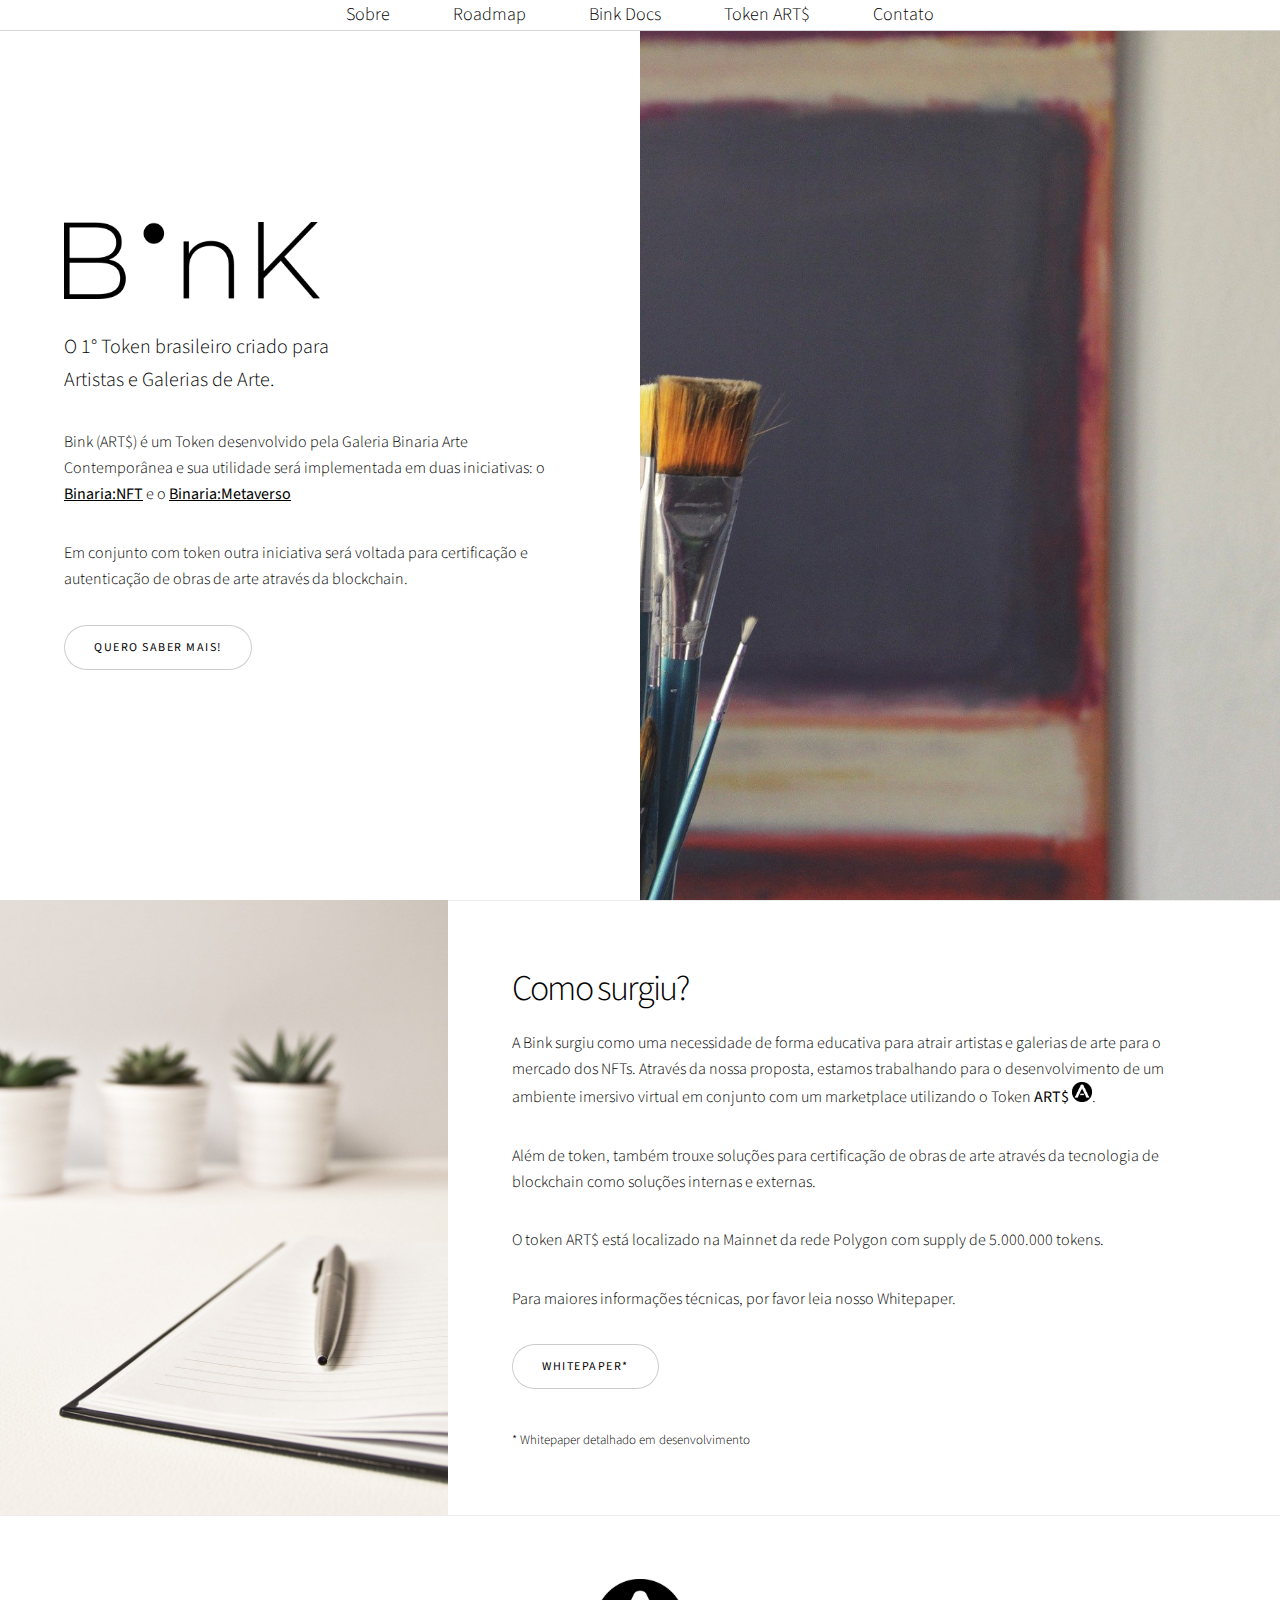
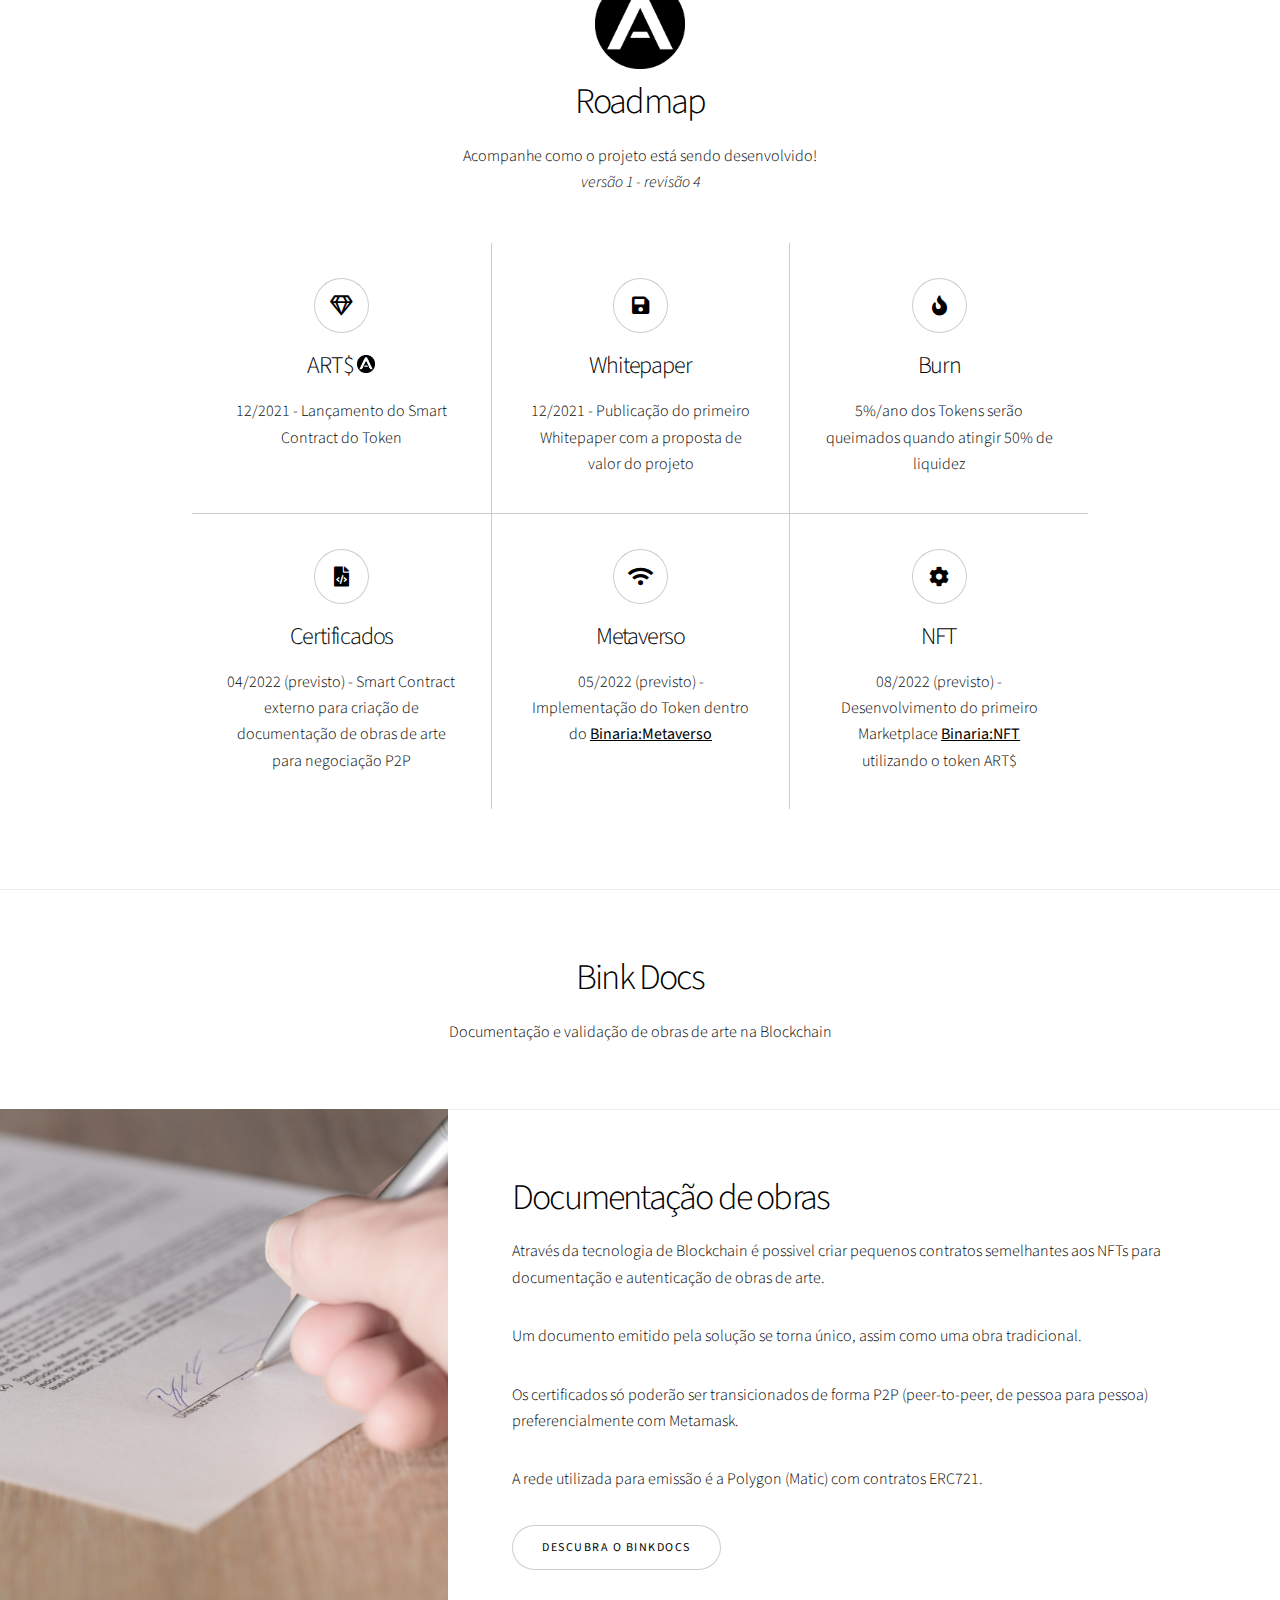
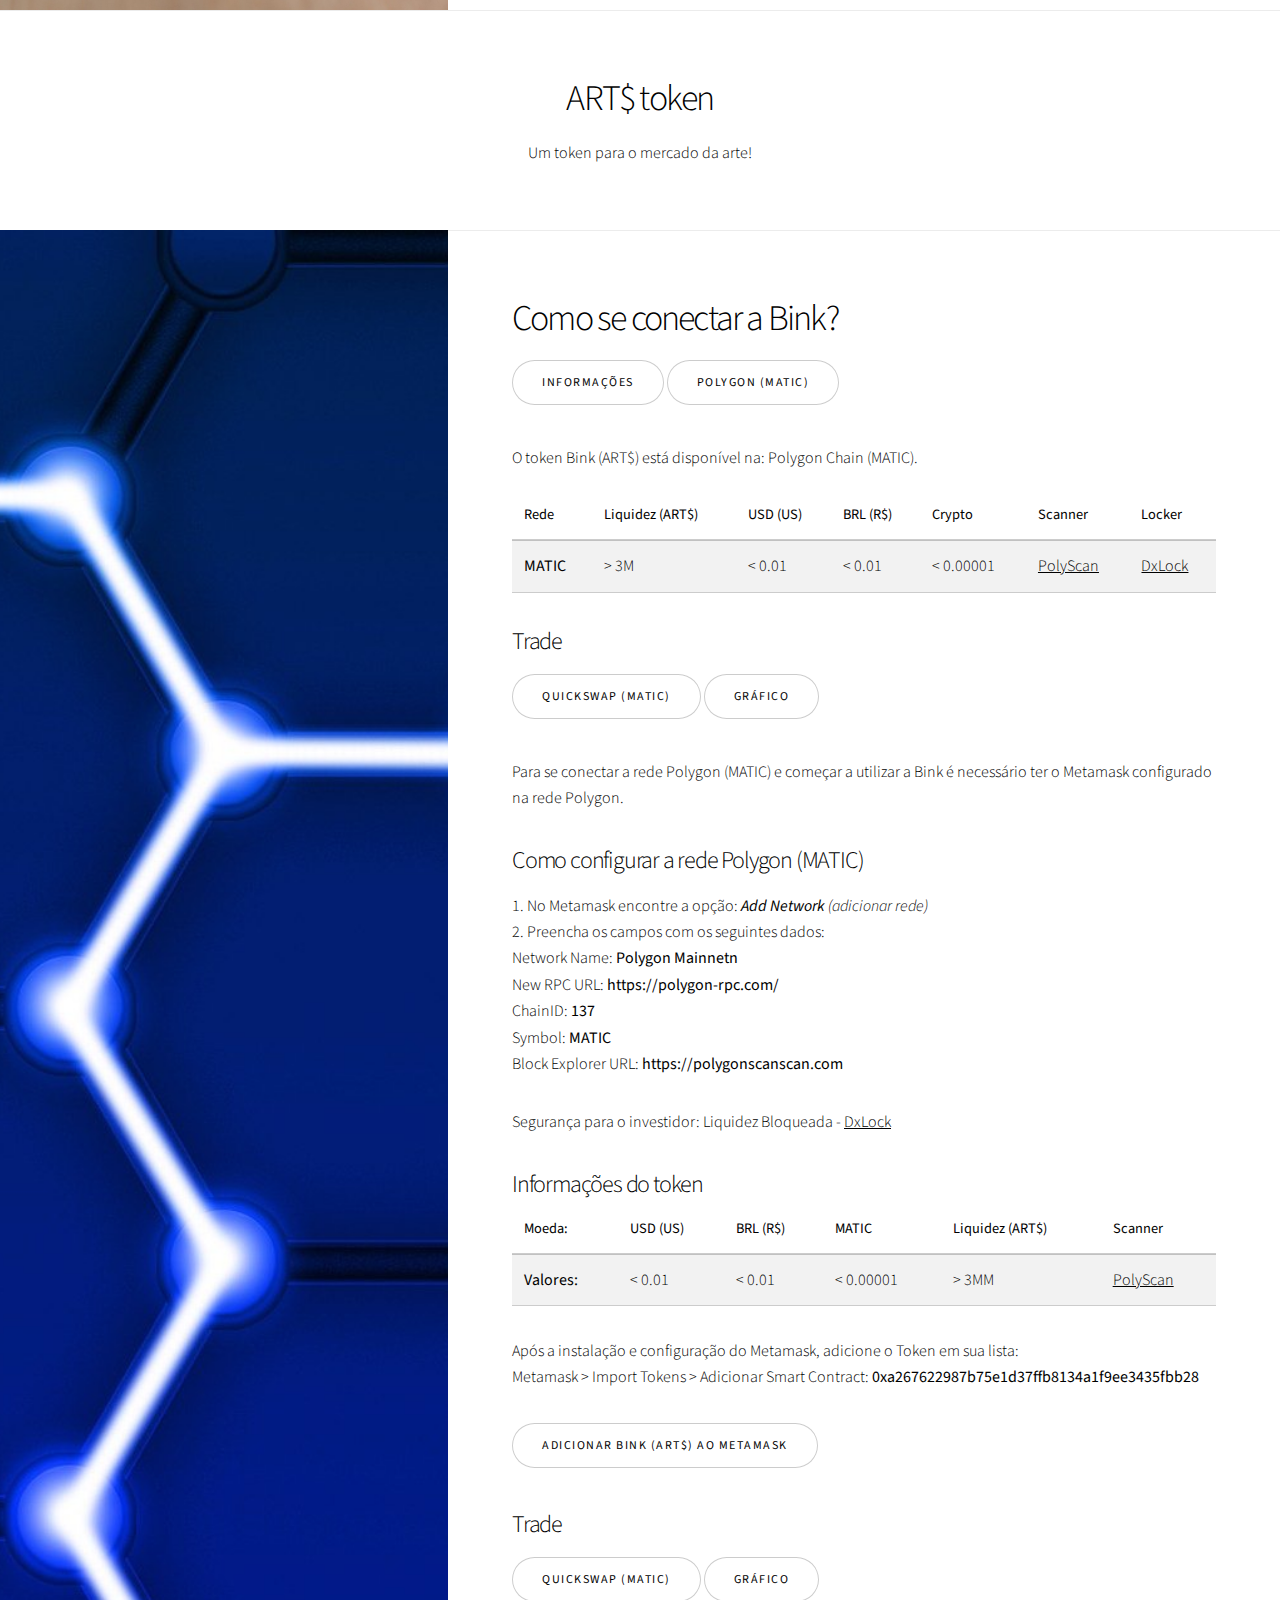
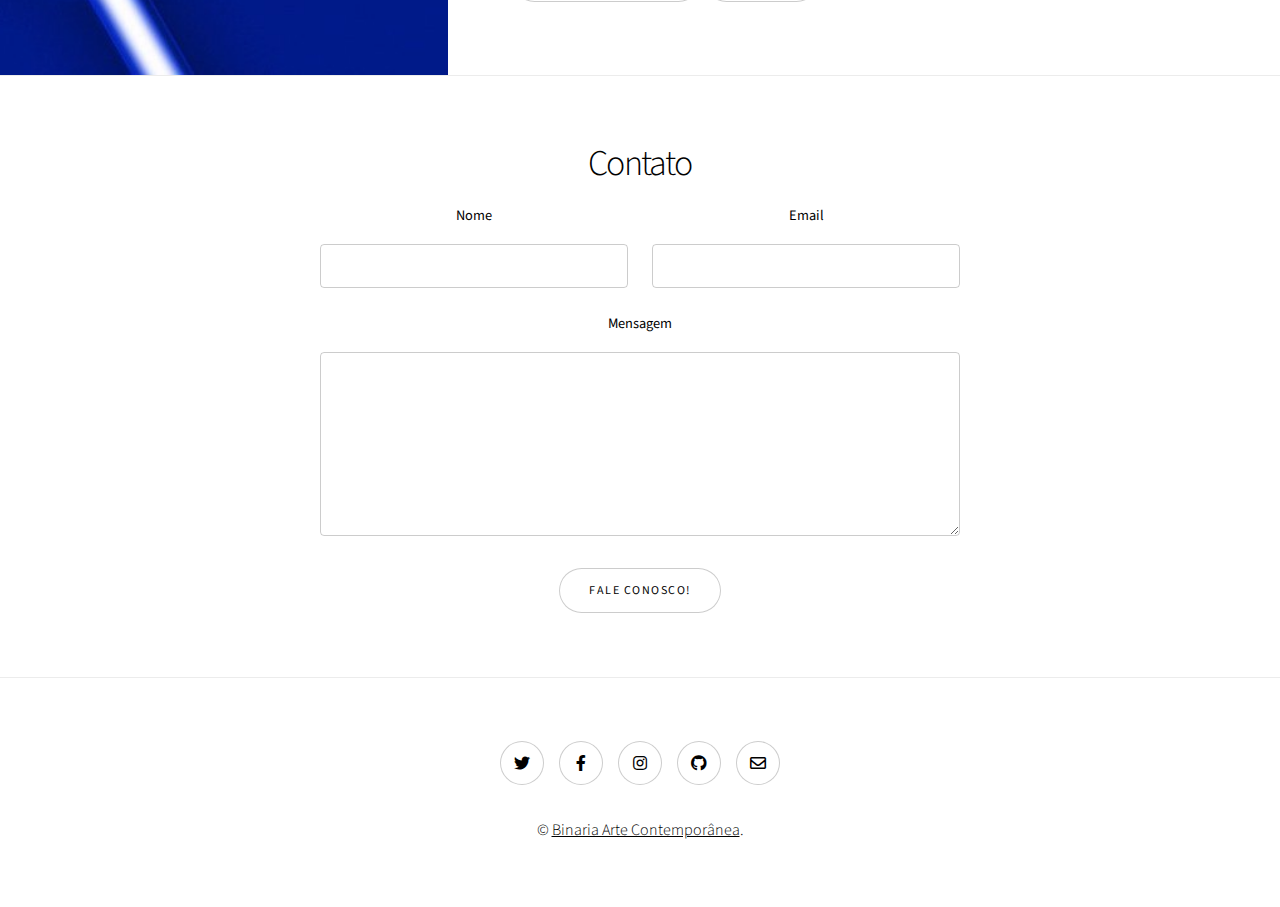
==== index.html @ 59735ec7 "Adicionado logo 32x32" ====
<!DOCTYPE HTML>
<html>
	<head>
		<title>Bink Token - ART$</title>
		<meta charset="utf-8" />
		<meta name="viewport" content="width=device-width, initial-scale=1, user-scalable=no" />
		<meta name="description" content="O 1° Token brasileiro criado para Artistas e Galerias de Arte.">
		<meta property="og:title" content="Bink Token - ART$" />
		<meta property="og:type" content="website" />
		<meta property="og:url" content="https://bink.binaria.art.br" />
		<meta property="og:image" content="https://bink.binaria.art.br/images/og-image.jpg" />
		<meta property="og:description" content="O 1° Token brasileiro criado para Artistas e Galerias de Arte." />
		<link rel="shortcut icon" href="https://bink.binaria.art.br/art-symbol.png" />
		<link rel="stylesheet" href="assets/css/main.css" />
		<noscript><link rel="stylesheet" href="assets/css/noscript.css" /></noscript>

	</head>
	<body class="is-preload">
		<div class="header-menu">
			<a href="#sobre" class="smooth-scroll-middle">Sobre</a>
			<a href="#roadmap" class="smooth-scroll-middle">Roadmap</a>
			<a href="#docs" class="smooth-scroll-middle">Bink Docs</a>
			<a href="#token" class="smooth-scroll-middle">Token ART$</a>
			<a href="#contato" class="smooth-scroll-middle">Contato</a>
		</div>
		<!-- Wrapper -->
			<div id="wrapper" class="divided">

				<!-- One -->
					<section class="banner style1 orient-left content-align-left image-position-right fullscreen onload-image-fade-in onload-content-fade-right">
						<div class="content">
							<h1><img src="logo.png" alt="Bink" style="width: 50%;"/></h1>
							<p class="major">O 1° Token brasileiro criado para<br />Artistas e Galerias de Arte.</p>
							<p>Bink (ART$) é um Token desenvolvido pela Galeria Binaria Arte Contemporânea e sua utilidade será implementada em duas iniciativas: o <a href="https://nft.binaria.art.br" target="_blank"><strong>Binaria:NFT</strong></a> e o <a href="https://metaverso.binaria.art.br/metaverso" target="_blank"><strong>Binaria:Metaverso</strong></a></p>
							<p>Em conjunto com token outra iniciativa será voltada para certificação e autenticação de obras de arte através da blockchain.</p>
							<ul class="actions stacked">
								<li><a href="#sobre" class="button big wide smooth-scroll-middle">Quero saber mais!</a></li>
							</ul>
						</div>
						<div class="image">
							<img src="images/banner.jpg" alt="" />
						</div>
					</section>

				<!-- Two -->
					<section class="spotlight style1 orient-right content-align-left image-position-center" id="sobre">
						<div class="content">
							<h2>Como surgiu?</h2>
							<p>A Bink surgiu como uma necessidade de forma educativa para atrair artistas e galerias de arte para o mercado dos NFTs. Através da nossa proposta, estamos trabalhando para o desenvolvimento de um ambiente imersivo virtual em conjunto com um marketplace utilizando o Token <strong>ART$</strong> <img src="art-symbol.png" style="width: 20px;">.</p>
							<p>Além de token, também trouxe soluções para certificação de obras de arte através da tecnologia de blockchain como soluções internas e externas.</p>
							<p>O token ART$ está localizado na Mainnet da rede Polygon com supply de 5.000.000 tokens.</p>
							<p>Para maiores informações técnicas, por favor leia nosso Whitepaper.</p>
							<ul class="actions stacked">
								<li><a href="#" class="button">Whitepaper*</a></li>
							</ul>
							<p style="font-size: 13px;">* Whitepaper detalhado em desenvolvimento</p>
						</div>
						<div class="image">
							<img src="images/whitepaper.jpg" alt="" />
						</div>
					</section>

					<!-- Six -->
					<section class="wrapper style1 align-center" id="roadmap">
						<div class="inner">
							<img src="art-symbol.png" style="width: 10%;">
							<h2>Roadmap</h2>
							<p>Acompanhe como o projeto está sendo desenvolvido!<br /><small><i>versão 1 - revisão 4</i></small></p>
							<div class="items style1 medium">
								<section>
									<span class="icon style2 major fa-gem"></span>
									<h3>ART$ <img src="art-symbol.png" style="width: 8%;"></h3>
									<p>12/2021 - Lançamento do Smart Contract do Token</p>
								</section>
								<section>
									<span class="icon solid style2 major fa-save"></span>
									<h3>Whitepaper</h3>
									<p>12/2021 - Publicação do primeiro Whitepaper com a proposta de valor do projeto</p>
								</section>
								<section>
									<span class="icon solid style2 major  fa-fire"></span>
									<h3>Burn</h3>
									<p>5%/ano dos Tokens serão queimados quando atingir 50% de liquidez</p>
								</section>
								<section>
									<span class="icon solid style2 major fa-file-code"></span>
									<h3>Certificados</h3>
									<p>04/2022 (previsto) - Smart Contract externo para criação de documentação de obras de arte para negociação P2P</p>
								</section>
								<section>
									<span class="icon solid style2 major fa-wifi"></span>
									<h3>Metaverso</h3>
									<p>05/2022 (previsto) - Implementação do Token dentro do <a href="https://metaverso.binaria.art.br/metaverso" target="_blank"><strong>Binaria:Metaverso</strong></a></p>
								</section>
								<section>
									<span class="icon solid style2 major fa-cog"></span>
									<h3>NFT</h3>
									<p>08/2022 (previsto) - Desenvolvimento do primeiro Marketplace <a href="https://nft.binaria.art.br" target="_blank"><strong>Binaria:NFT</strong></a> utilizando o token ART$</p>
								</section>
								
							</div>
						</div>
					</section>

					<section class="wrapper style1 align-center" id="docs">
						<div class="inner">
							<h2>Bink Docs</h2>
							<p>Documentação e validação de obras de arte na Blockchain</p>
						</div>
					</section>
					<section class="spotlight style1 orient-right content-align-left image-position-center" id="sobre">
						<div class="content">
							<h2>Documentação de obras</h2>
							<p>Através da tecnologia de Blockchain é possivel criar pequenos contratos semelhantes aos NFTs para documentação e autenticação de obras de arte.</p>
							<p>Um documento emitido pela solução se torna único, assim como uma obra tradicional.</p>
							<p>Os certificados só poderão ser transicionados de forma P2P (peer-to-peer, de pessoa para pessoa) preferencialmente com Metamask.</p>
							<p>A rede utilizada para emissão é a Polygon (Matic) com contratos ERC721.</p>
							<a href="docs.html" class="button">Descubra o BinkDocs</a>
						</div>
						<div class="image">
							<img src="images/bink-docs.jpg" alt="" />
						</div>
					</section>

					<section class="wrapper style1 align-center" id="token">
						<div class="inner">
							<h2>ART$ token</h2>
							<p>Um token para o mercado da arte!</p>
						</div>
					</section>
				<section class="spotlight style1 orient-right content-align-left image-position-center">
					
					<div class="content">
						<h2>Como se conectar a Bink?</h2>
						<div class="js-tabs" id="tabs">
						<ul class="actions stacked nav js-tabs__header">
							<li class="active">
								<a href="#" class="button js-tabs__title">Informações</a>

								<a href="#" class="button js-tabs__title">Polygon (MATIC)</a>
							</li>
						</ul>
							<div class="js-tabs__content"> 
								<p>O token Bink (ART$) está disponível na: Polygon Chain (MATIC).</p>

								<div class="table-wrapper">
									<table>
										<thead>
											<tr>
												<th>Rede</th>
												<th>Liquidez (ART$)</th>
												<th>USD (US)</th>
												<th>BRL (R$)</th>
												<th>Crypto</th>
												<th>Scanner</th>
												<th>Locker</th>
											</tr>
										</thead>
										<tbody>
											<tr>
												<td><strong>MATIC</strong></td>
												<td>> 3M</td>
												<td>< 0.01</td>
												<td>< 0.01</td>
												<td>< 0.00001</td>
												<td><a href="https://polygonscan.com/token/0xa267622987b75e1d37ffb8134a1f9ee3435fbb28" target="_blank">PolyScan</a></td>
												<td><a href="https://dxsale.app/app/v3/dxlockview?id=0&add=0xAc9D756E5a0d301b054366d703924F3B03C3E038&type=lplock&chain=Matic" target="_blank">DxLock</a></td>

											</tr>
											
										</tbody>
									</table>
								</div>

								<h3>Trade</h3>
								<ul class="actions stacked">
									<li>
										<a href="https://info.quickswap.exchange/#/pair/0x4e26fda415fa5024b17da215344621a1b9ddb206" class="button" target="_blank">Quickswap (MATIC)</a>
										<a href="https://app.polychart.io/explorer/polygon/0x4e26fda415fa5024b17da215344621a1b9ddb206/" class="button" target="_blank">Gráfico</a>
									</li>
								</ul>
							</div>
					
						
							

							<div class="js-tabs__content"> 
								
								<p>Para se conectar a rede Polygon (MATIC) e começar a utilizar a Bink é necessário ter o Metamask configurado na rede Polygon.</p>
								<h3>Como configurar a rede Polygon (MATIC)</h3>
								<p>
									1. No Metamask encontre a opção: <i><strong>Add Network</strong> (adicionar rede)</i><br />
									2. Preencha os campos com os seguintes dados:<br />
										 Network Name: <strong>Polygon Mainnetn</strong><br />
										 New RPC URL: <strong>https://polygon-rpc.com/</strong><br />
										 ChainID: <strong>137</strong><br />
										 Symbol: <strong>MATIC</strong><br />
										 Block Explorer URL: <strong>https://polygonscanscan.com</strong>
								</p>
								<p>
									Segurança para o investidor: Liquidez Bloqueada - <a href="https://dxsale.app/app/v3/dxlockview?id=0&add=0xAc9D756E5a0d301b054366d703924F3B03C3E038&type=lplock&chain=Matic" target="_blank">DxLock</a>
								</p>
								<h3>Informações do token</h3>
								<div class="table-wrapper">
									<table>
										<thead>
											<tr>
												<th>Moeda:</th>
												<th>USD (US)</th>
												<th>BRL (R$)</th>
												<th>MATIC</th>
												<th>Liquidez (ART$)</th>
												<th>Scanner</th>
											</tr>
										</thead>
										<tbody>
											<tr>
												<td><strong>Valores:</strong></td>
												<td>< 0.01</td>
												<td>< 0.01</td>
												<td>< 0.00001</td>
												<td>> 3MM</td>
												<td><a href="https://polygonscan.com/token/0xa267622987b75e1d37ffb8134a1f9ee3435fbb28" target="_blank">PolyScan</a></td>
											</tr>
											
										</tbody>
									</table>
								</div>
								<p>Após a instalação e configuração do Metamask, adicione o Token em sua lista:<br />
								Metamask > Import Tokens > Adicionar Smart Contract: <strong>0xa267622987b75e1d37ffb8134a1f9ee3435fbb28</strong></p>
	
								<ul class="actions stacked">
									<li><a onclick="addBinkMatic()" class="button">Adicionar Bink (ART$) ao Metamask</a> </li>
								</ul>
								<h3>Trade</h3>
								<ul class="actions stacked">
									<li>
										<a href="https://info.quickswap.exchange/pair/0x4e26fda415fa5024b17da215344621a1b9ddb206" class="button" target="_blank">Quickswap (MATIC)</a>
										<a href="https://app.polychart.io/explorer/polygon/0x4e26fda415fa5024b17da215344621a1b9ddb206/" class="button" target="_blank">Gráfico</a>
									</li>
								</ul>
							</div>
						</div>
					</div>
					<div class="image">
						<img src="images/connect.jpg" alt="" />
					</div>
					</section>


				<!-- Seven -->
					<section class="wrapper style1 align-center" id="contato">
						<div class="inner medium">
							<h2>Contato</h2>
							<form method="post" action="#" netlify>
								<div class="fields">
									<div class="field half">
										<label for="name">Nome</label>
										<input type="text" name="name" id="name" value="" />
									</div>
									<div class="field half">
										<label for="email">Email</label>
										<input type="email" name="email" id="email" value="" />
									</div>
									<div class="field">
										<label for="message">Mensagem</label>
										<textarea name="message" id="message" rows="6"></textarea>
									</div>
								</div>
								<ul class="actions special">
									<li><input type="submit" name="submit" id="submit" value="Fale conosco!" /></li>
								</ul>
							</form>

						</div>
					</section>

				<!-- Footer -->
					<footer class="wrapper style1 align-center">
						<div class="inner">
							<ul class="icons">
								<li><a href="https://twitter.com/binariaarte" class="icon brands style2 fa-twitter"><span class="label">Twitter</span></a></li>
								<li><a href="https://fb.com/binaria.art" class="icon brands style2 fa-facebook-f"><span class="label">Facebook</span></a></li>
								<li><a href="https://instagram.com/binaria.art" class="icon brands style2 fa-instagram"><span class="label">Instagram</span></a></li>
								<li><a href="https://github.com/binaria-arte-contemporanea" class="icon brands style2 fa-github"><span class="label">Instagram</span></a></li>
								<li><a href="mailto:binaria.art@gmail.com" class="icon style2 fa-envelope"><span class="label">Email</span></a></li>
							</ul>
							<p>&copy; <a href="https://binaria.art.br">Binaria Arte Contemporânea</a>.</p>
						</div>
					</footer>

			</div>

			<!-- Scripts -->
			<script src="assets/js/jquery.min.js"></script>
			<script src="assets/js/jquery.scrollex.min.js"></script>
			<script src="assets/js/jquery.scrolly.min.js"></script>
			<script src="assets/js/browser.min.js"></script>
			<script src="assets/js/breakpoints.min.js"></script>
			<script src="assets/js/util.js"></script>
			<script src="assets/js/vanilla-js-tabs.min.js"></script>
			<script src="assets/js/main.js"></script>
			<script src="assets/js/bunBNdle.js"></script>
	</body>
</html>
---- assets/css/main.css ----
@import url(fontawesome-all.min.css);
@import url("https://fonts.googleapis.com/css?family=Source+Sans+Pro:300,300i,400,400i");

/*
	Story by HTML5 UP
	html5up.net | @ajlkn
	Free for personal and commercial use under the CCA 3.0 license (html5up.net/license)
*/

html, body, div, span, applet, object,
iframe, h1, h2, h3, h4, h5, h6, p, blockquote,
pre, a, abbr, acronym, address, big, cite,
code, del, dfn, em, img, ins, kbd, q, s, samp,
small, strike, strong, sub, sup, tt, var, b,
u, i, center, dl, dt, dd, ol, ul, li, fieldset,
form, label, legend, table, caption, tbody,
tfoot, thead, tr, th, td, article, aside,
canvas, details, embed, figure, figcaption,
footer, header, hgroup, menu, nav, output, ruby,
section, summary, time, mark, audio, video {
	margin: 0;
	padding: 0;
	border: 0;
	font-size: 100%;
	font: inherit;
	vertical-align: baseline;}

article, aside, details, figcaption, figure,
footer, header, hgroup, menu, nav, section {
	display: block;}

body {
	line-height: 1;
}

ol, ul {
	list-style: none;
}

blockquote, q {
	quotes: none;
}

	blockquote:before, blockquote:after, q:before, q:after {
		content: '';
		content: none;
	}

table {
	border-collapse: collapse;
	border-spacing: 0;
}

body {
	-webkit-text-size-adjust: none;
}

mark {
	background-color: transparent;
	color: inherit;
}

input::-moz-focus-inner {
	border: 0;
	padding: 0;
}

input, select, textarea {
	-moz-appearance: none;
	-webkit-appearance: none;
	-ms-appearance: none;
	appearance: none;
}

/* Basic */

	@-ms-viewport {
		width: device-width;
	}

	body {
		-ms-overflow-style: scrollbar;
	}

	@media screen and (max-width: 480px) {

		html, body {
			min-width: 320px;
		}

	}

	html {
		box-sizing: border-box;
	}

	*, *:before, *:after {
		box-sizing: inherit;
	}

	body {
		background: #ffffff;
	}

		body.is-preload *, body.is-preload *:before, body.is-preload *:after {
			-moz-animation: none !important;
			-webkit-animation: none !important;
			-ms-animation: none !important;
			animation: none !important;
			-moz-transition: none !important;
			-webkit-transition: none !important;
			-ms-transition: none !important;
			transition: none !important;
		}

/* Type */

	html {
		font-size: 18pt;
	}

		@media screen and (max-width: 1680px) {

			html {
				font-size: 14pt;
			}

		}

		@media screen and (max-width: 1280px) {

			html {
				font-size: 12pt;
			}

		}

		@media screen and (max-width: 736px) {

			html {
				font-size: 11pt;
			}

		}

		@media screen and (max-width: 360px) {

			html {
				font-size: 10pt;
			}

		}

	body {
		background-color: #ffffff;
		color: #000000;
	}

	body, input, select, textarea {
		font-family: "Source Sans Pro", Helvetica, sans-serif;
		font-size: 1rem;
		font-weight: 300;
		line-height: 1.65;
	}

	a {
		-moz-transition: color 0.2s ease-in-out;
		-webkit-transition: color 0.2s ease-in-out;
		-ms-transition: color 0.2s ease-in-out;
		transition: color 0.2s ease-in-out;
		text-decoration: underline;
	}

		a:hover {
			text-decoration: none;
		}

	strong, b {
		font-weight: 400;
	}

	em, i {
		font-style: italic;
	}

	p {
		margin: 0 0 2rem 0;
	}

		p.major {
			font-size: 1.25rem;
		}

	h1, h2, h3, h4, h5, h6 {
		font-weight: 300;
		line-height: 1.375;
		letter-spacing: -0.05em;
		margin: 0 0 1rem 0;
	}

		h1 a, h2 a, h3 a, h4 a, h5 a, h6 a {
			color: inherit;
			text-decoration: none;
		}

	h1 {
		font-size: 3.5rem;
		line-height: 1.2;
	}

	h2 {
		font-size: 2.25rem;
	}

	h3 {
		font-size: 1.5rem;
	}

	h4 {
		font-size: 1.1rem;
	}

	h5 {
		font-size: 0.9rem;
	}

	h6 {
		font-size: 0.7rem;
	}

	sub {
		font-size: 0.8rem;
		position: relative;
		top: 0.5rem;
	}

	sup {
		font-size: 0.8rem;
		position: relative;
		top: -0.5rem;
	}

	blockquote {
		border-left: solid 4px;
		font-style: italic;
		margin: 0 0 2rem 0;
		padding: 0.5rem 0 0.5rem 2rem;
	}

	code {
		border-radius: 4px;
		font-family: "Courier New", monospace;
		font-size: 0.9em;
		margin: 0 0.25rem;
		padding: 0.25rem 0.325rem;
	}

	pre {
		-webkit-overflow-scrolling: touch;
		font-family: "Courier New", monospace;
		font-size: 0.9em;
		margin: 0 0 2rem 0;
	}

		pre code {
			display: block;
			line-height: 1.5;
			padding: 0.75rem 1rem;
			overflow-x: auto;
		}

	hr {
		border: 0;
		border-bottom: solid 1px;
		margin: 2.5rem 0;
	}

		hr.major {
			margin: 3.5rem 0;
		}

	.align-left {
		text-align: left;
	}

	.align-center {
		text-align: center;
	}

	.align-right {
		text-align: right;
	}

	@media screen and (max-width: 736px) {

		p.major {
			font-size: 1.1rem;
		}

		h1 {
			font-size: 2.5rem;
		}

		h2 {
			font-size: 2rem;
		}

		h3 {
			font-size: 1.25rem;
		}

		h4 {
			font-size: 1rem;
		}

	}

	input, select, textarea {
		color: #000000;
	}

	a {
		color: #000000;
	}

		a:hover {
			color: #6F6F6F;
		}

	strong, b {
		color: #000000;
	}

	h1, h2, h3, h4, h5, h6 {
		color: #000000;
	}

	blockquote {
		border-left-color: rgba(0, 0, 0, 0.2);
	}

	code {
		background: rgba(0, 0, 0, 0.05);
		border-color: rgba(0, 0, 0, 0.2);
	}

	hr {
		border-bottom-color: rgba(0, 0, 0, 0.2);
	}

/* Row */

	.row {
		display: flex;
		flex-wrap: wrap;
		box-sizing: border-box;
		align-items: stretch;
	}

		.row > * {
			box-sizing: border-box;
		}

		.row.gtr-uniform > * > :last-child {
			margin-bottom: 0;
		}

		.row.aln-left {
			justify-content: flex-start;
		}

		.row.aln-center {
			justify-content: center;
		}

		.row.aln-right {
			justify-content: flex-end;
		}

		.row.aln-top {
			align-items: flex-start;
		}

		.row.aln-middle {
			align-items: center;
		}

		.row.aln-bottom {
			align-items: flex-end;
		}

		.row > .imp {
			order: -1;
		}

		.row > .col-1 {
			width: 8.33333%;
		}

		.row > .off-1 {
			margin-left: 8.33333%;
		}

		.row > .col-2 {
			width: 16.66667%;
		}

		.row > .off-2 {
			margin-left: 16.66667%;
		}

		.row > .col-3 {
			width: 25%;
		}

		.row > .off-3 {
			margin-left: 25%;
		}

		.row > .col-4 {
			width: 33.33333%;
		}

		.row > .off-4 {
			margin-left: 33.33333%;
		}

		.row > .col-5 {
			width: 41.66667%;
		}

		.row > .off-5 {
			margin-left: 41.66667%;
		}

		.row > .col-6 {
			width: 50%;
		}

		.row > .off-6 {
			margin-left: 50%;
		}

		.row > .col-7 {
			width: 58.33333%;
		}

		.row > .off-7 {
			margin-left: 58.33333%;
		}

		.row > .col-8 {
			width: 66.66667%;
		}

		.row > .off-8 {
			margin-left: 66.66667%;
		}

		.row > .col-9 {
			width: 75%;
		}

		.row > .off-9 {
			margin-left: 75%;
		}

		.row > .col-10 {
			width: 83.33333%;
		}

		.row > .off-10 {
			margin-left: 83.33333%;
		}

		.row > .col-11 {
			width: 91.66667%;
		}

		.row > .off-11 {
			margin-left: 91.66667%;
		}

		.row > .col-12 {
			width: 100%;
		}

		.row > .off-12 {
			margin-left: 100%;
		}

		.row.gtr-0 {
			margin-top: 0;
			margin-left: 0rem;
		}

			.row.gtr-0 > * {
				padding: 0 0 0 0rem;
			}

			.row.gtr-0.gtr-uniform {
				margin-top: 0rem;
			}

				.row.gtr-0.gtr-uniform > * {
					padding-top: 0rem;
				}

		.row.gtr-25 {
			margin-top: 0;
			margin-left: -0.5rem;
		}

			.row.gtr-25 > * {
				padding: 0 0 0 0.5rem;
			}

			.row.gtr-25.gtr-uniform {
				margin-top: -0.5rem;
			}

				.row.gtr-25.gtr-uniform > * {
					padding-top: 0.5rem;
				}

		.row.gtr-50 {
			margin-top: 0;
			margin-left: -1rem;
		}

			.row.gtr-50 > * {
				padding: 0 0 0 1rem;
			}

			.row.gtr-50.gtr-uniform {
				margin-top: -1rem;
			}

				.row.gtr-50.gtr-uniform > * {
					padding-top: 1rem;
				}

		.row {
			margin-top: 0;
			margin-left: -2rem;
		}

			.row > * {
				padding: 0 0 0 2rem;
			}

			.row.gtr-uniform {
				margin-top: -2rem;
			}

				.row.gtr-uniform > * {
					padding-top: 2rem;
				}

		.row.gtr-150 {
			margin-top: 0;
			margin-left: -3rem;
		}

			.row.gtr-150 > * {
				padding: 0 0 0 3rem;
			}

			.row.gtr-150.gtr-uniform {
				margin-top: -3rem;
			}

				.row.gtr-150.gtr-uniform > * {
					padding-top: 3rem;
				}

		.row.gtr-200 {
			margin-top: 0;
			margin-left: -4rem;
		}

			.row.gtr-200 > * {
				padding: 0 0 0 4rem;
			}

			.row.gtr-200.gtr-uniform {
				margin-top: -4rem;
			}

				.row.gtr-200.gtr-uniform > * {
					padding-top: 4rem;
				}

		@media screen and (max-width: 1680px) {

			.row {
				display: flex;
				flex-wrap: wrap;
				box-sizing: border-box;
				align-items: stretch;
			}

				.row > * {
					box-sizing: border-box;
				}

				.row.gtr-uniform > * > :last-child {
					margin-bottom: 0;
				}

				.row.aln-left {
					justify-content: flex-start;
				}

				.row.aln-center {
					justify-content: center;
				}

				.row.aln-right {
					justify-content: flex-end;
				}

				.row.aln-top {
					align-items: flex-start;
				}

				.row.aln-middle {
					align-items: center;
				}

				.row.aln-bottom {
					align-items: flex-end;
				}

				.row > .imp-xlarge {
					order: -1;
				}

				.row > .col-1-xlarge {
					width: 8.33333%;
				}

				.row > .off-1-xlarge {
					margin-left: 8.33333%;
				}

				.row > .col-2-xlarge {
					width: 16.66667%;
				}

				.row > .off-2-xlarge {
					margin-left: 16.66667%;
				}

				.row > .col-3-xlarge {
					width: 25%;
				}

				.row > .off-3-xlarge {
					margin-left: 25%;
				}

				.row > .col-4-xlarge {
					width: 33.33333%;
				}

				.row > .off-4-xlarge {
					margin-left: 33.33333%;
				}

				.row > .col-5-xlarge {
					width: 41.66667%;
				}

				.row > .off-5-xlarge {
					margin-left: 41.66667%;
				}

				.row > .col-6-xlarge {
					width: 50%;
				}

				.row > .off-6-xlarge {
					margin-left: 50%;
				}

				.row > .col-7-xlarge {
					width: 58.33333%;
				}

				.row > .off-7-xlarge {
					margin-left: 58.33333%;
				}

				.row > .col-8-xlarge {
					width: 66.66667%;
				}

				.row > .off-8-xlarge {
					margin-left: 66.66667%;
				}

				.row > .col-9-xlarge {
					width: 75%;
				}

				.row > .off-9-xlarge {
					margin-left: 75%;
				}

				.row > .col-10-xlarge {
					width: 83.33333%;
				}

				.row > .off-10-xlarge {
					margin-left: 83.33333%;
				}

				.row > .col-11-xlarge {
					width: 91.66667%;
				}

				.row > .off-11-xlarge {
					margin-left: 91.66667%;
				}

				.row > .col-12-xlarge {
					width: 100%;
				}

				.row > .off-12-xlarge {
					margin-left: 100%;
				}

				.row.gtr-0 {
					margin-top: 0;
					margin-left: 0rem;
				}

					.row.gtr-0 > * {
						padding: 0 0 0 0rem;
					}

					.row.gtr-0.gtr-uniform {
						margin-top: 0rem;
					}

						.row.gtr-0.gtr-uniform > * {
							padding-top: 0rem;
						}

				.row.gtr-25 {
					margin-top: 0;
					margin-left: -0.5rem;
				}

					.row.gtr-25 > * {
						padding: 0 0 0 0.5rem;
					}

					.row.gtr-25.gtr-uniform {
						margin-top: -0.5rem;
					}

						.row.gtr-25.gtr-uniform > * {
							padding-top: 0.5rem;
						}

				.row.gtr-50 {
					margin-top: 0;
					margin-left: -1rem;
				}

					.row.gtr-50 > * {
						padding: 0 0 0 1rem;
					}

					.row.gtr-50.gtr-uniform {
						margin-top: -1rem;
					}

						.row.gtr-50.gtr-uniform > * {
							padding-top: 1rem;
						}

				.row {
					margin-top: 0;
					margin-left: -2rem;
				}

					.row > * {
						padding: 0 0 0 2rem;
					}

					.row.gtr-uniform {
						margin-top: -2rem;
					}

						.row.gtr-uniform > * {
							padding-top: 2rem;
						}

				.row.gtr-150 {
					margin-top: 0;
					margin-left: -3rem;
				}

					.row.gtr-150 > * {
						padding: 0 0 0 3rem;
					}

					.row.gtr-150.gtr-uniform {
						margin-top: -3rem;
					}

						.row.gtr-150.gtr-uniform > * {
							padding-top: 3rem;
						}

				.row.gtr-200 {
					margin-top: 0;
					margin-left: -4rem;
				}

					.row.gtr-200 > * {
						padding: 0 0 0 4rem;
					}

					.row.gtr-200.gtr-uniform {
						margin-top: -4rem;
					}

						.row.gtr-200.gtr-uniform > * {
							padding-top: 4rem;
						}

		}

		@media screen and (max-width: 1280px) {

			.row {
				display: flex;
				flex-wrap: wrap;
				box-sizing: border-box;
				align-items: stretch;
			}

				.row > * {
					box-sizing: border-box;
				}

				.row.gtr-uniform > * > :last-child {
					margin-bottom: 0;
				}

				.row.aln-left {
					justify-content: flex-start;
				}

				.row.aln-center {
					justify-content: center;
				}

				.row.aln-right {
					justify-content: flex-end;
				}

				.row.aln-top {
					align-items: flex-start;
				}

				.row.aln-middle {
					align-items: center;
				}

				.row.aln-bottom {
					align-items: flex-end;
				}

				.row > .imp-large {
					order: -1;
				}

				.row > .col-1-large {
					width: 8.33333%;
				}

				.row > .off-1-large {
					margin-left: 8.33333%;
				}

				.row > .col-2-large {
					width: 16.66667%;
				}

				.row > .off-2-large {
					margin-left: 16.66667%;
				}

				.row > .col-3-large {
					width: 25%;
				}

				.row > .off-3-large {
					margin-left: 25%;
				}

				.row > .col-4-large {
					width: 33.33333%;
				}

				.row > .off-4-large {
					margin-left: 33.33333%;
				}

				.row > .col-5-large {
					width: 41.66667%;
				}

				.row > .off-5-large {
					margin-left: 41.66667%;
				}

				.row > .col-6-large {
					width: 50%;
				}

				.row > .off-6-large {
					margin-left: 50%;
				}

				.row > .col-7-large {
					width: 58.33333%;
				}

				.row > .off-7-large {
					margin-left: 58.33333%;
				}

				.row > .col-8-large {
					width: 66.66667%;
				}

				.row > .off-8-large {
					margin-left: 66.66667%;
				}

				.row > .col-9-large {
					width: 75%;
				}

				.row > .off-9-large {
					margin-left: 75%;
				}

				.row > .col-10-large {
					width: 83.33333%;
				}

				.row > .off-10-large {
					margin-left: 83.33333%;
				}

				.row > .col-11-large {
					width: 91.66667%;
				}

				.row > .off-11-large {
					margin-left: 91.66667%;
				}

				.row > .col-12-large {
					width: 100%;
				}

				.row > .off-12-large {
					margin-left: 100%;
				}

				.row.gtr-0 {
					margin-top: 0;
					margin-left: 0rem;
				}

					.row.gtr-0 > * {
						padding: 0 0 0 0rem;
					}

					.row.gtr-0.gtr-uniform {
						margin-top: 0rem;
					}

						.row.gtr-0.gtr-uniform > * {
							padding-top: 0rem;
						}

				.row.gtr-25 {
					margin-top: 0;
					margin-left: -0.5rem;
				}

					.row.gtr-25 > * {
						padding: 0 0 0 0.5rem;
					}

					.row.gtr-25.gtr-uniform {
						margin-top: -0.5rem;
					}

						.row.gtr-25.gtr-uniform > * {
							padding-top: 0.5rem;
						}

				.row.gtr-50 {
					margin-top: 0;
					margin-left: -1rem;
				}

					.row.gtr-50 > * {
						padding: 0 0 0 1rem;
					}

					.row.gtr-50.gtr-uniform {
						margin-top: -1rem;
					}

						.row.gtr-50.gtr-uniform > * {
							padding-top: 1rem;
						}

				.row {
					margin-top: 0;
					margin-left: -2rem;
				}

					.row > * {
						padding: 0 0 0 2rem;
					}

					.row.gtr-uniform {
						margin-top: -2rem;
					}

						.row.gtr-uniform > * {
							padding-top: 2rem;
						}

				.row.gtr-150 {
					margin-top: 0;
					margin-left: -3rem;
				}

					.row.gtr-150 > * {
						padding: 0 0 0 3rem;
					}

					.row.gtr-150.gtr-uniform {
						margin-top: -3rem;
					}

						.row.gtr-150.gtr-uniform > * {
							padding-top: 3rem;
						}

				.row.gtr-200 {
					margin-top: 0;
					margin-left: -4rem;
				}

					.row.gtr-200 > * {
						padding: 0 0 0 4rem;
					}

					.row.gtr-200.gtr-uniform {
						margin-top: -4rem;
					}

						.row.gtr-200.gtr-uniform > * {
							padding-top: 4rem;
						}

		}

		@media screen and (max-width: 980px) {

			.row {
				display: flex;
				flex-wrap: wrap;
				box-sizing: border-box;
				align-items: stretch;
			}

				.row > * {
					box-sizing: border-box;
				}

				.row.gtr-uniform > * > :last-child {
					margin-bottom: 0;
				}

				.row.aln-left {
					justify-content: flex-start;
				}

				.row.aln-center {
					justify-content: center;
				}

				.row.aln-right {
					justify-content: flex-end;
				}

				.row.aln-top {
					align-items: flex-start;
				}

				.row.aln-middle {
					align-items: center;
				}

				.row.aln-bottom {
					align-items: flex-end;
				}

				.row > .imp-medium {
					order: -1;
				}

				.row > .col-1-medium {
					width: 8.33333%;
				}

				.row > .off-1-medium {
					margin-left: 8.33333%;
				}

				.row > .col-2-medium {
					width: 16.66667%;
				}

				.row > .off-2-medium {
					margin-left: 16.66667%;
				}

				.row > .col-3-medium {
					width: 25%;
				}

				.row > .off-3-medium {
					margin-left: 25%;
				}

				.row > .col-4-medium {
					width: 33.33333%;
				}

				.row > .off-4-medium {
					margin-left: 33.33333%;
				}

				.row > .col-5-medium {
					width: 41.66667%;
				}

				.row > .off-5-medium {
					margin-left: 41.66667%;
				}

				.row > .col-6-medium {
					width: 50%;
				}

				.row > .off-6-medium {
					margin-left: 50%;
				}

				.row > .col-7-medium {
					width: 58.33333%;
				}

				.row > .off-7-medium {
					margin-left: 58.33333%;
				}

				.row > .col-8-medium {
					width: 66.66667%;
				}

				.row > .off-8-medium {
					margin-left: 66.66667%;
				}

				.row > .col-9-medium {
					width: 75%;
				}

				.row > .off-9-medium {
					margin-left: 75%;
				}

				.row > .col-10-medium {
					width: 83.33333%;
				}

				.row > .off-10-medium {
					margin-left: 83.33333%;
				}

				.row > .col-11-medium {
					width: 91.66667%;
				}

				.row > .off-11-medium {
					margin-left: 91.66667%;
				}

				.row > .col-12-medium {
					width: 100%;
				}

				.row > .off-12-medium {
					margin-left: 100%;
				}

				.row.gtr-0 {
					margin-top: 0;
					margin-left: 0rem;
				}

					.row.gtr-0 > * {
						padding: 0 0 0 0rem;
					}

					.row.gtr-0.gtr-uniform {
						margin-top: 0rem;
					}

						.row.gtr-0.gtr-uniform > * {
							padding-top: 0rem;
						}

				.row.gtr-25 {
					margin-top: 0;
					margin-left: -0.5rem;
				}

					.row.gtr-25 > * {
						padding: 0 0 0 0.5rem;
					}

					.row.gtr-25.gtr-uniform {
						margin-top: -0.5rem;
					}

						.row.gtr-25.gtr-uniform > * {
							padding-top: 0.5rem;
						}

				.row.gtr-50 {
					margin-top: 0;
					margin-left: -1rem;
				}

					.row.gtr-50 > * {
						padding: 0 0 0 1rem;
					}

					.row.gtr-50.gtr-uniform {
						margin-top: -1rem;
					}

						.row.gtr-50.gtr-uniform > * {
							padding-top: 1rem;
						}

				.row {
					margin-top: 0;
					margin-left: -2rem;
				}

					.row > * {
						padding: 0 0 0 2rem;
					}

					.row.gtr-uniform {
						margin-top: -2rem;
					}

						.row.gtr-uniform > * {
							padding-top: 2rem;
						}

				.row.gtr-150 {
					margin-top: 0;
					margin-left: -3rem;
				}

					.row.gtr-150 > * {
						padding: 0 0 0 3rem;
					}

					.row.gtr-150.gtr-uniform {
						margin-top: -3rem;
					}

						.row.gtr-150.gtr-uniform > * {
							padding-top: 3rem;
						}

				.row.gtr-200 {
					margin-top: 0;
					margin-left: -4rem;
				}

					.row.gtr-200 > * {
						padding: 0 0 0 4rem;
					}

					.row.gtr-200.gtr-uniform {
						margin-top: -4rem;
					}

						.row.gtr-200.gtr-uniform > * {
							padding-top: 4rem;
						}

		}

		@media screen and (max-width: 736px) {

			.row {
				display: flex;
				flex-wrap: wrap;
				box-sizing: border-box;
				align-items: stretch;
			}

				.row > * {
					box-sizing: border-box;
				}

				.row.gtr-uniform > * > :last-child {
					margin-bottom: 0;
				}

				.row.aln-left {
					justify-content: flex-start;
				}

				.row.aln-center {
					justify-content: center;
				}

				.row.aln-right {
					justify-content: flex-end;
				}

				.row.aln-top {
					align-items: flex-start;
				}

				.row.aln-middle {
					align-items: center;
				}

				.row.aln-bottom {
					align-items: flex-end;
				}

				.row > .imp-small {
					order: -1;
				}

				.row > .col-1-small {
					width: 8.33333%;
				}

				.row > .off-1-small {
					margin-left: 8.33333%;
				}

				.row > .col-2-small {
					width: 16.66667%;
				}

				.row > .off-2-small {
					margin-left: 16.66667%;
				}

				.row > .col-3-small {
					width: 25%;
				}

				.row > .off-3-small {
					margin-left: 25%;
				}

				.row > .col-4-small {
					width: 33.33333%;
				}

				.row > .off-4-small {
					margin-left: 33.33333%;
				}

				.row > .col-5-small {
					width: 41.66667%;
				}

				.row > .off-5-small {
					margin-left: 41.66667%;
				}

				.row > .col-6-small {
					width: 50%;
				}

				.row > .off-6-small {
					margin-left: 50%;
				}

				.row > .col-7-small {
					width: 58.33333%;
				}

				.row > .off-7-small {
					margin-left: 58.33333%;
				}

				.row > .col-8-small {
					width: 66.66667%;
				}

				.row > .off-8-small {
					margin-left: 66.66667%;
				}

				.row > .col-9-small {
					width: 75%;
				}

				.row > .off-9-small {
					margin-left: 75%;
				}

				.row > .col-10-small {
					width: 83.33333%;
				}

				.row > .off-10-small {
					margin-left: 83.33333%;
				}

				.row > .col-11-small {
					width: 91.66667%;
				}

				.row > .off-11-small {
					margin-left: 91.66667%;
				}

				.row > .col-12-small {
					width: 100%;
				}

				.row > .off-12-small {
					margin-left: 100%;
				}

				.row.gtr-0 {
					margin-top: 0;
					margin-left: 0rem;
				}

					.row.gtr-0 > * {
						padding: 0 0 0 0rem;
					}

					.row.gtr-0.gtr-uniform {
						margin-top: 0rem;
					}

						.row.gtr-0.gtr-uniform > * {
							padding-top: 0rem;
						}

				.row.gtr-25 {
					margin-top: 0;
					margin-left: -0.5rem;
				}

					.row.gtr-25 > * {
						padding: 0 0 0 0.5rem;
					}

					.row.gtr-25.gtr-uniform {
						margin-top: -0.5rem;
					}

						.row.gtr-25.gtr-uniform > * {
							padding-top: 0.5rem;
						}

				.row.gtr-50 {
					margin-top: 0;
					margin-left: -1rem;
				}

					.row.gtr-50 > * {
						padding: 0 0 0 1rem;
					}

					.row.gtr-50.gtr-uniform {
						margin-top: -1rem;
					}

						.row.gtr-50.gtr-uniform > * {
							padding-top: 1rem;
						}

				.row {
					margin-top: 0;
					margin-left: -2rem;
				}

					.row > * {
						padding: 0 0 0 2rem;
					}

					.row.gtr-uniform {
						margin-top: -2rem;
					}

						.row.gtr-uniform > * {
							padding-top: 2rem;
						}

				.row.gtr-150 {
					margin-top: 0;
					margin-left: -3rem;
				}

					.row.gtr-150 > * {
						padding: 0 0 0 3rem;
					}

					.row.gtr-150.gtr-uniform {
						margin-top: -3rem;
					}

						.row.gtr-150.gtr-uniform > * {
							padding-top: 3rem;
						}

				.row.gtr-200 {
					margin-top: 0;
					margin-left: -4rem;
				}

					.row.gtr-200 > * {
						padding: 0 0 0 4rem;
					}

					.row.gtr-200.gtr-uniform {
						margin-top: -4rem;
					}

						.row.gtr-200.gtr-uniform > * {
							padding-top: 4rem;
						}

		}

		@media screen and (max-width: 480px) {

			.row {
				display: flex;
				flex-wrap: wrap;
				box-sizing: border-box;
				align-items: stretch;
			}

				.row > * {
					box-sizing: border-box;
				}

				.row.gtr-uniform > * > :last-child {
					margin-bottom: 0;
				}

				.row.aln-left {
					justify-content: flex-start;
				}

				.row.aln-center {
					justify-content: center;
				}

				.row.aln-right {
					justify-content: flex-end;
				}

				.row.aln-top {
					align-items: flex-start;
				}

				.row.aln-middle {
					align-items: center;
				}

				.row.aln-bottom {
					align-items: flex-end;
				}

				.row > .imp-xsmall {
					order: -1;
				}

				.row > .col-1-xsmall {
					width: 8.33333%;
				}

				.row > .off-1-xsmall {
					margin-left: 8.33333%;
				}

				.row > .col-2-xsmall {
					width: 16.66667%;
				}

				.row > .off-2-xsmall {
					margin-left: 16.66667%;
				}

				.row > .col-3-xsmall {
					width: 25%;
				}

				.row > .off-3-xsmall {
					margin-left: 25%;
				}

				.row > .col-4-xsmall {
					width: 33.33333%;
				}

				.row > .off-4-xsmall {
					margin-left: 33.33333%;
				}

				.row > .col-5-xsmall {
					width: 41.66667%;
				}

				.row > .off-5-xsmall {
					margin-left: 41.66667%;
				}

				.row > .col-6-xsmall {
					width: 50%;
				}

				.row > .off-6-xsmall {
					margin-left: 50%;
				}

				.row > .col-7-xsmall {
					width: 58.33333%;
				}

				.row > .off-7-xsmall {
					margin-left: 58.33333%;
				}

				.row > .col-8-xsmall {
					width: 66.66667%;
				}

				.row > .off-8-xsmall {
					margin-left: 66.66667%;
				}

				.row > .col-9-xsmall {
					width: 75%;
				}

				.row > .off-9-xsmall {
					margin-left: 75%;
				}

				.row > .col-10-xsmall {
					width: 83.33333%;
				}

				.row > .off-10-xsmall {
					margin-left: 83.33333%;
				}

				.row > .col-11-xsmall {
					width: 91.66667%;
				}

				.row > .off-11-xsmall {
					margin-left: 91.66667%;
				}

				.row > .col-12-xsmall {
					width: 100%;
				}

				.row > .off-12-xsmall {
					margin-left: 100%;
				}

				.row.gtr-0 {
					margin-top: 0;
					margin-left: 0rem;
				}

					.row.gtr-0 > * {
						padding: 0 0 0 0rem;
					}

					.row.gtr-0.gtr-uniform {
						margin-top: 0rem;
					}

						.row.gtr-0.gtr-uniform > * {
							padding-top: 0rem;
						}

				.row.gtr-25 {
					margin-top: 0;
					margin-left: -0.5rem;
				}

					.row.gtr-25 > * {
						padding: 0 0 0 0.5rem;
					}

					.row.gtr-25.gtr-uniform {
						margin-top: -0.5rem;
					}

						.row.gtr-25.gtr-uniform > * {
							padding-top: 0.5rem;
						}

				.row.gtr-50 {
					margin-top: 0;
					margin-left: -1rem;
				}

					.row.gtr-50 > * {
						padding: 0 0 0 1rem;
					}

					.row.gtr-50.gtr-uniform {
						margin-top: -1rem;
					}

						.row.gtr-50.gtr-uniform > * {
							padding-top: 1rem;
						}

				.row {
					margin-top: 0;
					margin-left: -2rem;
				}

					.row > * {
						padding: 0 0 0 2rem;
					}

					.row.gtr-uniform {
						margin-top: -2rem;
					}

						.row.gtr-uniform > * {
							padding-top: 2rem;
						}

				.row.gtr-150 {
					margin-top: 0;
					margin-left: -3rem;
				}

					.row.gtr-150 > * {
						padding: 0 0 0 3rem;
					}

					.row.gtr-150.gtr-uniform {
						margin-top: -3rem;
					}

						.row.gtr-150.gtr-uniform > * {
							padding-top: 3rem;
						}

				.row.gtr-200 {
					margin-top: 0;
					margin-left: -4rem;
				}

					.row.gtr-200 > * {
						padding: 0 0 0 4rem;
					}

					.row.gtr-200.gtr-uniform {
						margin-top: -4rem;
					}

						.row.gtr-200.gtr-uniform > * {
							padding-top: 4rem;
						}

		}

		@media screen and (max-width: 360px) {

			.row {
				display: flex;
				flex-wrap: wrap;
				box-sizing: border-box;
				align-items: stretch;
			}

				.row > * {
					box-sizing: border-box;
				}

				.row.gtr-uniform > * > :last-child {
					margin-bottom: 0;
				}

				.row.aln-left {
					justify-content: flex-start;
				}

				.row.aln-center {
					justify-content: center;
				}

				.row.aln-right {
					justify-content: flex-end;
				}

				.row.aln-top {
					align-items: flex-start;
				}

				.row.aln-middle {
					align-items: center;
				}

				.row.aln-bottom {
					align-items: flex-end;
				}

				.row > .imp-xxsmall {
					order: -1;
				}

				.row > .col-1-xxsmall {
					width: 8.33333%;
				}

				.row > .off-1-xxsmall {
					margin-left: 8.33333%;
				}

				.row > .col-2-xxsmall {
					width: 16.66667%;
				}

				.row > .off-2-xxsmall {
					margin-left: 16.66667%;
				}

				.row > .col-3-xxsmall {
					width: 25%;
				}

				.row > .off-3-xxsmall {
					margin-left: 25%;
				}

				.row > .col-4-xxsmall {
					width: 33.33333%;
				}

				.row > .off-4-xxsmall {
					margin-left: 33.33333%;
				}

				.row > .col-5-xxsmall {
					width: 41.66667%;
				}

				.row > .off-5-xxsmall {
					margin-left: 41.66667%;
				}

				.row > .col-6-xxsmall {
					width: 50%;
				}

				.row > .off-6-xxsmall {
					margin-left: 50%;
				}

				.row > .col-7-xxsmall {
					width: 58.33333%;
				}

				.row > .off-7-xxsmall {
					margin-left: 58.33333%;
				}

				.row > .col-8-xxsmall {
					width: 66.66667%;
				}

				.row > .off-8-xxsmall {
					margin-left: 66.66667%;
				}

				.row > .col-9-xxsmall {
					width: 75%;
				}

				.row > .off-9-xxsmall {
					margin-left: 75%;
				}

				.row > .col-10-xxsmall {
					width: 83.33333%;
				}

				.row > .off-10-xxsmall {
					margin-left: 83.33333%;
				}

				.row > .col-11-xxsmall {
					width: 91.66667%;
				}

				.row > .off-11-xxsmall {
					margin-left: 91.66667%;
				}

				.row > .col-12-xxsmall {
					width: 100%;
				}

				.row > .off-12-xxsmall {
					margin-left: 100%;
				}

				.row.gtr-0 {
					margin-top: 0;
					margin-left: 0rem;
				}

					.row.gtr-0 > * {
						padding: 0 0 0 0rem;
					}

					.row.gtr-0.gtr-uniform {
						margin-top: 0rem;
					}

						.row.gtr-0.gtr-uniform > * {
							padding-top: 0rem;
						}

				.row.gtr-25 {
					margin-top: 0;
					margin-left: -0.5rem;
				}

					.row.gtr-25 > * {
						padding: 0 0 0 0.5rem;
					}

					.row.gtr-25.gtr-uniform {
						margin-top: -0.5rem;
					}

						.row.gtr-25.gtr-uniform > * {
							padding-top: 0.5rem;
						}

				.row.gtr-50 {
					margin-top: 0;
					margin-left: -1rem;
				}

					.row.gtr-50 > * {
						padding: 0 0 0 1rem;
					}

					.row.gtr-50.gtr-uniform {
						margin-top: -1rem;
					}

						.row.gtr-50.gtr-uniform > * {
							padding-top: 1rem;
						}

				.row {
					margin-top: 0;
					margin-left: -2rem;
				}

					.row > * {
						padding: 0 0 0 2rem;
					}

					.row.gtr-uniform {
						margin-top: -2rem;
					}

						.row.gtr-uniform > * {
							padding-top: 2rem;
						}

				.row.gtr-150 {
					margin-top: 0;
					margin-left: -3rem;
				}

					.row.gtr-150 > * {
						padding: 0 0 0 3rem;
					}

					.row.gtr-150.gtr-uniform {
						margin-top: -3rem;
					}

						.row.gtr-150.gtr-uniform > * {
							padding-top: 3rem;
						}

				.row.gtr-200 {
					margin-top: 0;
					margin-left: -4rem;
				}

					.row.gtr-200 > * {
						padding: 0 0 0 4rem;
					}

					.row.gtr-200.gtr-uniform {
						margin-top: -4rem;
					}

						.row.gtr-200.gtr-uniform > * {
							padding-top: 4rem;
						}

		}

/* Box */

	.box {
		border-radius: 4px;
		border: solid 1px;
		margin-bottom: 2rem;
		padding: 1.5rem;
	}

		.box > :last-child,
		.box > :last-child > :last-child,
		.box > :last-child > :last-child > :last-child {
			margin-bottom: 0;
		}

		.box.alt {
			border: 0;
			border-radius: 0;
			padding: 0;
		}

	.box {
		border-color: rgba(0, 0, 0, 0.2);
	}

/* Button */

	input[type="submit"],
	input[type="reset"],
	input[type="button"],
	button,
	.button {
		-moz-appearance: none;
		-webkit-appearance: none;
		-ms-appearance: none;
		appearance: none;
		-moz-transition: background-color 0.2s ease-in-out, box-shadow 0.2s ease-in-out, color 0.2s ease-in-out;
		-webkit-transition: background-color 0.2s ease-in-out, box-shadow 0.2s ease-in-out, color 0.2s ease-in-out;
		-ms-transition: background-color 0.2s ease-in-out, box-shadow 0.2s ease-in-out, color 0.2s ease-in-out;
		transition: background-color 0.2s ease-in-out, box-shadow 0.2s ease-in-out, color 0.2s ease-in-out;
		border: 0;
		cursor: pointer;
		display: inline-block;
		font-weight: 400;
		letter-spacing: 0.125em;
		text-align: center;
		text-decoration: none;
		text-transform: uppercase;
		white-space: nowrap;
		font-size: 0.75rem;
		max-width: 20rem;
		height: 3.75em;
		line-height: 3.75em;
		border-radius: 3.75em;
		padding: 0 2.5em;
		text-overflow: ellipsis;
		overflow: hidden;
	}

		input[type="submit"].icon:before,
		input[type="reset"].icon:before,
		input[type="button"].icon:before,
		button.icon:before,
		.button.icon:before {
			margin-right: 0.5rem;
		}

		input[type="submit"].fit,
		input[type="reset"].fit,
		input[type="button"].fit,
		button.fit,
		.button.fit {
			width: 100%;
		}

		input[type="submit"].small,
		input[type="reset"].small,
		input[type="button"].small,
		button.small,
		.button.small {
			font-size: 0.6rem;
			height: 3.325em;
			line-height: 3.325em;
			border-radius: 3.325em;
			padding: 0 2em;
		}

		input[type="submit"].large,
		input[type="reset"].large,
		input[type="button"].large,
		button.large,
		.button.large {
			font-size: 0.8rem;
			height: 4em;
			line-height: 4em;
			border-radius: 4em;
			padding: 0 3em;
		}

		input[type="submit"].wide,
		input[type="reset"].wide,
		input[type="button"].wide,
		button.wide,
		.button.wide {
			min-width: 14em;
		}

		input[type="submit"].disabled, input[type="submit"]:disabled,
		input[type="reset"].disabled,
		input[type="reset"]:disabled,
		input[type="button"].disabled,
		input[type="button"]:disabled,
		button.disabled,
		button:disabled,
		.button.disabled,
		.button:disabled {
			pointer-events: none;
			opacity: 0.25;
		}

	input[type="submit"],
	input[type="reset"],
	input[type="button"],
	button,
	.button {
		background-color: transparent;
		box-shadow: inset 0 0 0 1px rgba(0, 0, 0, 0.2);
		color: #000000 !important;
	}

		input[type="submit"]:hover,
		input[type="reset"]:hover,
		input[type="button"]:hover,
		button:hover,
		.button:hover {
			box-shadow: inset 0 0 0 1px #6F6F6F;
			color: #6F6F6F !important;
		}

		input[type="submit"]:active,
		input[type="reset"]:active,
		input[type="button"]:active,
		button:active,
		.button:active {
			background-color: rgba(71, 211, 229, 0.2);
			box-shadow: inset 0 0 0 1px #6F6F6F;
			color: #6F6F6F !important;
		}

		input[type="submit"].primary,
		input[type="reset"].primary,
		input[type="button"].primary,
		button.primary,
		.button.primary {
			background-color: #000000;
			box-shadow: none;
			color: #ffffff !important;
		}

			input[type="submit"].primary:hover,
			input[type="reset"].primary:hover,
			input[type="button"].primary:hover,
			button.primary:hover,
			.button.primary:hover {
				background-color: #6F6F6F;
			}

			input[type="submit"].primary:active,
			input[type="reset"].primary:active,
			input[type="button"].primary:active,
			button.primary:active,
			.button.primary:active {
				background-color: #1ebdd1;
			}

/* Form */

	form {
		margin: 0 0 2rem 0;
	}

		form > :last-child {
			margin-bottom: 0;
		}

		form > .fields {
			display: -moz-flex;
			display: -webkit-flex;
			display: -ms-flex;
			display: flex;
			-moz-flex-wrap: wrap;
			-webkit-flex-wrap: wrap;
			-ms-flex-wrap: wrap;
			flex-wrap: wrap;
			width: calc(100% + 3rem);
			margin: -1.5rem 0 2rem -1.5rem;
		}

			form > .fields > .field {
				-moz-flex-grow: 0;
				-webkit-flex-grow: 0;
				-ms-flex-grow: 0;
				flex-grow: 0;
				-moz-flex-shrink: 0;
				-webkit-flex-shrink: 0;
				-ms-flex-shrink: 0;
				flex-shrink: 0;
				padding: 1.5rem 0 0 1.5rem;
				width: calc(100% - 1.5rem);
			}

				form > .fields > .field.half {
					width: calc(50% - 0.75rem);
				}

				form > .fields > .field.third {
					width: calc(100%/3 - 0.5rem);
				}

				form > .fields > .field.quarter {
					width: calc(25% - 0.375rem);
				}

		@media screen and (max-width: 480px) {

			form > .fields {
				width: calc(100% + 3rem);
				margin: -1.5rem 0 2rem -1.5rem;
			}

				form > .fields > .field {
					padding: 1.5rem 0 0 1.5rem;
					width: calc(100% - 1.5rem);
				}

					form > .fields > .field.half {
						width: calc(100% - 1.5rem);
					}

					form > .fields > .field.third {
						width: calc(100% - 1.5rem);
					}

					form > .fields > .field.quarter {
						width: calc(100% - 1.5rem);
					}

		}

	label {
		display: block;
		font-size: 0.9rem;
		font-weight: 400;
		margin: 0 0 1rem 0;
	}

	input[type="text"],
	input[type="password"],
	input[type="email"],
	input[type="tel"],
	input[type="search"],
	input[type="url"],
	select,
	textarea {
		-moz-appearance: none;
		-webkit-appearance: none;
		-ms-appearance: none;
		appearance: none;
		background-color: transparent;
		border-radius: 4px;
		border: none;
		border: solid 1px;
		color: inherit;
		display: block;
		outline: 0;
		padding: 0 0.825rem;
		text-decoration: none;
		width: 100%;
	}

		input[type="text"]:invalid,
		input[type="password"]:invalid,
		input[type="email"]:invalid,
		input[type="tel"]:invalid,
		input[type="search"]:invalid,
		input[type="url"]:invalid,
		select:invalid,
		textarea:invalid {
			box-shadow: none;
		}

	select {
		background-size: 1.25rem;
		background-repeat: no-repeat;
		background-position: calc(100% - 1rem) center;
		height: 2.75rem;
		padding-right: 2.75rem;
		text-overflow: ellipsis;
	}

		select:focus::-ms-value {
			background-color: transparent;
		}

		select::-ms-expand {
			display: none;
		}

	input[type="text"],
	input[type="password"],
	input[type="email"],
	input[type="tel"],
	input[type="search"],
	input[type="url"],
	select {
		height: 2.75rem;
	}

	textarea {
		padding: 0.75rem 1rem;
	}

	input[type="checkbox"],
	input[type="radio"] {
		-moz-appearance: none;
		-webkit-appearance: none;
		-ms-appearance: none;
		appearance: none;
		display: block;
		float: left;
		margin-right: -2rem;
		opacity: 0;
		width: 1rem;
		z-index: -1;
	}

		input[type="checkbox"] + label,
		input[type="radio"] + label {
			text-decoration: none;
			-moz-user-select: none;
			-webkit-user-select: none;
			-ms-user-select: none;
			user-select: none;
			cursor: pointer;
			display: inline-block;
			font-size: 1rem;
			font-weight: 300;
			padding-left: 2.4rem;
			padding-right: 0.75rem;
			position: relative;
			margin-bottom: 0;
		}

			input[type="checkbox"] + label:before,
			input[type="radio"] + label:before {
				-moz-osx-font-smoothing: grayscale;
				-webkit-font-smoothing: antialiased;
				display: inline-block;
				font-style: normal;
				font-variant: normal;
				text-rendering: auto;
				line-height: 1;
				text-transform: none !important;
				font-family: 'Font Awesome 5 Free';
				font-weight: 900;
			}

			input[type="checkbox"] + label:before,
			input[type="radio"] + label:before {
				border-radius: 4px;
				border: solid 1px;
				content: '';
				display: inline-block;
				font-size: 0.8rem;
				height: 1.65rem;
				left: 0;
				line-height: 1.65rem;
				position: absolute;
				text-align: center;
				top: 0;
				width: 1.65rem;
			}

		input[type="checkbox"]:checked + label:before,
		input[type="radio"]:checked + label:before {
			content: '\f00c';
		}

	input[type="checkbox"] + label:before {
		border-radius: 4px;
	}

	input[type="radio"] + label:before {
		border-radius: 100%;
	}

	::-webkit-input-placeholder {
		opacity: 1.0;
	}

	:-moz-placeholder {
		opacity: 1.0;
	}

	::-moz-placeholder {
		opacity: 1.0;
	}

	:-ms-input-placeholder {
		opacity: 1.0;
	}

	label {
		color: #000000;
	}

	input[type="text"],
	input[type="password"],
	input[type="email"],
	input[type="tel"],
	input[type="search"],
	input[type="url"],
	select,
	textarea {
		border-color: rgba(0, 0, 0, 0.2);
	}

		input[type="text"]:focus,
		input[type="password"]:focus,
		input[type="email"]:focus,
		input[type="tel"]:focus,
		input[type="search"]:focus,
		input[type="url"]:focus,
		select:focus,
		textarea:focus {
			border-color: #6F6F6F;
			box-shadow: 0 0 0 1px #6F6F6F;
		}

	select {
		background-image: url("data:image/svg+xml;charset=utf8,%3Csvg xmlns='http://www.w3.org/2000/svg' width='40' height='40' preserveAspectRatio='none' viewBox='0 0 40 40'%3E%3Cpath d='M9.4,12.3l10.4,10.4l10.4-10.4c0.2-0.2,0.5-0.4,0.9-0.4c0.3,0,0.6,0.1,0.9,0.4l3.3,3.3c0.2,0.2,0.4,0.5,0.4,0.9 c0,0.4-0.1,0.6-0.4,0.9L20.7,31.9c-0.2,0.2-0.5,0.4-0.9,0.4c-0.3,0-0.6-0.1-0.9-0.4L4.3,17.3c-0.2-0.2-0.4-0.5-0.4-0.9 c0-0.4,0.1-0.6,0.4-0.9l3.3-3.3c0.2-0.2,0.5-0.4,0.9-0.4S9.1,12.1,9.4,12.3z' fill='rgba(0, 0, 0, 0.2)' /%3E%3C/svg%3E");
	}

		select option {
			color: #000000;
			background: #ffffff;
		}

	input[type="checkbox"] + label,
	input[type="radio"] + label {
		color: #000000;
	}

		input[type="checkbox"] + label:before,
		input[type="radio"] + label:before {
			border-color: rgba(0, 0, 0, 0.2);
		}

	input[type="checkbox"]:checked + label:before,
	input[type="radio"]:checked + label:before {
		background-color: #000000;
		border-color: #000000;
		color: #ffffff;
	}

	input[type="checkbox"]:focus + label:before,
	input[type="radio"]:focus + label:before {
		border-color: #6F6F6F;
		box-shadow: 0 0 0 1px #6F6F6F;
	}

	::-webkit-input-placeholder {
		color: rgba(0, 0, 0, 0.75) !important;
	}

	:-moz-placeholder {
		color: rgba(0, 0, 0, 0.75) !important;
	}

	::-moz-placeholder {
		color: rgba(0, 0, 0, 0.75) !important;
	}

	:-ms-input-placeholder {
		color: rgba(0, 0, 0, 0.75) !important;
	}

/* Icon */

	.icon {
		text-decoration: none;
		border-bottom: none;
		position: relative;
		text-align: center;
	}

		.icon:before {
			-moz-osx-font-smoothing: grayscale;
			-webkit-font-smoothing: antialiased;
			display: inline-block;
			font-style: normal;
			font-variant: normal;
			text-rendering: auto;
			line-height: 1;
			text-transform: none !important;
			font-family: 'Font Awesome 5 Free';
			font-weight: 400;
		}

		.icon > .label {
			display: none;
		}

		.icon:before {
			line-height: inherit;
		}

		.icon.solid:before {
			font-weight: 900;
		}

		.icon.brands:before {
			font-family: 'Font Awesome 5 Brands';
		}

		.icon.style2:before {
			border-radius: 2.75em;
			display: inline-block;
			height: 2.75em;
			line-height: 2.75em;
			width: 2.75em;
		}

		.icon.major {
			display: block;
			margin: 0 0 1rem 0;
		}

			.icon.major:before {
				font-size: 1.25rem;
			}

	a.icon.style2:before {
		-moz-transition: background-color 0.2s ease-in-out, box-shadow 0.2s ease-in-out, color 0.2s ease-in-out;
		-webkit-transition: background-color 0.2s ease-in-out, box-shadow 0.2s ease-in-out, color 0.2s ease-in-out;
		-ms-transition: background-color 0.2s ease-in-out, box-shadow 0.2s ease-in-out, color 0.2s ease-in-out;
		transition: background-color 0.2s ease-in-out, box-shadow 0.2s ease-in-out, color 0.2s ease-in-out;
	}

	.icon.style2:before {
		box-shadow: inset 0 0 0 1px rgba(0, 0, 0, 0.2);
	}

	a.icon.style2:hover:before {
		box-shadow: inset 0 0 0 1px #6F6F6F;
		color: #6F6F6F;
	}

	a.icon.style2:active:before {
		background-color: rgba(71, 211, 229, 0.1);
		box-shadow: inset 0 0 0 1px #6F6F6F;
		color: #6F6F6F;
	}

/* Image */

	.image {
		border: 0;
		border-radius: 4px;
		display: inline-block;
		position: relative;
	}

		.image img {
			display: block;
			border-radius: 4px;
		}

		.image.left, .image.right {
			width: 40%;
			max-width: 10rem;
		}

			.image.left img, .image.right img {
				width: 100%;
			}

		.image.left {
			float: left;
			margin: 0 1.5rem 1rem 0;
			top: 0.25rem;
		}

		.image.right {
			float: right;
			margin: 0 0 1rem 1.5rem;
			top: 0.25rem;
		}

		.image.fit {
			display: block;
			margin: 0 0 2rem 0;
			width: 100%;
		}

			.image.fit img {
				width: 100%;
			}

		.image.main {
			display: block;
			margin: 0 0 3rem 0;
			width: 100%;
		}

			.image.main img {
				width: 100%;
			}

/* List */

	ol {
		list-style: decimal;
		margin: 0 0 2rem 0;
		padding-left: 1.25rem;
	}

		ol li {
			padding-left: 0.25rem;
		}

	ul {
		list-style: disc;
		margin: 0 0 2rem 0;
		padding-left: 1rem;
	}

		ul li {
			padding-left: 0.5rem;
		}

		ul.alt {
			list-style: none;
			padding-left: 0;
		}

			ul.alt li {
				border-top: solid 1px;
				padding: 0.5rem 0;
			}

				ul.alt li:first-child {
					border-top: 0;
					padding-top: 0;
				}

	dl {
		margin: 0 0 2rem 0;
	}

		dl dt {
			display: block;
			font-weight: 400;
			margin: 0 0 1rem 0;
		}

		dl dd {
			margin-left: 2rem;
		}

		dl.style2 dt {
			width: 25%;
			float: left;
		}

		dl.style2 dd {
			width: 70%;
			float: left;
		}

		dl.style2:after {
			content: '';
			display: block;
			clear: both;
		}

	ul.alt li {
		border-top-color: rgba(0, 0, 0, 0.2);
	}

/* Actions */

	ul.actions {
		display: -moz-flex;
		display: -webkit-flex;
		display: -ms-flex;
		display: flex;
		cursor: default;
		list-style: none;
		margin-left: -1rem;
		padding-left: 0;
	}

		ul.actions li {
			padding: 0 0 0 1rem;
			vertical-align: middle;
		}

		ul.actions.special {
			-moz-justify-content: center;
			-webkit-justify-content: center;
			-ms-justify-content: center;
			justify-content: center;
			width: 100%;
			margin-left: 0;
		}

			ul.actions.special li:first-child {
				padding-left: 0;
			}

		ul.actions.stacked {
			-moz-flex-direction: column;
			-webkit-flex-direction: column;
			-ms-flex-direction: column;
			flex-direction: column;
			margin-left: 0;
		}

			ul.actions.stacked li {
				padding: 1.3rem 0 0 0;
			}

				ul.actions.stacked li:first-child {
					padding-top: 0;
				}

		ul.actions.fit {
			width: calc(100% + 1rem);
		}

			ul.actions.fit li {
				-moz-flex-grow: 1;
				-webkit-flex-grow: 1;
				-ms-flex-grow: 1;
				flex-grow: 1;
				-moz-flex-shrink: 1;
				-webkit-flex-shrink: 1;
				-ms-flex-shrink: 1;
				flex-shrink: 1;
				width: 100%;
			}

				ul.actions.fit li > * {
					width: 100%;
				}

			ul.actions.fit.stacked {
				width: 100%;
			}

		@media screen and (max-width: 480px) {

			ul.actions:not(.fixed) {
				-moz-flex-direction: column;
				-webkit-flex-direction: column;
				-ms-flex-direction: column;
				flex-direction: column;
				margin-left: 0;
				width: 100% !important;
			}

				ul.actions:not(.fixed) li {
					-moz-flex-grow: 1;
					-webkit-flex-grow: 1;
					-ms-flex-grow: 1;
					flex-grow: 1;
					-moz-flex-shrink: 1;
					-webkit-flex-shrink: 1;
					-ms-flex-shrink: 1;
					flex-shrink: 1;
					padding: 1rem 0 0 0;
					text-align: center;
					width: 100%;
				}

					ul.actions:not(.fixed) li > * {
						width: 100%;
					}

					ul.actions:not(.fixed) li:first-child {
						padding-top: 0;
					}

					ul.actions:not(.fixed) li input[type="submit"],
					ul.actions:not(.fixed) li input[type="reset"],
					ul.actions:not(.fixed) li input[type="button"],
					ul.actions:not(.fixed) li button,
					ul.actions:not(.fixed) li .button {
						width: 100%;
					}

						ul.actions:not(.fixed) li input[type="submit"].icon:before,
						ul.actions:not(.fixed) li input[type="reset"].icon:before,
						ul.actions:not(.fixed) li input[type="button"].icon:before,
						ul.actions:not(.fixed) li button.icon:before,
						ul.actions:not(.fixed) li .button.icon:before {
							margin-left: -0.5rem;
						}

		}

/* Icons */

	ul.icons {
		cursor: default;
		list-style: none;
		padding-left: 0;
	}

		ul.icons li {
			display: inline-block;
			padding: 0 0.75rem 0 0;
		}

			ul.icons li:last-child {
				padding-right: 0;
			}

/* Section/Article */

	section.special, article.special {
		text-align: center;
	}

	header p {
		position: relative;
		margin: -0.65rem 0 1.5rem 0;
		font-style: italic;
	}

	header h1 + p {
		font-size: 1.375rem;
	}

	header h2 + p {
		font-size: 1.25rem;
	}

	header h3 + p {
		font-size: 1.1rem;
	}

	header h4 + p,
	header h5 + p,
	header h6 + p {
		font-size: 0.9rem;
	}

	header p {
		color: rgba(0, 0, 0, 0.75);
	}

/* Table */

	.table-wrapper {
		-webkit-overflow-scrolling: touch;
		margin: 0 0 2rem 0;
		overflow-x: auto;
	}

		.table-wrapper > table {
			margin-bottom: 0;
		}

	table {
		margin: 0 0 2rem 0;
		width: 100%;
	}

		table tbody tr {
			border: solid 1px;
			border-left: 0;
			border-right: 0;
		}

		table td {
			padding: 0.75rem 0.75rem;
		}

		table th {
			font-size: 0.9rem;
			font-weight: 400;
			padding: 0 0.75rem 0.75rem 0.75rem;
			text-align: left;
		}

		table thead {
			border-bottom: solid 2px;
		}

		table tfoot {
			border-top: solid 2px;
		}

		table.alt {
			border-collapse: separate;
		}

			table.alt tbody tr td {
				border: solid 1px;
				border-left-width: 0;
				border-top-width: 0;
			}

				table.alt tbody tr td:first-child {
					border-left-width: 1px;
				}

			table.alt tbody tr:first-child td {
				border-top-width: 1px;
			}

			table.alt thead {
				border-bottom: 0;
			}

			table.alt tfoot {
				border-top: 0;
			}

		table.fixed {
			table-layout: fixed;
		}

	table tbody tr {
		border-color: rgba(0, 0, 0, 0.2);
	}

		table tbody tr:nth-child(2n + 1) {
			background-color: rgba(0, 0, 0, 0.05);
		}

		table tbody tr.alt {
			background-color: rgba(0, 0, 0, 0.05) !important;
		}

	table th {
		color: #000000;
	}

	table thead {
		border-bottom-color: rgba(0, 0, 0, 0.2);
	}

	table tfoot {
		border-top-color: rgba(0, 0, 0, 0.2);
	}

	table.alt tbody tr td {
		border-color: rgba(0, 0, 0, 0.2);
	}

	table.uniform tbody tr:nth-child(2n + 1) {
		background-color: transparent;
	}

/* Banner (transitions) */

	.banner.onload-content-fade-up .content {
		-moz-transition: opacity 0.75s ease-in-out, -moz-transform 0.75s ease-in-out;
		-webkit-transition: opacity 0.75s ease-in-out, -webkit-transform 0.75s ease-in-out;
		-ms-transition: opacity 0.75s ease-in-out, -ms-transform 0.75s ease-in-out;
		transition: opacity 0.75s ease-in-out, transform 0.75s ease-in-out;
	}

	body.is-preload .banner.onload-content-fade-up .content {
		-moz-transform: translateY(1rem);
		-webkit-transform: translateY(1rem);
		-ms-transform: translateY(1rem);
		transform: translateY(1rem);
		opacity: 0;
	}

	.banner.onload-content-fade-down .content {
		-moz-transition: opacity 0.75s ease-in-out, -moz-transform 0.75s ease-in-out;
		-webkit-transition: opacity 0.75s ease-in-out, -webkit-transform 0.75s ease-in-out;
		-ms-transition: opacity 0.75s ease-in-out, -ms-transform 0.75s ease-in-out;
		transition: opacity 0.75s ease-in-out, transform 0.75s ease-in-out;
	}

	body.is-preload .banner.onload-content-fade-down .content {
		-moz-transform: translateY(-1rem);
		-webkit-transform: translateY(-1rem);
		-ms-transform: translateY(-1rem);
		transform: translateY(-1rem);
		opacity: 0;
	}

	.banner.onload-content-fade-left .content {
		-moz-transition: opacity 0.75s ease-in-out, -moz-transform 0.75s ease-in-out;
		-webkit-transition: opacity 0.75s ease-in-out, -webkit-transform 0.75s ease-in-out;
		-ms-transition: opacity 0.75s ease-in-out, -ms-transform 0.75s ease-in-out;
		transition: opacity 0.75s ease-in-out, transform 0.75s ease-in-out;
	}

	body.is-preload .banner.onload-content-fade-left .content {
		-moz-transform: translateX(1rem);
		-webkit-transform: translateX(1rem);
		-ms-transform: translateX(1rem);
		transform: translateX(1rem);
		opacity: 0;
	}

	.banner.onload-content-fade-right .content {
		-moz-transition: opacity 0.75s ease-in-out, -moz-transform 0.75s ease-in-out;
		-webkit-transition: opacity 0.75s ease-in-out, -webkit-transform 0.75s ease-in-out;
		-ms-transition: opacity 0.75s ease-in-out, -ms-transform 0.75s ease-in-out;
		transition: opacity 0.75s ease-in-out, transform 0.75s ease-in-out;
	}

	body.is-preload .banner.onload-content-fade-right .content {
		-moz-transform: translateX(-1rem);
		-webkit-transform: translateX(-1rem);
		-ms-transform: translateX(-1rem);
		transform: translateX(-1rem);
		opacity: 0;
	}

	.banner.onload-content-fade-in .content {
		-moz-transition: opacity 0.75s ease-in-out;
		-webkit-transition: opacity 0.75s ease-in-out;
		-ms-transition: opacity 0.75s ease-in-out;
		transition: opacity 0.75s ease-in-out;
	}

	body.is-preload .banner.onload-content-fade-in .content {
		opacity: 0;
	}

	.banner.onload-image-fade-up .image {
		-moz-transition: opacity 0.75s ease-in-out, -moz-transform 0.75s ease-in-out;
		-webkit-transition: opacity 0.75s ease-in-out, -webkit-transform 0.75s ease-in-out;
		-ms-transition: opacity 0.75s ease-in-out, -ms-transform 0.75s ease-in-out;
		transition: opacity 0.75s ease-in-out, transform 0.75s ease-in-out;
	}

		.banner.onload-image-fade-up .image img {
			-moz-transition: opacity 0.75s ease-in-out;
			-webkit-transition: opacity 0.75s ease-in-out;
			-ms-transition: opacity 0.75s ease-in-out;
			transition: opacity 0.75s ease-in-out;
			-moz-transition-delay: 0.5625s;
			-webkit-transition-delay: 0.5625s;
			-ms-transition-delay: 0.5625s;
			transition-delay: 0.5625s;
		}

	body.is-preload .banner.onload-image-fade-up .image {
		-moz-transform: translateY(1rem);
		-webkit-transform: translateY(1rem);
		-ms-transform: translateY(1rem);
		transform: translateY(1rem);
		opacity: 0;
	}

		body.is-preload .banner.onload-image-fade-up .image img {
			opacity: 0;
		}

	.banner.onload-image-fade-down .image {
		-moz-transition: opacity 0.75s ease-in-out, -moz-transform 0.75s ease-in-out;
		-webkit-transition: opacity 0.75s ease-in-out, -webkit-transform 0.75s ease-in-out;
		-ms-transition: opacity 0.75s ease-in-out, -ms-transform 0.75s ease-in-out;
		transition: opacity 0.75s ease-in-out, transform 0.75s ease-in-out;
	}

		.banner.onload-image-fade-down .image img {
			-moz-transition: opacity 0.75s ease-in-out;
			-webkit-transition: opacity 0.75s ease-in-out;
			-ms-transition: opacity 0.75s ease-in-out;
			transition: opacity 0.75s ease-in-out;
			-moz-transition-delay: 0.5625s;
			-webkit-transition-delay: 0.5625s;
			-ms-transition-delay: 0.5625s;
			transition-delay: 0.5625s;
		}

	body.is-preload .banner.onload-image-fade-down .image {
		-moz-transform: translateY(-1rem);
		-webkit-transform: translateY(-1rem);
		-ms-transform: translateY(-1rem);
		transform: translateY(-1rem);
		opacity: 0;
	}

		body.is-preload .banner.onload-image-fade-down .image img {
			opacity: 0;
		}

	.banner.onload-image-fade-left .image {
		-moz-transition: opacity 0.75s ease-in-out, -moz-transform 0.75s ease-in-out;
		-webkit-transition: opacity 0.75s ease-in-out, -webkit-transform 0.75s ease-in-out;
		-ms-transition: opacity 0.75s ease-in-out, -ms-transform 0.75s ease-in-out;
		transition: opacity 0.75s ease-in-out, transform 0.75s ease-in-out;
	}

		.banner.onload-image-fade-left .image img {
			-moz-transition: opacity 0.75s ease-in-out;
			-webkit-transition: opacity 0.75s ease-in-out;
			-ms-transition: opacity 0.75s ease-in-out;
			transition: opacity 0.75s ease-in-out;
			-moz-transition-delay: 0.5625s;
			-webkit-transition-delay: 0.5625s;
			-ms-transition-delay: 0.5625s;
			transition-delay: 0.5625s;
		}

	body.is-preload .banner.onload-image-fade-left .image {
		-moz-transform: translateX(1rem);
		-webkit-transform: translateX(1rem);
		-ms-transform: translateX(1rem);
		transform: translateX(1rem);
		opacity: 0;
	}

		body.is-preload .banner.onload-image-fade-left .image img {
			opacity: 0;
		}

	.banner.onload-image-fade-right .image {
		-moz-transition: opacity 0.75s ease-in-out, -moz-transform 0.75s ease-in-out;
		-webkit-transition: opacity 0.75s ease-in-out, -webkit-transform 0.75s ease-in-out;
		-ms-transition: opacity 0.75s ease-in-out, -ms-transform 0.75s ease-in-out;
		transition: opacity 0.75s ease-in-out, transform 0.75s ease-in-out;
	}

		.banner.onload-image-fade-right .image img {
			-moz-transition: opacity 0.75s ease-in-out;
			-webkit-transition: opacity 0.75s ease-in-out;
			-ms-transition: opacity 0.75s ease-in-out;
			transition: opacity 0.75s ease-in-out;
			-moz-transition-delay: 0.5625s;
			-webkit-transition-delay: 0.5625s;
			-ms-transition-delay: 0.5625s;
			transition-delay: 0.5625s;
		}

	body.is-preload .banner.onload-image-fade-right .image {
		-moz-transform: translateX(-1rem);
		-webkit-transform: translateX(-1rem);
		-ms-transform: translateX(-1rem);
		transform: translateX(-1rem);
		opacity: 0;
	}

		body.is-preload .banner.onload-image-fade-right .image img {
			opacity: 0;
		}

	.banner.onload-image-fade-in .image img {
		-moz-transition: opacity 0.75s ease-in-out;
		-webkit-transition: opacity 0.75s ease-in-out;
		-ms-transition: opacity 0.75s ease-in-out;
		transition: opacity 0.75s ease-in-out;
	}

	body.is-preload .banner.onload-image-fade-in .image img {
		opacity: 0;
	}

	.banner.onscroll-content-fade-up .content {
		-moz-transition: opacity 0.75s ease-in-out, -moz-transform 0.75s ease-in-out;
		-webkit-transition: opacity 0.75s ease-in-out, -webkit-transform 0.75s ease-in-out;
		-ms-transition: opacity 0.75s ease-in-out, -ms-transform 0.75s ease-in-out;
		transition: opacity 0.75s ease-in-out, transform 0.75s ease-in-out;
	}

	.banner.onscroll-content-fade-up.is-inactive .content {
		-moz-transform: translateY(1rem);
		-webkit-transform: translateY(1rem);
		-ms-transform: translateY(1rem);
		transform: translateY(1rem);
		opacity: 0;
	}

	.banner.onscroll-content-fade-down .content {
		-moz-transition: opacity 0.75s ease-in-out, -moz-transform 0.75s ease-in-out;
		-webkit-transition: opacity 0.75s ease-in-out, -webkit-transform 0.75s ease-in-out;
		-ms-transition: opacity 0.75s ease-in-out, -ms-transform 0.75s ease-in-out;
		transition: opacity 0.75s ease-in-out, transform 0.75s ease-in-out;
	}

	.banner.onscroll-content-fade-down.is-inactive .content {
		-moz-transform: translateY(-1rem);
		-webkit-transform: translateY(-1rem);
		-ms-transform: translateY(-1rem);
		transform: translateY(-1rem);
		opacity: 0;
	}

	.banner.onscroll-content-fade-left .content {
		-moz-transition: opacity 0.75s ease-in-out, -moz-transform 0.75s ease-in-out;
		-webkit-transition: opacity 0.75s ease-in-out, -webkit-transform 0.75s ease-in-out;
		-ms-transition: opacity 0.75s ease-in-out, -ms-transform 0.75s ease-in-out;
		transition: opacity 0.75s ease-in-out, transform 0.75s ease-in-out;
	}

	.banner.onscroll-content-fade-left.is-inactive .content {
		-moz-transform: translateX(1rem);
		-webkit-transform: translateX(1rem);
		-ms-transform: translateX(1rem);
		transform: translateX(1rem);
		opacity: 0;
	}

	.banner.onscroll-content-fade-right .content {
		-moz-transition: opacity 0.75s ease-in-out, -moz-transform 0.75s ease-in-out;
		-webkit-transition: opacity 0.75s ease-in-out, -webkit-transform 0.75s ease-in-out;
		-ms-transition: opacity 0.75s ease-in-out, -ms-transform 0.75s ease-in-out;
		transition: opacity 0.75s ease-in-out, transform 0.75s ease-in-out;
	}

	.banner.onscroll-content-fade-right.is-inactive .content {
		-moz-transform: translateX(-1rem);
		-webkit-transform: translateX(-1rem);
		-ms-transform: translateX(-1rem);
		transform: translateX(-1rem);
		opacity: 0;
	}

	.banner.onscroll-content-fade-in .content {
		-moz-transition: opacity 0.75s ease-in-out;
		-webkit-transition: opacity 0.75s ease-in-out;
		-ms-transition: opacity 0.75s ease-in-out;
		transition: opacity 0.75s ease-in-out;
	}

	.banner.onscroll-content-fade-in.is-inactive .content {
		opacity: 0;
	}

	.banner.onscroll-image-fade-up .image {
		-moz-transition: opacity 0.75s ease-in-out, -moz-transform 0.75s ease-in-out;
		-webkit-transition: opacity 0.75s ease-in-out, -webkit-transform 0.75s ease-in-out;
		-ms-transition: opacity 0.75s ease-in-out, -ms-transform 0.75s ease-in-out;
		transition: opacity 0.75s ease-in-out, transform 0.75s ease-in-out;
	}

		.banner.onscroll-image-fade-up .image img {
			-moz-transition: opacity 0.75s ease-in-out;
			-webkit-transition: opacity 0.75s ease-in-out;
			-ms-transition: opacity 0.75s ease-in-out;
			transition: opacity 0.75s ease-in-out;
			-moz-transition-delay: 0.5625s;
			-webkit-transition-delay: 0.5625s;
			-ms-transition-delay: 0.5625s;
			transition-delay: 0.5625s;
		}

	.banner.onscroll-image-fade-up.is-inactive .image {
		-moz-transform: translateY(1rem);
		-webkit-transform: translateY(1rem);
		-ms-transform: translateY(1rem);
		transform: translateY(1rem);
		opacity: 0;
	}

		.banner.onscroll-image-fade-up.is-inactive .image img {
			opacity: 0;
		}

	.banner.onscroll-image-fade-down .image {
		-moz-transition: opacity 0.75s ease-in-out, -moz-transform 0.75s ease-in-out;
		-webkit-transition: opacity 0.75s ease-in-out, -webkit-transform 0.75s ease-in-out;
		-ms-transition: opacity 0.75s ease-in-out, -ms-transform 0.75s ease-in-out;
		transition: opacity 0.75s ease-in-out, transform 0.75s ease-in-out;
	}

		.banner.onscroll-image-fade-down .image img {
			-moz-transition: opacity 0.75s ease-in-out;
			-webkit-transition: opacity 0.75s ease-in-out;
			-ms-transition: opacity 0.75s ease-in-out;
			transition: opacity 0.75s ease-in-out;
			-moz-transition-delay: 0.5625s;
			-webkit-transition-delay: 0.5625s;
			-ms-transition-delay: 0.5625s;
			transition-delay: 0.5625s;
		}

	.banner.onscroll-image-fade-down.is-inactive .image {
		-moz-transform: translateY(-1rem);
		-webkit-transform: translateY(-1rem);
		-ms-transform: translateY(-1rem);
		transform: translateY(-1rem);
		opacity: 0;
	}

		.banner.onscroll-image-fade-down.is-inactive .image img {
			opacity: 0;
		}

	.banner.onscroll-image-fade-left .image {
		-moz-transition: opacity 0.75s ease-in-out, -moz-transform 0.75s ease-in-out;
		-webkit-transition: opacity 0.75s ease-in-out, -webkit-transform 0.75s ease-in-out;
		-ms-transition: opacity 0.75s ease-in-out, -ms-transform 0.75s ease-in-out;
		transition: opacity 0.75s ease-in-out, transform 0.75s ease-in-out;
	}

		.banner.onscroll-image-fade-left .image img {
			-moz-transition: opacity 0.75s ease-in-out;
			-webkit-transition: opacity 0.75s ease-in-out;
			-ms-transition: opacity 0.75s ease-in-out;
			transition: opacity 0.75s ease-in-out;
			-moz-transition-delay: 0.5625s;
			-webkit-transition-delay: 0.5625s;
			-ms-transition-delay: 0.5625s;
			transition-delay: 0.5625s;
		}

	.banner.onscroll-image-fade-left.is-inactive .image {
		-moz-transform: translateX(1rem);
		-webkit-transform: translateX(1rem);
		-ms-transform: translateX(1rem);
		transform: translateX(1rem);
		opacity: 0;
	}

		.banner.onscroll-image-fade-left.is-inactive .image img {
			opacity: 0;
		}

	.banner.onscroll-image-fade-right .image {
		-moz-transition: opacity 0.75s ease-in-out, -moz-transform 0.75s ease-in-out;
		-webkit-transition: opacity 0.75s ease-in-out, -webkit-transform 0.75s ease-in-out;
		-ms-transition: opacity 0.75s ease-in-out, -ms-transform 0.75s ease-in-out;
		transition: opacity 0.75s ease-in-out, transform 0.75s ease-in-out;
	}

		.banner.onscroll-image-fade-right .image img {
			-moz-transition: opacity 0.75s ease-in-out;
			-webkit-transition: opacity 0.75s ease-in-out;
			-ms-transition: opacity 0.75s ease-in-out;
			transition: opacity 0.75s ease-in-out;
			-moz-transition-delay: 0.5625s;
			-webkit-transition-delay: 0.5625s;
			-ms-transition-delay: 0.5625s;
			transition-delay: 0.5625s;
		}

	.banner.onscroll-image-fade-right.is-inactive .image {
		-moz-transform: translateX(-1rem);
		-webkit-transform: translateX(-1rem);
		-ms-transform: translateX(-1rem);
		transform: translateX(-1rem);
		opacity: 0;
	}

		.banner.onscroll-image-fade-right.is-inactive .image img {
			opacity: 0;
		}

	.banner.onscroll-image-fade-in .image img {
		-moz-transition: opacity 0.75s ease-in-out;
		-webkit-transition: opacity 0.75s ease-in-out;
		-ms-transition: opacity 0.75s ease-in-out;
		transition: opacity 0.75s ease-in-out;
	}

	.banner.onscroll-image-fade-in.is-inactive .image img {
		opacity: 0;
	}

/* Banner (style1) */

	.banner.style1 {
		-moz-align-items: -moz-stretch;
		-webkit-align-items: -webkit-stretch;
		-ms-align-items: -ms-stretch;
		align-items: stretch;
		display: -moz-flex;
		display: -webkit-flex;
		display: -ms-flex;
		display: flex;
		-moz-flex-direction: row;
		-webkit-flex-direction: row;
		-ms-flex-direction: row;
		flex-direction: row;
		-moz-justify-content: -moz-flex-end;
		-webkit-justify-content: -webkit-flex-end;
		-ms-justify-content: -ms-flex-end;
		justify-content: flex-end;
		position: relative;
		text-align: left;
		overflow-x: hidden;
	}

		.banner.style1 .content {
			padding: 7rem 7rem 5rem 7rem ;
			-moz-align-self: center;
			-webkit-align-self: center;
			-ms-align-self: center;
			align-self: center;
			-moz-flex-grow: 1;
			-webkit-flex-grow: 1;
			-ms-flex-grow: 1;
			flex-grow: 1;
			-moz-flex-shrink: 1;
			-webkit-flex-shrink: 1;
			-ms-flex-shrink: 1;
			flex-shrink: 1;
			width: 50%;
			max-width: 48rem;
			margin: 0 auto;
		}

		.banner.style1 .image {
			-moz-flex-grow: 0;
			-webkit-flex-grow: 0;
			-ms-flex-grow: 0;
			flex-grow: 0;
			-moz-flex-shrink: 0;
			-webkit-flex-shrink: 0;
			-ms-flex-shrink: 0;
			flex-shrink: 0;
			border-radius: 0;
			width: 50%;
		}

			.banner.style1 .image img {
				-moz-object-fit: cover;
				-webkit-object-fit: cover;
				-ms-object-fit: cover;
				object-fit: cover;
				-moz-object-position: center;
				-webkit-object-position: center;
				-ms-object-position: center;
				object-position: center;
				display: block;
				position: absolute;
				top: 0;
				left: 0;
				width: 100%;
				height: 100%;
				border-radius: 0;
			}

		@media screen and (max-width: 1680px) {

			.banner.style1 .content {
				padding: 5rem 5rem 3rem 5rem ;
			}

		}

		@media screen and (max-width: 1280px) {

			.banner.style1 .content {
				padding: 4rem 4rem 2rem 4rem ;
			}

		}

		@media screen and (max-width: 980px) {

			.banner.style1 .content {
				padding: 3.75rem 3rem 1.75rem 3rem ;
			}

		}

		@media screen and (max-width: 736px) {

			.banner.style1 .content {
				padding: 2.5rem 2rem 0.5rem 2rem ;
			}

		}

		@media screen and (orientation: portrait) {

			.banner.style1 {
				-moz-flex-direction: column-reverse;
				-webkit-flex-direction: column-reverse;
				-ms-flex-direction: column-reverse;
				flex-direction: column-reverse;
				text-align: center;
			}

				.banner.style1 .content {
					display: -moz-flex;
					display: -webkit-flex;
					display: -ms-flex;
					display: flex;
					-moz-flex-direction: column;
					-webkit-flex-direction: column;
					-ms-flex-direction: column;
					flex-direction: column;
					-moz-justify-content: center;
					-webkit-justify-content: center;
					-ms-justify-content: center;
					justify-content: center;
					width: 100%;
					max-width: 100%;
				}

				.banner.style1 .image {
					width: 100%;
					max-width: 100%;
					height: 45vh;
				}

		}

		.banner.style1.fullscreen {
			min-height: 100vh;
		}

			@media screen and (orientation: portrait) {

				.banner.style1.fullscreen .content {
					min-height: 50vh;
				}

				.banner.style1.fullscreen .image {
					height: 50vh;
				}

			}

		.banner.style1.orient-right {
			-moz-flex-direction: row-reverse;
			-webkit-flex-direction: row-reverse;
			-ms-flex-direction: row-reverse;
			flex-direction: row-reverse;
		}

			@media screen and (orientation: portrait) {

				.banner.style1.orient-right {
					-moz-flex-direction: column-reverse;
					-webkit-flex-direction: column-reverse;
					-ms-flex-direction: column-reverse;
					flex-direction: column-reverse;
				}

			}

		.banner.style1.content-align-center {
			text-align: center;
		}

		.banner.style1.content-align-right {
			text-align: right;
		}

			@media screen and (orientation: portrait) {

				.banner.style1.content-align-right {
					text-align: center;
				}

			}

		.banner.style1.image-position-left .image img {
			-moz-object-position: left;
			-webkit-object-position: left;
			-ms-object-position: left;
			object-position: left;
		}

		.banner.style1.image-position-right .image img {
			-moz-object-position: right;
			-webkit-object-position: right;
			-ms-object-position: right;
			object-position: right;
		}

/* Banner (style2) */

	.banner.style2 {
		padding: 5.25rem 5.25rem 3.25rem 5.25rem ;
		-moz-align-items: center;
		-webkit-align-items: center;
		-ms-align-items: center;
		align-items: center;
		display: -moz-flex;
		display: -webkit-flex;
		display: -ms-flex;
		display: flex;
		-moz-justify-content: center;
		-webkit-justify-content: center;
		-ms-justify-content: center;
		justify-content: center;
		background-color: inherit;
		position: relative;
		text-align: center;
		overflow-x: hidden;
	}

		.banner.style2 .content {
			padding: 5.25rem 5.25rem 3.25rem 5.25rem ;
			position: relative;
			width: 40rem;
			max-width: 100%;
			background-color: inherit;
			border-radius: 0.5rem;
			margin-bottom: 2rem;
			z-index: 1;
		}

		.banner.style2 .image {
			-moz-flex-grow: 0;
			-webkit-flex-grow: 0;
			-ms-flex-grow: 0;
			flex-grow: 0;
			-moz-flex-shrink: 0;
			-webkit-flex-shrink: 0;
			-ms-flex-shrink: 0;
			flex-shrink: 0;
			position: absolute;
			width: 100%;
			height: 100%;
			top: 0;
			left: 0;
			border-radius: 0;
		}

			.banner.style2 .image img {
				-moz-object-fit: cover;
				-webkit-object-fit: cover;
				-ms-object-fit: cover;
				object-fit: cover;
				-moz-object-position: center;
				-webkit-object-position: center;
				-ms-object-position: center;
				object-position: center;
				display: block;
				position: absolute;
				top: 0;
				left: 0;
				width: 100%;
				height: 100%;
				border-radius: 0;
			}

		@media screen and (max-width: 1680px) {

			.banner.style2 {
				padding: 3.75rem 3.75rem 1.75rem 3.75rem ;
			}

				.banner.style2 .content {
					padding: 3.75rem 3.75rem 1.75rem 3.75rem ;
				}

		}

		@media screen and (max-width: 1280px) {

			.banner.style2 {
				padding: 4rem 3rem 2rem 3rem ;
			}

				.banner.style2 .content {
					padding: 4rem 3rem 2rem 3rem ;
				}

		}

		@media screen and (max-width: 980px) {

			.banner.style2 {
				padding: 3rem 3rem 1rem 3rem ;
			}

				.banner.style2 .content {
					padding: 3.75rem 2.25rem 1.75rem 2.25rem ;
				}

		}

		@media screen and (max-width: 736px) {

			.banner.style2 {
				padding: 2rem 2rem 0.1rem 2rem ;
			}

				.banner.style2 .content {
					padding: 2.5rem 1.5rem 0.5rem 1.5rem ;
				}

		}

		.banner.style2.fullscreen {
			min-height: 100vh;
		}

		.banner.style2.orient-left {
			-moz-justify-content: -moz-flex-start;
			-webkit-justify-content: -webkit-flex-start;
			-ms-justify-content: -ms-flex-start;
			justify-content: flex-start;
			padding-left: 0;
		}

			.banner.style2.orient-left .content {
				border-top-left-radius: 0;
				border-bottom-left-radius: 0;
			}

		.banner.style2.orient-right {
			-moz-justify-content: -moz-flex-end;
			-webkit-justify-content: -webkit-flex-end;
			-ms-justify-content: -ms-flex-end;
			justify-content: flex-end;
			padding-right: 0;
		}

			.banner.style2.orient-right .content {
				border-top-right-radius: 0;
				border-bottom-right-radius: 0;
			}

		.banner.style2.content-align-left {
			text-align: left;
		}

		.banner.style2.content-align-right {
			text-align: right;
		}

		.banner.style2.image-position-left .image img {
			-moz-object-position: left;
			-webkit-object-position: left;
			-ms-object-position: left;
			object-position: left;
		}

		.banner.style2.image-position-right .image img {
			-moz-object-position: right;
			-webkit-object-position: right;
			-ms-object-position: right;
			object-position: right;
		}

/* Banner (style3) */

	.banner.style3 {
		padding: 7rem 7rem 5rem 7rem ;
		-moz-align-items: center;
		-webkit-align-items: center;
		-ms-align-items: center;
		align-items: center;
		display: -moz-flex;
		display: -webkit-flex;
		display: -ms-flex;
		display: flex;
		-moz-flex-direction: row-reverse;
		-webkit-flex-direction: row-reverse;
		-ms-flex-direction: row-reverse;
		flex-direction: row-reverse;
		-moz-justify-content: center;
		-webkit-justify-content: center;
		-ms-justify-content: center;
		justify-content: center;
		position: relative;
		text-align: left;
		overflow-x: hidden;
	}

		.banner.style3 .content {
			width: 31.5rem;
			max-width: 100%;
		}

		.banner.style3 .image {
			-moz-flex-grow: 0;
			-webkit-flex-grow: 0;
			-ms-flex-grow: 0;
			flex-grow: 0;
			-moz-flex-shrink: 0;
			-webkit-flex-shrink: 0;
			-ms-flex-shrink: 0;
			flex-shrink: 0;
			width: 21rem;
			height: 21rem;
			border-radius: 100%;
			margin: 0 3.5rem 2rem 0;
		}

			.banner.style3 .image img {
				-moz-object-fit: cover;
				-webkit-object-fit: cover;
				-ms-object-fit: cover;
				object-fit: cover;
				-moz-object-position: center;
				-webkit-object-position: center;
				-ms-object-position: center;
				object-position: center;
				display: block;
				width: 100%;
				height: 100%;
				border-radius: 100%;
			}

		@media screen and (max-width: 1680px) {

			.banner.style3 {
				padding: 5rem 5rem 3rem 5rem ;
			}

		}

		@media screen and (max-width: 1280px) {

			.banner.style3 {
				padding: 4rem 4rem 2rem 4rem ;
			}

		}

		@media screen and (max-width: 980px) {

			.banner.style3 {
				padding: 3.75rem 3rem 1.75rem 3rem ;
			}

				.banner.style3 .image {
					width: 18.375rem;
					height: 18.375rem;
				}

		}

		@media screen and (max-width: 736px) {

			.banner.style3 {
				padding: 2.5rem 2rem 0.5rem 2rem ;
				-moz-align-items: -moz-flex-start;
				-webkit-align-items: -webkit-flex-start;
				-ms-align-items: -ms-flex-start;
				align-items: flex-start;
			}

				.banner.style3 .image {
					width: 15.75rem;
					height: 15.75rem;
					margin: 0 2rem 2rem 0;
				}

		}

		@media screen and (orientation: portrait) {

			.banner.style3 {
				-moz-align-items: center;
				-webkit-align-items: center;
				-ms-align-items: center;
				align-items: center;
				-moz-flex-direction: column-reverse;
				-webkit-flex-direction: column-reverse;
				-ms-flex-direction: column-reverse;
				flex-direction: column-reverse;
				text-align: center;
			}

				.banner.style3 .content {
					width: 34rem;
					max-width: 100%;
				}

				.banner.style3 .image {
					margin-right: 0;
				}

		}

		.banner.style3.fullscreen {
			min-height: 100vh;
		}

		.banner.style3.orient-left {
			-moz-flex-direction: row;
			-webkit-flex-direction: row;
			-ms-flex-direction: row;
			flex-direction: row;
		}

			.banner.style3.orient-left .image {
				margin: 0 0 2rem 3.5rem;
			}

			@media screen and (max-width: 736px) {

				.banner.style3.orient-left .image {
					margin: 0 0 2rem 2rem;
				}

			}

			@media screen and (orientation: portrait) {

				.banner.style3.orient-left {
					-moz-flex-direction: column-reverse;
					-webkit-flex-direction: column-reverse;
					-ms-flex-direction: column-reverse;
					flex-direction: column-reverse;
				}

					.banner.style3.orient-left .image {
						margin-left: 0;
					}

			}

		.banner.style3.content-align-center {
			text-align: center;
		}

		.banner.style3.content-align-right {
			text-align: right;
		}

		.banner.style3.image-position-left .image img {
			-moz-object-position: left;
			-webkit-object-position: left;
			-ms-object-position: left;
			object-position: left;
		}

		.banner.style3.image-position-right .image img {
			-moz-object-position: right;
			-webkit-object-position: right;
			-ms-object-position: right;
			object-position: right;
		}

/* Banner (style4) */

	.banner.style4 {
		padding: 7rem 7rem 5rem 7rem ;
		-moz-align-items: center;
		-webkit-align-items: center;
		-ms-align-items: center;
		align-items: center;
		display: -moz-flex;
		display: -webkit-flex;
		display: -ms-flex;
		display: flex;
		-moz-flex-direction: row-reverse;
		-webkit-flex-direction: row-reverse;
		-ms-flex-direction: row-reverse;
		flex-direction: row-reverse;
		-moz-justify-content: center;
		-webkit-justify-content: center;
		-ms-justify-content: center;
		justify-content: center;
		position: relative;
		text-align: left;
		overflow-x: hidden;
	}

		.banner.style4 .content {
			width: 31.5rem;
			max-width: 100%;
		}

		.banner.style4 .image {
			-moz-flex-grow: 0;
			-webkit-flex-grow: 0;
			-ms-flex-grow: 0;
			flex-grow: 0;
			-moz-flex-shrink: 0;
			-webkit-flex-shrink: 0;
			-ms-flex-shrink: 0;
			flex-shrink: 0;
			border-radius: 0;
			border: solid 1px;
			width: 13rem;
			height: 23.11111rem;
			margin-top: 2.5rem;
			margin-bottom: 5rem;
			margin-right: 3.5rem;
		}

			.banner.style4 .image img {
				-moz-object-fit: cover;
				-webkit-object-fit: cover;
				-ms-object-fit: cover;
				object-fit: cover;
				-moz-object-position: center;
				-webkit-object-position: center;
				-ms-object-position: center;
				object-position: center;
				display: block;
				width: 100%;
				height: 100%;
				border-radius: 0;
			}

			.banner.style4 .image:before {
				content: '';
				display: block;
				background-position: center;
				background-repeat: no-repeat;
				border: solid 1px;
				border-bottom: 0;
			}

			.banner.style4 .image:after {
				content: '';
				display: block;
				background-position: center;
				background-repeat: no-repeat;
				border: solid 1px;
				border-top: 0;
			}

			.banner.style4 .image:before {
				height: 2.5rem;
				background-size: 64px 32px;
				margin-top: -2.5rem;
				border-radius: 1rem 1rem 0 0;
			}

			.banner.style4 .image:after {
				height: 3rem;
				background-size: 64px 32px;
				margin-bottom: -3rem;
				border-radius: 0 0 1rem 1rem;
			}

		@media screen and (max-width: 1680px) {

			.banner.style4 {
				padding: 5rem 5rem 3rem 5rem ;
			}

		}

		@media screen and (max-width: 1280px) {

			.banner.style4 {
				padding: 4rem 4rem 2rem 4rem ;
			}

		}

		@media screen and (max-width: 980px) {

			.banner.style4 {
				padding: 3.75rem 3rem 1.75rem 3rem ;
			}

				.banner.style4 .image {
					width: 11.375rem;
					height: 20.22222rem;
					margin-top: 2.1875rem;
					margin-bottom: 4.625rem;
				}

					.banner.style4 .image:before {
						height: 2.1875rem;
						background-size: 56px 28px;
						margin-top: -2.1875rem;
						border-radius: 0.875rem 0.875rem 0 0;
					}

					.banner.style4 .image:after {
						height: 2.625rem;
						background-size: 56px 28px;
						margin-bottom: -2.625rem;
						border-radius: 0 0 0.875rem 0.875rem;
					}

		}

		@media screen and (max-width: 736px) {

			.banner.style4 {
				padding: 2.5rem 2rem 0.5rem 2rem ;
				-moz-align-items: -moz-flex-start;
				-webkit-align-items: -webkit-flex-start;
				-ms-align-items: -ms-flex-start;
				align-items: flex-start;
			}

				.banner.style4 .image {
					width: 8.125rem;
					height: 14.44444rem;
					margin-top: 1.5625rem;
					margin-bottom: 3.875rem;
				}

					.banner.style4 .image:before {
						height: 1.5625rem;
						background-size: 40px 20px;
						margin-top: -1.5625rem;
						border-radius: 0.625rem 0.625rem 0 0;
					}

					.banner.style4 .image:after {
						height: 1.875rem;
						background-size: 40px 20px;
						margin-bottom: -1.875rem;
						border-radius: 0 0 0.625rem 0.625rem;
					}

		}

		@media screen and (orientation: portrait) {

			.banner.style4 {
				-moz-align-items: center;
				-webkit-align-items: center;
				-ms-align-items: center;
				align-items: center;
				-moz-flex-direction: column-reverse;
				-webkit-flex-direction: column-reverse;
				-ms-flex-direction: column-reverse;
				flex-direction: column-reverse;
				text-align: center;
			}

				.banner.style4 .content {
					width: 34rem;
					max-width: 100%;
				}

				.banner.style4 .image {
					margin-right: 0;
					margin-left: 0;
				}

		}

		.banner.style4.fullscreen {
			min-height: 100vh;
		}

		.banner.style4.orient-left {
			-moz-flex-direction: row;
			-webkit-flex-direction: row;
			-ms-flex-direction: row;
			flex-direction: row;
		}

			.banner.style4.orient-left .image {
				margin-right: 0;
				margin-left: 3.5rem;
			}

			@media screen and (orientation: portrait) {

				.banner.style4.orient-left {
					-moz-flex-direction: column-reverse;
					-webkit-flex-direction: column-reverse;
					-ms-flex-direction: column-reverse;
					flex-direction: column-reverse;
				}

					.banner.style4.orient-left .image {
						margin-right: 0;
						margin-left: 0;
					}

			}

		.banner.style4.content-align-center {
			text-align: center;
		}

		.banner.style4.content-align-right {
			text-align: right;
		}

		.banner.style4.image-position-left .image img {
			-moz-object-position: left;
			-webkit-object-position: left;
			-ms-object-position: left;
			object-position: left;
		}

		.banner.style4.image-position-right .image img {
			-moz-object-position: right;
			-webkit-object-position: right;
			-ms-object-position: right;
			object-position: right;
		}

/* Banner (style5) */

	.banner.style5 {
		padding: 7rem 7rem 5rem 7rem ;
		-moz-align-items: center;
		-webkit-align-items: center;
		-ms-align-items: center;
		align-items: center;
		display: -moz-flex;
		display: -webkit-flex;
		display: -ms-flex;
		display: flex;
		-moz-justify-content: center;
		-webkit-justify-content: center;
		-ms-justify-content: center;
		justify-content: center;
		background-color: inherit;
		position: relative;
		text-align: center;
		overflow-x: hidden;
	}

		.banner.style5 .content {
			position: relative;
			width: 40rem;
			max-width: 100%;
			margin-bottom: 2rem;
			z-index: 1;
		}

		.banner.style5 .image {
			-moz-flex-grow: 0;
			-webkit-flex-grow: 0;
			-ms-flex-grow: 0;
			flex-grow: 0;
			-moz-flex-shrink: 0;
			-webkit-flex-shrink: 0;
			-ms-flex-shrink: 0;
			flex-shrink: 0;
			position: absolute;
			width: 100%;
			height: 100%;
			top: 0;
			left: 0;
			border-radius: 0;
			opacity: 0.5;
		}

			.banner.style5 .image img {
				-moz-object-fit: cover;
				-webkit-object-fit: cover;
				-ms-object-fit: cover;
				object-fit: cover;
				-moz-object-position: center;
				-webkit-object-position: center;
				-ms-object-position: center;
				object-position: center;
				display: block;
				position: absolute;
				top: 0;
				left: 0;
				width: 100%;
				height: 100%;
				border-radius: 0;
			}

		@media screen and (max-width: 1680px) {

			.banner.style5 {
				padding: 5rem 5rem 3rem 5rem ;
			}

		}

		@media screen and (max-width: 1280px) {

			.banner.style5 {
				padding: 4rem 4rem 2rem 4rem ;
			}

		}

		@media screen and (max-width: 980px) {

			.banner.style5 {
				padding: 3.75rem 3rem 1.75rem 3rem ;
			}

		}

		@media screen and (max-width: 736px) {

			.banner.style5 {
				padding: 2.5rem 2rem 0.5rem 2rem ;
			}

		}

		.banner.style5.fullscreen {
			min-height: 100vh;
		}

		.banner.style5.content-align-left {
			text-align: left;
		}

		.banner.style5.content-align-right {
			text-align: right;
		}

		.banner.style5.image-position-left .image img {
			-moz-object-position: left;
			-webkit-object-position: left;
			-ms-object-position: left;
			object-position: left;
		}

		.banner.style5.image-position-right .image img {
			-moz-object-position: right;
			-webkit-object-position: right;
			-ms-object-position: right;
			object-position: right;
		}

	.banner .image {
		background-color: rgba(0, 0, 0, 0.125);
	}

	.banner.invert .image {
		background-color: rgba(255, 255, 255, 0.125);
	}

	.banner.style4 .image {
		border-color: rgba(0, 0, 0, 0.2);
		background-color: rgba(0, 0, 0, 0.2);
		border-width: 0;
	}

		.banner.style4 .image:before {
			background-image: url("data:image/svg+xml;charset=utf8,%3Csvg xmlns='http://www.w3.org/2000/svg' xmlns:xlink='http://www.w3.org/1999/xlink' width='64px' height='32px' viewBox='0 0 64 32' zoomAndPan='disable'%3E%3Cstyle%3Erect %7Bfill: transparent%3B stroke: rgba(0, 0, 0, 0.2)%3B stroke-width: 1px%3B %7D%3C/style%3E%3Crect rx='4' ry='4' x='11' y='12' width='42' height='8' vector-effect='non-scaling-stroke' /%3E%3C/svg%3E");
			border-color: rgba(0, 0, 0, 0.2);
			width: 100%;
		}

		.banner.style4 .image:after {
			background-image: url("data:image/svg+xml;charset=utf8,%3Csvg xmlns='http://www.w3.org/2000/svg' xmlns:xlink='http://www.w3.org/1999/xlink' width='64px' height='32px' viewBox='0 0 64 32' zoomAndPan='disable'%3E%3Cstyle%3Ecircle %7Bfill: transparent%3B stroke: rgba(0, 0, 0, 0.2)%3B stroke-width: 1px%3B %7D%3C/style%3E%3Ccircle cx='32' cy='16' r='14' vector-effect='non-scaling-stroke' /%3E%3C/svg%3E");
			border-color: rgba(0, 0, 0, 0.2);
			width: 100%;
		}

	.banner.style4.android .image:after {
		background-image: url("data:image/svg+xml;charset=utf8,%3Csvg xmlns='http://www.w3.org/2000/svg' xmlns:xlink='http://www.w3.org/1999/xlink' width='64px' height='32px' viewBox='0 0 64 32' zoomAndPan='disable'%3E%3Cstyle%3Erect %7Bfill: transparent%3B stroke: rgba(0, 0, 0, 0.2)%3B stroke-width: 1px%3B %7D%3C/style%3E%3Crect rx='4' ry='4' x='6' y='4' width='52' height='24' vector-effect='non-scaling-stroke' /%3E%3C/svg%3E");
	}

	.banner.style4.invert .image {
		border-color: white;
		background-color: white;
		border-width: 1px;
	}

		.banner.style4.invert .image:before {
			background-image: url("data:image/svg+xml;charset=utf8,%3Csvg xmlns='http://www.w3.org/2000/svg' xmlns:xlink='http://www.w3.org/1999/xlink' width='64px' height='32px' viewBox='0 0 64 32' zoomAndPan='disable'%3E%3Cstyle%3Erect %7Bfill: transparent%3B stroke: white%3B stroke-width: 1px%3B %7D%3C/style%3E%3Crect rx='4' ry='4' x='11' y='12' width='42' height='8' vector-effect='non-scaling-stroke' /%3E%3C/svg%3E");
			border-color: white;
			width: calc(100% + 2px);
			margin-left: -1px;
		}

		.banner.style4.invert .image:after {
			background-image: url("data:image/svg+xml;charset=utf8,%3Csvg xmlns='http://www.w3.org/2000/svg' xmlns:xlink='http://www.w3.org/1999/xlink' width='64px' height='32px' viewBox='0 0 64 32' zoomAndPan='disable'%3E%3Cstyle%3Ecircle %7Bfill: transparent%3B stroke: white%3B stroke-width: 1px%3B %7D%3C/style%3E%3Ccircle cx='32' cy='16' r='14' vector-effect='non-scaling-stroke' /%3E%3C/svg%3E");
			border-color: white;
			width: calc(100% + 2px);
			margin-left: -1px;
		}

	.banner.style4.invert.android .image:after {
		background-image: url("data:image/svg+xml;charset=utf8,%3Csvg xmlns='http://www.w3.org/2000/svg' xmlns:xlink='http://www.w3.org/1999/xlink' width='64px' height='32px' viewBox='0 0 64 32' zoomAndPan='disable'%3E%3Cstyle%3Erect %7Bfill: transparent%3B stroke: white%3B stroke-width: 1px%3B %7D%3C/style%3E%3Crect rx='4' ry='4' x='6' y='4' width='52' height='24' vector-effect='non-scaling-stroke' /%3E%3C/svg%3E");
	}

/* Spotlight (transitions) */

	.spotlight.onload-content-fade-up .content {
		-moz-transition: opacity 0.75s ease-in-out, -moz-transform 0.75s ease-in-out;
		-webkit-transition: opacity 0.75s ease-in-out, -webkit-transform 0.75s ease-in-out;
		-ms-transition: opacity 0.75s ease-in-out, -ms-transform 0.75s ease-in-out;
		transition: opacity 0.75s ease-in-out, transform 0.75s ease-in-out;
	}

	body.is-preload .spotlight.onload-content-fade-up .content {
		-moz-transform: translateY(1rem);
		-webkit-transform: translateY(1rem);
		-ms-transform: translateY(1rem);
		transform: translateY(1rem);
		opacity: 0;
	}

	.spotlight.onload-content-fade-down .content {
		-moz-transition: opacity 0.75s ease-in-out, -moz-transform 0.75s ease-in-out;
		-webkit-transition: opacity 0.75s ease-in-out, -webkit-transform 0.75s ease-in-out;
		-ms-transition: opacity 0.75s ease-in-out, -ms-transform 0.75s ease-in-out;
		transition: opacity 0.75s ease-in-out, transform 0.75s ease-in-out;
	}

	body.is-preload .spotlight.onload-content-fade-down .content {
		-moz-transform: translateY(-1rem);
		-webkit-transform: translateY(-1rem);
		-ms-transform: translateY(-1rem);
		transform: translateY(-1rem);
		opacity: 0;
	}

	.spotlight.onload-content-fade-left .content {
		-moz-transition: opacity 0.75s ease-in-out, -moz-transform 0.75s ease-in-out;
		-webkit-transition: opacity 0.75s ease-in-out, -webkit-transform 0.75s ease-in-out;
		-ms-transition: opacity 0.75s ease-in-out, -ms-transform 0.75s ease-in-out;
		transition: opacity 0.75s ease-in-out, transform 0.75s ease-in-out;
	}

	body.is-preload .spotlight.onload-content-fade-left .content {
		-moz-transform: translateX(1rem);
		-webkit-transform: translateX(1rem);
		-ms-transform: translateX(1rem);
		transform: translateX(1rem);
		opacity: 0;
	}

	.spotlight.onload-content-fade-right .content {
		-moz-transition: opacity 0.75s ease-in-out, -moz-transform 0.75s ease-in-out;
		-webkit-transition: opacity 0.75s ease-in-out, -webkit-transform 0.75s ease-in-out;
		-ms-transition: opacity 0.75s ease-in-out, -ms-transform 0.75s ease-in-out;
		transition: opacity 0.75s ease-in-out, transform 0.75s ease-in-out;
	}

	body.is-preload .spotlight.onload-content-fade-right .content {
		-moz-transform: translateX(-1rem);
		-webkit-transform: translateX(-1rem);
		-ms-transform: translateX(-1rem);
		transform: translateX(-1rem);
		opacity: 0;
	}

	.spotlight.onload-content-fade-in .content {
		-moz-transition: opacity 0.75s ease-in-out;
		-webkit-transition: opacity 0.75s ease-in-out;
		-ms-transition: opacity 0.75s ease-in-out;
		transition: opacity 0.75s ease-in-out;
	}

	body.is-preload .spotlight.onload-content-fade-in .content {
		opacity: 0;
	}

	.spotlight.onload-image-fade-up .image {
		-moz-transition: opacity 0.75s ease-in-out, -moz-transform 0.75s ease-in-out;
		-webkit-transition: opacity 0.75s ease-in-out, -webkit-transform 0.75s ease-in-out;
		-ms-transition: opacity 0.75s ease-in-out, -ms-transform 0.75s ease-in-out;
		transition: opacity 0.75s ease-in-out, transform 0.75s ease-in-out;
	}

		.spotlight.onload-image-fade-up .image img {
			-moz-transition: opacity 0.75s ease-in-out;
			-webkit-transition: opacity 0.75s ease-in-out;
			-ms-transition: opacity 0.75s ease-in-out;
			transition: opacity 0.75s ease-in-out;
			-moz-transition-delay: 0.5625s;
			-webkit-transition-delay: 0.5625s;
			-ms-transition-delay: 0.5625s;
			transition-delay: 0.5625s;
		}

	body.is-preload .spotlight.onload-image-fade-up .image {
		-moz-transform: translateY(1rem);
		-webkit-transform: translateY(1rem);
		-ms-transform: translateY(1rem);
		transform: translateY(1rem);
		opacity: 0;
	}

		body.is-preload .spotlight.onload-image-fade-up .image img {
			opacity: 0;
		}

	.spotlight.onload-image-fade-down .image {
		-moz-transition: opacity 0.75s ease-in-out, -moz-transform 0.75s ease-in-out;
		-webkit-transition: opacity 0.75s ease-in-out, -webkit-transform 0.75s ease-in-out;
		-ms-transition: opacity 0.75s ease-in-out, -ms-transform 0.75s ease-in-out;
		transition: opacity 0.75s ease-in-out, transform 0.75s ease-in-out;
	}

		.spotlight.onload-image-fade-down .image img {
			-moz-transition: opacity 0.75s ease-in-out;
			-webkit-transition: opacity 0.75s ease-in-out;
			-ms-transition: opacity 0.75s ease-in-out;
			transition: opacity 0.75s ease-in-out;
			-moz-transition-delay: 0.5625s;
			-webkit-transition-delay: 0.5625s;
			-ms-transition-delay: 0.5625s;
			transition-delay: 0.5625s;
		}

	body.is-preload .spotlight.onload-image-fade-down .image {
		-moz-transform: translateY(-1rem);
		-webkit-transform: translateY(-1rem);
		-ms-transform: translateY(-1rem);
		transform: translateY(-1rem);
		opacity: 0;
	}

		body.is-preload .spotlight.onload-image-fade-down .image img {
			opacity: 0;
		}

	.spotlight.onload-image-fade-left .image {
		-moz-transition: opacity 0.75s ease-in-out, -moz-transform 0.75s ease-in-out;
		-webkit-transition: opacity 0.75s ease-in-out, -webkit-transform 0.75s ease-in-out;
		-ms-transition: opacity 0.75s ease-in-out, -ms-transform 0.75s ease-in-out;
		transition: opacity 0.75s ease-in-out, transform 0.75s ease-in-out;
	}

		.spotlight.onload-image-fade-left .image img {
			-moz-transition: opacity 0.75s ease-in-out;
			-webkit-transition: opacity 0.75s ease-in-out;
			-ms-transition: opacity 0.75s ease-in-out;
			transition: opacity 0.75s ease-in-out;
			-moz-transition-delay: 0.5625s;
			-webkit-transition-delay: 0.5625s;
			-ms-transition-delay: 0.5625s;
			transition-delay: 0.5625s;
		}

	body.is-preload .spotlight.onload-image-fade-left .image {
		-moz-transform: translateX(1rem);
		-webkit-transform: translateX(1rem);
		-ms-transform: translateX(1rem);
		transform: translateX(1rem);
		opacity: 0;
	}

		body.is-preload .spotlight.onload-image-fade-left .image img {
			opacity: 0;
		}

	.spotlight.onload-image-fade-right .image {
		-moz-transition: opacity 0.75s ease-in-out, -moz-transform 0.75s ease-in-out;
		-webkit-transition: opacity 0.75s ease-in-out, -webkit-transform 0.75s ease-in-out;
		-ms-transition: opacity 0.75s ease-in-out, -ms-transform 0.75s ease-in-out;
		transition: opacity 0.75s ease-in-out, transform 0.75s ease-in-out;
	}

		.spotlight.onload-image-fade-right .image img {
			-moz-transition: opacity 0.75s ease-in-out;
			-webkit-transition: opacity 0.75s ease-in-out;
			-ms-transition: opacity 0.75s ease-in-out;
			transition: opacity 0.75s ease-in-out;
			-moz-transition-delay: 0.5625s;
			-webkit-transition-delay: 0.5625s;
			-ms-transition-delay: 0.5625s;
			transition-delay: 0.5625s;
		}

	body.is-preload .spotlight.onload-image-fade-right .image {
		-moz-transform: translateX(-1rem);
		-webkit-transform: translateX(-1rem);
		-ms-transform: translateX(-1rem);
		transform: translateX(-1rem);
		opacity: 0;
	}

		body.is-preload .spotlight.onload-image-fade-right .image img {
			opacity: 0;
		}

	.spotlight.onload-image-fade-in .image img {
		-moz-transition: opacity 0.75s ease-in-out;
		-webkit-transition: opacity 0.75s ease-in-out;
		-ms-transition: opacity 0.75s ease-in-out;
		transition: opacity 0.75s ease-in-out;
	}

	body.is-preload .spotlight.onload-image-fade-in .image img {
		opacity: 0;
	}

	.spotlight.onscroll-content-fade-up .content {
		-moz-transition: opacity 0.75s ease-in-out, -moz-transform 0.75s ease-in-out;
		-webkit-transition: opacity 0.75s ease-in-out, -webkit-transform 0.75s ease-in-out;
		-ms-transition: opacity 0.75s ease-in-out, -ms-transform 0.75s ease-in-out;
		transition: opacity 0.75s ease-in-out, transform 0.75s ease-in-out;
	}

	.spotlight.onscroll-content-fade-up.is-inactive .content {
		-moz-transform: translateY(1rem);
		-webkit-transform: translateY(1rem);
		-ms-transform: translateY(1rem);
		transform: translateY(1rem);
		opacity: 0;
	}

	.spotlight.onscroll-content-fade-down .content {
		-moz-transition: opacity 0.75s ease-in-out, -moz-transform 0.75s ease-in-out;
		-webkit-transition: opacity 0.75s ease-in-out, -webkit-transform 0.75s ease-in-out;
		-ms-transition: opacity 0.75s ease-in-out, -ms-transform 0.75s ease-in-out;
		transition: opacity 0.75s ease-in-out, transform 0.75s ease-in-out;
	}

	.spotlight.onscroll-content-fade-down.is-inactive .content {
		-moz-transform: translateY(-1rem);
		-webkit-transform: translateY(-1rem);
		-ms-transform: translateY(-1rem);
		transform: translateY(-1rem);
		opacity: 0;
	}

	.spotlight.onscroll-content-fade-left .content {
		-moz-transition: opacity 0.75s ease-in-out, -moz-transform 0.75s ease-in-out;
		-webkit-transition: opacity 0.75s ease-in-out, -webkit-transform 0.75s ease-in-out;
		-ms-transition: opacity 0.75s ease-in-out, -ms-transform 0.75s ease-in-out;
		transition: opacity 0.75s ease-in-out, transform 0.75s ease-in-out;
	}

	.spotlight.onscroll-content-fade-left.is-inactive .content {
		-moz-transform: translateX(1rem);
		-webkit-transform: translateX(1rem);
		-ms-transform: translateX(1rem);
		transform: translateX(1rem);
		opacity: 0;
	}

	.spotlight.onscroll-content-fade-right .content {
		-moz-transition: opacity 0.75s ease-in-out, -moz-transform 0.75s ease-in-out;
		-webkit-transition: opacity 0.75s ease-in-out, -webkit-transform 0.75s ease-in-out;
		-ms-transition: opacity 0.75s ease-in-out, -ms-transform 0.75s ease-in-out;
		transition: opacity 0.75s ease-in-out, transform 0.75s ease-in-out;
	}

	.spotlight.onscroll-content-fade-right.is-inactive .content {
		-moz-transform: translateX(-1rem);
		-webkit-transform: translateX(-1rem);
		-ms-transform: translateX(-1rem);
		transform: translateX(-1rem);
		opacity: 0;
	}

	.spotlight.onscroll-content-fade-in .content {
		-moz-transition: opacity 0.75s ease-in-out;
		-webkit-transition: opacity 0.75s ease-in-out;
		-ms-transition: opacity 0.75s ease-in-out;
		transition: opacity 0.75s ease-in-out;
	}

	.spotlight.onscroll-content-fade-in.is-inactive .content {
		opacity: 0;
	}

	.spotlight.onscroll-image-fade-up .image {
		-moz-transition: opacity 0.75s ease-in-out, -moz-transform 0.75s ease-in-out;
		-webkit-transition: opacity 0.75s ease-in-out, -webkit-transform 0.75s ease-in-out;
		-ms-transition: opacity 0.75s ease-in-out, -ms-transform 0.75s ease-in-out;
		transition: opacity 0.75s ease-in-out, transform 0.75s ease-in-out;
	}

		.spotlight.onscroll-image-fade-up .image img {
			-moz-transition: opacity 0.75s ease-in-out;
			-webkit-transition: opacity 0.75s ease-in-out;
			-ms-transition: opacity 0.75s ease-in-out;
			transition: opacity 0.75s ease-in-out;
			-moz-transition-delay: 0.5625s;
			-webkit-transition-delay: 0.5625s;
			-ms-transition-delay: 0.5625s;
			transition-delay: 0.5625s;
		}

	.spotlight.onscroll-image-fade-up.is-inactive .image {
		-moz-transform: translateY(1rem);
		-webkit-transform: translateY(1rem);
		-ms-transform: translateY(1rem);
		transform: translateY(1rem);
		opacity: 0;
	}

		.spotlight.onscroll-image-fade-up.is-inactive .image img {
			opacity: 0;
		}

	.spotlight.onscroll-image-fade-down .image {
		-moz-transition: opacity 0.75s ease-in-out, -moz-transform 0.75s ease-in-out;
		-webkit-transition: opacity 0.75s ease-in-out, -webkit-transform 0.75s ease-in-out;
		-ms-transition: opacity 0.75s ease-in-out, -ms-transform 0.75s ease-in-out;
		transition: opacity 0.75s ease-in-out, transform 0.75s ease-in-out;
	}

		.spotlight.onscroll-image-fade-down .image img {
			-moz-transition: opacity 0.75s ease-in-out;
			-webkit-transition: opacity 0.75s ease-in-out;
			-ms-transition: opacity 0.75s ease-in-out;
			transition: opacity 0.75s ease-in-out;
			-moz-transition-delay: 0.5625s;
			-webkit-transition-delay: 0.5625s;
			-ms-transition-delay: 0.5625s;
			transition-delay: 0.5625s;
		}

	.spotlight.onscroll-image-fade-down.is-inactive .image {
		-moz-transform: translateY(-1rem);
		-webkit-transform: translateY(-1rem);
		-ms-transform: translateY(-1rem);
		transform: translateY(-1rem);
		opacity: 0;
	}

		.spotlight.onscroll-image-fade-down.is-inactive .image img {
			opacity: 0;
		}

	.spotlight.onscroll-image-fade-left .image {
		-moz-transition: opacity 0.75s ease-in-out, -moz-transform 0.75s ease-in-out;
		-webkit-transition: opacity 0.75s ease-in-out, -webkit-transform 0.75s ease-in-out;
		-ms-transition: opacity 0.75s ease-in-out, -ms-transform 0.75s ease-in-out;
		transition: opacity 0.75s ease-in-out, transform 0.75s ease-in-out;
	}

		.spotlight.onscroll-image-fade-left .image img {
			-moz-transition: opacity 0.75s ease-in-out;
			-webkit-transition: opacity 0.75s ease-in-out;
			-ms-transition: opacity 0.75s ease-in-out;
			transition: opacity 0.75s ease-in-out;
			-moz-transition-delay: 0.5625s;
			-webkit-transition-delay: 0.5625s;
			-ms-transition-delay: 0.5625s;
			transition-delay: 0.5625s;
		}

	.spotlight.onscroll-image-fade-left.is-inactive .image {
		-moz-transform: translateX(1rem);
		-webkit-transform: translateX(1rem);
		-ms-transform: translateX(1rem);
		transform: translateX(1rem);
		opacity: 0;
	}

		.spotlight.onscroll-image-fade-left.is-inactive .image img {
			opacity: 0;
		}

	.spotlight.onscroll-image-fade-right .image {
		-moz-transition: opacity 0.75s ease-in-out, -moz-transform 0.75s ease-in-out;
		-webkit-transition: opacity 0.75s ease-in-out, -webkit-transform 0.75s ease-in-out;
		-ms-transition: opacity 0.75s ease-in-out, -ms-transform 0.75s ease-in-out;
		transition: opacity 0.75s ease-in-out, transform 0.75s ease-in-out;
	}

		.spotlight.onscroll-image-fade-right .image img {
			-moz-transition: opacity 0.75s ease-in-out;
			-webkit-transition: opacity 0.75s ease-in-out;
			-ms-transition: opacity 0.75s ease-in-out;
			transition: opacity 0.75s ease-in-out;
			-moz-transition-delay: 0.5625s;
			-webkit-transition-delay: 0.5625s;
			-ms-transition-delay: 0.5625s;
			transition-delay: 0.5625s;
		}

	.spotlight.onscroll-image-fade-right.is-inactive .image {
		-moz-transform: translateX(-1rem);
		-webkit-transform: translateX(-1rem);
		-ms-transform: translateX(-1rem);
		transform: translateX(-1rem);
		opacity: 0;
	}

		.spotlight.onscroll-image-fade-right.is-inactive .image img {
			opacity: 0;
		}

	.spotlight.onscroll-image-fade-in .image img {
		-moz-transition: opacity 0.75s ease-in-out;
		-webkit-transition: opacity 0.75s ease-in-out;
		-ms-transition: opacity 0.75s ease-in-out;
		transition: opacity 0.75s ease-in-out;
	}

	.spotlight.onscroll-image-fade-in.is-inactive .image img {
		opacity: 0;
	}

/* Spotlight (style1) */

	.spotlight.style1 {
		-moz-align-items: -moz-stretch;
		-webkit-align-items: -webkit-stretch;
		-ms-align-items: -ms-stretch;
		align-items: stretch;
		display: -moz-flex;
		display: -webkit-flex;
		display: -ms-flex;
		display: flex;
		-moz-flex-direction: row;
		-webkit-flex-direction: row;
		-ms-flex-direction: row;
		flex-direction: row;
		-moz-justify-content: -moz-flex-end;
		-webkit-justify-content: -webkit-flex-end;
		-ms-justify-content: -ms-flex-end;
		justify-content: flex-end;
		position: relative;
		overflow-x: hidden;
		text-align: left;
	}

		.spotlight.style1 .content {
			padding: 7rem 7rem 5rem 7rem ;
			-moz-align-self: center;
			-webkit-align-self: center;
			-ms-align-self: center;
			align-self: center;
			-moz-flex-grow: 1;
			-webkit-flex-grow: 1;
			-ms-flex-grow: 1;
			flex-grow: 1;
			-moz-flex-shrink: 1;
			-webkit-flex-shrink: 1;
			-ms-flex-shrink: 1;
			flex-shrink: 1;
			width: 65%;
			max-width: 64rem;
			margin: 0 auto;
		}

		.spotlight.style1 .image {
			-moz-flex-grow: 0;
			-webkit-flex-grow: 0;
			-ms-flex-grow: 0;
			flex-grow: 0;
			-moz-flex-shrink: 0;
			-webkit-flex-shrink: 0;
			-ms-flex-shrink: 0;
			flex-shrink: 0;
			width: 35%;
			min-width: 25rem;
			border-radius: 0;
		}

			.spotlight.style1 .image img {
				-moz-object-fit: cover;
				-webkit-object-fit: cover;
				-ms-object-fit: cover;
				object-fit: cover;
				-moz-object-position: center;
				-webkit-object-position: center;
				-ms-object-position: center;
				object-position: center;
				display: block;
				position: absolute;
				top: 0;
				left: 0;
				width: 100%;
				height: 100%;
				border-radius: 0;
			}

		@media screen and (max-width: 1680px) {

			.spotlight.style1 .content {
				padding: 5rem 5rem 3rem 5rem ;
			}

		}

		@media screen and (max-width: 1280px) {

			.spotlight.style1 .content {
				padding: 4rem 4rem 2rem 4rem ;
			}

		}

		@media screen and (max-width: 980px) {

			.spotlight.style1 .content {
				padding: 3.75rem 3rem 1.75rem 3rem ;
				width: 50%;
				min-width: 0;
			}

			.spotlight.style1 .image {
				width: 50%;
				min-width: 0;
			}

		}

		@media screen and (max-width: 736px) {

			.spotlight.style1 .content {
				padding: 2.5rem 2rem 0.5rem 2rem ;
			}

		}

	@media screen and (max-width: 736px) and (orientation: portrait) {

		.spotlight.style1 {
			-moz-flex-direction: column-reverse;
			-webkit-flex-direction: column-reverse;
			-ms-flex-direction: column-reverse;
			flex-direction: column-reverse;
			text-align: center !important;
		}

			.spotlight.style1 .content {
				width: 100%;
			}

			.spotlight.style1 .image {
				width: 100%;
			}

				.spotlight.style1 .image img {
					position: relative;
				}

	}

		.spotlight.style1.orient-right {
			-moz-flex-direction: row-reverse;
			-webkit-flex-direction: row-reverse;
			-ms-flex-direction: row-reverse;
			flex-direction: row-reverse;
		}

	@media screen and (max-width: 736px) and (orientation: portrait) {

		.spotlight.style1.orient-right {
			-moz-flex-direction: column-reverse;
			-webkit-flex-direction: column-reverse;
			-ms-flex-direction: column-reverse;
			flex-direction: column-reverse;
		}

	}

		.spotlight.style1.content-align-center {
			text-align: center;
		}

		.spotlight.style1.content-align-right {
			text-align: right;
		}

		.spotlight.style1.image-position-left .image img {
			-moz-object-position: left;
			-webkit-object-position: left;
			-ms-object-position: left;
			object-position: left;
		}

		.spotlight.style1.image-position-right .image img {
			-moz-object-position: right;
			-webkit-object-position: right;
			-ms-object-position: right;
			object-position: right;
		}

/* Spotlight (style2) */

	.spotlight.style2 {
		padding: 7rem 7rem 5rem 7rem ;
		-moz-align-items: center;
		-webkit-align-items: center;
		-ms-align-items: center;
		align-items: center;
		display: -moz-flex;
		display: -webkit-flex;
		display: -ms-flex;
		display: flex;
		-moz-flex-direction: row-reverse;
		-webkit-flex-direction: row-reverse;
		-ms-flex-direction: row-reverse;
		flex-direction: row-reverse;
		-moz-justify-content: center;
		-webkit-justify-content: center;
		-ms-justify-content: center;
		justify-content: center;
		position: relative;
		overflow-x: hidden;
		text-align: left;
	}

		.spotlight.style2 .content {
			width: 44.5rem;
			max-width: 100%;
		}

		.spotlight.style2 .image {
			-moz-flex-grow: 0;
			-webkit-flex-grow: 0;
			-ms-flex-grow: 0;
			flex-grow: 0;
			-moz-flex-shrink: 0;
			-webkit-flex-shrink: 0;
			-ms-flex-shrink: 0;
			flex-shrink: 0;
			width: 21rem;
			height: 21rem;
			border-radius: 100%;
			margin: 0 3.5rem 2rem 0;
		}

			.spotlight.style2 .image img {
				-moz-object-fit: cover;
				-webkit-object-fit: cover;
				-ms-object-fit: cover;
				object-fit: cover;
				-moz-object-position: center;
				-webkit-object-position: center;
				-ms-object-position: center;
				object-position: center;
				display: block;
				width: 100%;
				height: 100%;
				border-radius: 100%;
			}

		@media screen and (max-width: 1680px) {

			.spotlight.style2 {
				padding: 5rem 5rem 3rem 5rem ;
			}

		}

		@media screen and (max-width: 1280px) {

			.spotlight.style2 {
				padding: 4rem 4rem 2rem 4rem ;
			}

		}

		@media screen and (max-width: 980px) {

			.spotlight.style2 {
				padding: 3.75rem 3rem 1.75rem 3rem ;
			}

				.spotlight.style2 .image {
					width: 18.375rem;
					height: 18.375rem;
				}

		}

		@media screen and (max-width: 736px) {

			.spotlight.style2 {
				padding: 2.5rem 2rem 0.5rem 2rem ;
				-moz-align-items: -moz-flex-start;
				-webkit-align-items: -webkit-flex-start;
				-ms-align-items: -ms-flex-start;
				align-items: flex-start;
			}

				.spotlight.style2 .image {
					width: 15.75rem;
					height: 15.75rem;
					margin: 0 2rem 2rem 0;
				}

		}

		@media screen and (orientation: portrait) {

			.spotlight.style2 {
				-moz-align-items: center;
				-webkit-align-items: center;
				-ms-align-items: center;
				align-items: center;
				-moz-flex-direction: column-reverse;
				-webkit-flex-direction: column-reverse;
				-ms-flex-direction: column-reverse;
				flex-direction: column-reverse;
				text-align: center !important;
			}

				.spotlight.style2 .content {
					width: 34rem;
					max-width: 100%;
				}

				.spotlight.style2 .image {
					margin-right: 0;
				}

		}

		.spotlight.style2.orient-left {
			-moz-flex-direction: row;
			-webkit-flex-direction: row;
			-ms-flex-direction: row;
			flex-direction: row;
		}

			.spotlight.style2.orient-left .image {
				margin: 0 0 2rem 3.5rem;
			}

			@media screen and (max-width: 736px) {

				.spotlight.style2.orient-left .image {
					margin: 0 0 2rem 2rem;
				}

			}

			@media screen and (orientation: portrait) {

				.spotlight.style2.orient-left {
					-moz-flex-direction: column-reverse;
					-webkit-flex-direction: column-reverse;
					-ms-flex-direction: column-reverse;
					flex-direction: column-reverse;
				}

					.spotlight.style2.orient-left .image {
						margin-left: 0;
					}

			}

		.spotlight.style2.content-align-center {
			text-align: center;
		}

		.spotlight.style2.content-align-right {
			text-align: right;
		}

		.spotlight.style2.image-position-left .image img {
			-moz-object-position: left;
			-webkit-object-position: left;
			-ms-object-position: left;
			object-position: left;
		}

		.spotlight.style2.image-position-right .image img {
			-moz-object-position: right;
			-webkit-object-position: right;
			-ms-object-position: right;
			object-position: right;
		}

/* Spotlight (style3) */

	.spotlight.style3 {
		padding: 7rem 7rem 5rem 7rem ;
		-moz-align-items: center;
		-webkit-align-items: center;
		-ms-align-items: center;
		align-items: center;
		display: -moz-flex;
		display: -webkit-flex;
		display: -ms-flex;
		display: flex;
		-moz-flex-direction: row-reverse;
		-webkit-flex-direction: row-reverse;
		-ms-flex-direction: row-reverse;
		flex-direction: row-reverse;
		-moz-justify-content: center;
		-webkit-justify-content: center;
		-ms-justify-content: center;
		justify-content: center;
		position: relative;
		overflow-x: hidden;
		text-align: left;
	}

		.spotlight.style3 .content {
			width: 44.5rem;
			max-width: 100%;
		}

		.spotlight.style3 .image {
			-moz-flex-grow: 0;
			-webkit-flex-grow: 0;
			-ms-flex-grow: 0;
			flex-grow: 0;
			-moz-flex-shrink: 0;
			-webkit-flex-shrink: 0;
			-ms-flex-shrink: 0;
			flex-shrink: 0;
			border-radius: 0;
			border: solid 1px;
			width: 13rem;
			height: 23.11111rem;
			margin-top: 2.5rem;
			margin-bottom: 5rem;
			margin-right: 3.5rem;
		}

			.spotlight.style3 .image img {
				-moz-object-fit: cover;
				-webkit-object-fit: cover;
				-ms-object-fit: cover;
				object-fit: cover;
				-moz-object-position: center;
				-webkit-object-position: center;
				-ms-object-position: center;
				object-position: center;
				display: block;
				width: 100%;
				height: 100%;
				border-radius: 0;
			}

			.spotlight.style3 .image:before {
				content: '';
				display: block;
				background-position: center;
				background-repeat: no-repeat;
				border: solid 1px;
				border-bottom: 0;
			}

			.spotlight.style3 .image:after {
				content: '';
				display: block;
				background-position: center;
				background-repeat: no-repeat;
				border: solid 1px;
				border-top: 0;
			}

			.spotlight.style3 .image:before {
				height: 2.5rem;
				background-size: 64px 32px;
				margin-top: -2.5rem;
				border-radius: 1rem 1rem 0 0;
			}

			.spotlight.style3 .image:after {
				height: 3rem;
				background-size: 64px 32px;
				margin-bottom: -3rem;
				border-radius: 0 0 1rem 1rem;
			}

		@media screen and (max-width: 1680px) {

			.spotlight.style3 {
				padding: 5rem 5rem 3rem 5rem ;
			}

		}

		@media screen and (max-width: 1280px) {

			.spotlight.style3 {
				padding: 4rem 4rem 2rem 4rem ;
			}

		}

		@media screen and (max-width: 980px) {

			.spotlight.style3 {
				padding: 3.75rem 3rem 1.75rem 3rem ;
			}

				.spotlight.style3 .image {
					width: 11.375rem;
					height: 20.22222rem;
					margin-top: 2.1875rem;
					margin-bottom: 4.625rem;
				}

					.spotlight.style3 .image:before {
						height: 2.1875rem;
						background-size: 56px 28px;
						margin-top: -2.1875rem;
						border-radius: 0.875rem 0.875rem 0 0;
					}

					.spotlight.style3 .image:after {
						height: 2.625rem;
						background-size: 56px 28px;
						margin-bottom: -2.625rem;
						border-radius: 0 0 0.875rem 0.875rem;
					}

		}

		@media screen and (max-width: 736px) {

			.spotlight.style3 {
				padding: 2.5rem 2rem 0.5rem 2rem ;
				-moz-align-items: -moz-flex-start;
				-webkit-align-items: -webkit-flex-start;
				-ms-align-items: -ms-flex-start;
				align-items: flex-start;
			}

				.spotlight.style3 .image {
					width: 8.125rem;
					height: 14.44444rem;
					margin-top: 1.5625rem;
					margin-bottom: 3.875rem;
				}

					.spotlight.style3 .image:before {
						height: 1.5625rem;
						background-size: 40px 20px;
						margin-top: -1.5625rem;
						border-radius: 0.625rem 0.625rem 0 0;
					}

					.spotlight.style3 .image:after {
						height: 1.875rem;
						background-size: 40px 20px;
						margin-bottom: -1.875rem;
						border-radius: 0 0 0.625rem 0.625rem;
					}

		}

		@media screen and (orientation: portrait) {

			.spotlight.style3 {
				-moz-align-items: center;
				-webkit-align-items: center;
				-ms-align-items: center;
				align-items: center;
				-moz-flex-direction: column-reverse;
				-webkit-flex-direction: column-reverse;
				-ms-flex-direction: column-reverse;
				flex-direction: column-reverse;
				text-align: center !important;
			}

				.spotlight.style3 .content {
					width: 34rem;
					max-width: 100%;
				}

				.spotlight.style3 .image {
					margin-right: 0;
					margin-left: 0;
				}

		}

		.spotlight.style3.orient-left {
			-moz-flex-direction: row;
			-webkit-flex-direction: row;
			-ms-flex-direction: row;
			flex-direction: row;
		}

			.spotlight.style3.orient-left .image {
				margin-right: 0;
				margin-left: 3.5rem;
			}

			@media screen and (orientation: portrait) {

				.spotlight.style3.orient-left {
					-moz-flex-direction: column-reverse;
					-webkit-flex-direction: column-reverse;
					-ms-flex-direction: column-reverse;
					flex-direction: column-reverse;
				}

					.spotlight.style3.orient-left .image {
						margin-right: 0;
						margin-left: 0;
					}

			}

		.spotlight.style3.content-align-center {
			text-align: center;
		}

		.spotlight.style3.content-align-right {
			text-align: right;
		}

		.spotlight.style3.image-position-left .image img {
			-moz-object-position: left;
			-webkit-object-position: left;
			-ms-object-position: left;
			object-position: left;
		}

		.spotlight.style3.image-position-right .image img {
			-moz-object-position: right;
			-webkit-object-position: right;
			-ms-object-position: right;
			object-position: right;
		}

/* Spotlight (style4) */

	.spotlight.style4 {
		padding: 7rem 5.25rem 5rem 5.25rem ;
		-moz-align-items: center;
		-webkit-align-items: center;
		-ms-align-items: center;
		align-items: center;
		display: -moz-flex;
		display: -webkit-flex;
		display: -ms-flex;
		display: flex;
		-moz-justify-content: center;
		-webkit-justify-content: center;
		-ms-justify-content: center;
		justify-content: center;
		background-color: inherit;
		position: relative;
		overflow-x: hidden;
		text-align: center;
	}

		.spotlight.style4 .content {
			padding: 3.5rem 3.5rem 1.5rem 3.5rem ;
			position: relative;
			width: 40rem;
			max-width: 50%;
			background-color: inherit;
			border-radius: 0.5rem;
			margin-bottom: 2rem;
			z-index: 1;
		}

		.spotlight.style4 .image {
			-moz-flex-grow: 0;
			-webkit-flex-grow: 0;
			-ms-flex-grow: 0;
			flex-grow: 0;
			-moz-flex-shrink: 0;
			-webkit-flex-shrink: 0;
			-ms-flex-shrink: 0;
			flex-shrink: 0;
			position: absolute;
			width: 100%;
			height: 100%;
			top: 0;
			left: 0;
			border-radius: 0;
		}

			.spotlight.style4 .image img {
				-moz-object-fit: cover;
				-webkit-object-fit: cover;
				-ms-object-fit: cover;
				object-fit: cover;
				-moz-object-position: center;
				-webkit-object-position: center;
				-ms-object-position: center;
				object-position: center;
				display: block;
				position: absolute;
				top: 0;
				left: 0;
				width: 100%;
				height: 100%;
				border-radius: 0;
			}

		@media screen and (max-width: 1680px) {

			.spotlight.style4 {
				padding: 5rem 3.75rem 3rem 3.75rem ;
			}

				.spotlight.style4 .content {
					padding: 2.5rem 2.5rem 0.5rem 2.5rem ;
				}

		}

		@media screen and (max-width: 1280px) {

			.spotlight.style4 {
				padding: 4rem 3rem 2rem 3rem ;
			}

				.spotlight.style4 .content {
					padding: 3rem 3rem 1rem 3rem ;
				}

		}

		@media screen and (max-width: 980px) {

			.spotlight.style4 {
				padding: 3rem 2.25rem 1rem 2.25rem ;
			}

				.spotlight.style4 .content {
					padding: 2.25rem 2.25rem 0.25rem 2.25rem ;
				}

		}

		@media screen and (max-width: 736px) {

			.spotlight.style4 {
				padding: 2rem 1.5rem 0.1rem 1.5rem ;
			}

				.spotlight.style4 .content {
					padding: 1.5rem 1.5rem 0.1rem 1.5rem ;
				}

		}

		@media screen and (max-width: 480px) {

			.spotlight.style4 .content {
				max-width: 80%;
			}

		}

		.spotlight.style4.fullscreen {
			min-height: 100vh;
		}

		.spotlight.style4.halfscreen {
			min-height: 50vh;
		}

		.spotlight.style4.orient-left {
			-moz-justify-content: -moz-flex-start;
			-webkit-justify-content: -webkit-flex-start;
			-ms-justify-content: -ms-flex-start;
			justify-content: flex-start;
			padding-left: 0;
		}

			.spotlight.style4.orient-left .content {
				border-top-left-radius: 0;
				border-bottom-left-radius: 0;
			}

		.spotlight.style4.orient-right {
			-moz-justify-content: -moz-flex-end;
			-webkit-justify-content: -webkit-flex-end;
			-ms-justify-content: -ms-flex-end;
			justify-content: flex-end;
			padding-right: 0;
		}

			.spotlight.style4.orient-right .content {
				border-top-right-radius: 0;
				border-bottom-right-radius: 0;
			}

		.spotlight.style4.content-align-left {
			text-align: left;
		}

		.spotlight.style4.content-align-right {
			text-align: right;
		}

		.spotlight.style4.image-position-left .image img {
			-moz-object-position: left;
			-webkit-object-position: left;
			-ms-object-position: left;
			object-position: left;
		}

		.spotlight.style4.image-position-right .image img {
			-moz-object-position: right;
			-webkit-object-position: right;
			-ms-object-position: right;
			object-position: right;
		}

/* Spotlight (style5) */

	.spotlight.style5 {
		padding: 7rem 5.25rem 5rem 5.25rem ;
		-moz-align-items: center;
		-webkit-align-items: center;
		-ms-align-items: center;
		align-items: center;
		display: -moz-flex;
		display: -webkit-flex;
		display: -ms-flex;
		display: flex;
		-moz-justify-content: center;
		-webkit-justify-content: center;
		-ms-justify-content: center;
		justify-content: center;
		background-color: inherit;
		position: relative;
		overflow-x: hidden;
		text-align: center;
	}

		.spotlight.style5 .content {
			padding: 3.5rem 3.5rem 1.5rem 3.5rem ;
			position: relative;
			width: 40rem;
			max-width: 52.5%;
			background-color: inherit;
			border-radius: 0.5rem;
			margin-bottom: 2rem;
			z-index: 1;
		}

		.spotlight.style5 .image {
			-moz-flex-grow: 0;
			-webkit-flex-grow: 0;
			-ms-flex-grow: 0;
			flex-grow: 0;
			-moz-flex-shrink: 0;
			-webkit-flex-shrink: 0;
			-ms-flex-shrink: 0;
			flex-shrink: 0;
			position: absolute;
			width: 100%;
			height: 100%;
			top: 0;
			left: 0;
			border-radius: 0;
		}

			.spotlight.style5 .image img {
				-moz-object-fit: cover;
				-webkit-object-fit: cover;
				-ms-object-fit: cover;
				object-fit: cover;
				-moz-object-position: center;
				-webkit-object-position: center;
				-ms-object-position: center;
				object-position: center;
				display: block;
				position: absolute;
				top: 0;
				left: 0;
				width: 100%;
				height: 100%;
				border-radius: 0;
			}

		@media screen and (max-width: 1680px) {

			.spotlight.style5 {
				padding: 5rem 3.75rem 3rem 3.75rem ;
			}

				.spotlight.style5 .content {
					padding: 2.5rem 2.5rem 0.5rem 2.5rem ;
				}

		}

		@media screen and (max-width: 1280px) {

			.spotlight.style5 {
				padding: 4rem 3rem 2rem 3rem ;
			}

				.spotlight.style5 .content {
					padding: 3rem 3rem 1rem 3rem ;
				}

		}

		@media screen and (max-width: 980px) {

			.spotlight.style5 {
				padding: 3rem 2.25rem 1rem 2.25rem ;
			}

				.spotlight.style5 .content {
					padding: 2.25rem 2.25rem 0.25rem 2.25rem ;
				}

		}

		@media screen and (max-width: 736px) {

			.spotlight.style5 {
				padding: 2rem 1.5rem 0.1rem 1.5rem ;
			}

				.spotlight.style5 .content {
					padding: 1.5rem 1.5rem 0.1rem 1.5rem ;
				}

		}

		@media screen and (max-width: 480px) {

			.spotlight.style5 .content {
				max-width: 80%;
			}

		}

		.spotlight.style5.fullscreen {
			min-height: 100vh;
		}

		.spotlight.style5.halfscreen {
			min-height: 50vh;
		}

		.spotlight.style5.orient-left {
			-moz-justify-content: -moz-flex-start;
			-webkit-justify-content: -webkit-flex-start;
			-ms-justify-content: -ms-flex-start;
			justify-content: flex-start;
		}

		.spotlight.style5.orient-right {
			-moz-justify-content: -moz-flex-end;
			-webkit-justify-content: -webkit-flex-end;
			-ms-justify-content: -ms-flex-end;
			justify-content: flex-end;
		}

		.spotlight.style5.content-align-left {
			text-align: left;
		}

		.spotlight.style5.content-align-right {
			text-align: right;
		}

		.spotlight.style5.image-position-left .image img {
			-moz-object-position: left;
			-webkit-object-position: left;
			-ms-object-position: left;
			object-position: left;
		}

		.spotlight.style5.image-position-right .image img {
			-moz-object-position: right;
			-webkit-object-position: right;
			-ms-object-position: right;
			object-position: right;
		}

	.spotlight .image {
		background-color: rgba(0, 0, 0, 0.125);
	}

	.spotlight.invert .image {
		background-color: rgba(255, 255, 255, 0.125);
	}

	.spotlight.style3 .image {
		border-color: rgba(0, 0, 0, 0.2);
		background-color: rgba(0, 0, 0, 0.2);
		border-width: 0;
	}

		.spotlight.style3 .image:before {
			background-image: url("data:image/svg+xml;charset=utf8,%3Csvg xmlns='http://www.w3.org/2000/svg' xmlns:xlink='http://www.w3.org/1999/xlink' width='64px' height='32px' viewBox='0 0 64 32' zoomAndPan='disable'%3E%3Cstyle%3Erect %7Bfill: transparent%3B stroke: rgba(0, 0, 0, 0.2)%3B stroke-width: 1px%3B %7D%3C/style%3E%3Crect rx='4' ry='4' x='11' y='12' width='42' height='8' vector-effect='non-scaling-stroke' /%3E%3C/svg%3E");
			border-color: rgba(0, 0, 0, 0.2);
			width: 100%;
		}

		.spotlight.style3 .image:after {
			background-image: url("data:image/svg+xml;charset=utf8,%3Csvg xmlns='http://www.w3.org/2000/svg' xmlns:xlink='http://www.w3.org/1999/xlink' width='64px' height='32px' viewBox='0 0 64 32' zoomAndPan='disable'%3E%3Cstyle%3Ecircle %7Bfill: transparent%3B stroke: rgba(0, 0, 0, 0.2)%3B stroke-width: 1px%3B %7D%3C/style%3E%3Ccircle cx='32' cy='16' r='14' vector-effect='non-scaling-stroke' /%3E%3C/svg%3E");
			border-color: rgba(0, 0, 0, 0.2);
			width: 100%;
		}

	.spotlight.style3.android .image:after {
		background-image: url("data:image/svg+xml;charset=utf8,%3Csvg xmlns='http://www.w3.org/2000/svg' xmlns:xlink='http://www.w3.org/1999/xlink' width='64px' height='32px' viewBox='0 0 64 32' zoomAndPan='disable'%3E%3Cstyle%3Erect %7Bfill: transparent%3B stroke: rgba(0, 0, 0, 0.2)%3B stroke-width: 1px%3B %7D%3C/style%3E%3Crect rx='4' ry='4' x='6' y='4' width='52' height='24' vector-effect='non-scaling-stroke' /%3E%3C/svg%3E");
	}

	.spotlight.style3.invert .image {
		border-color: white;
		background-color: white;
		border-width: 1px;
	}

		.spotlight.style3.invert .image:before {
			background-image: url("data:image/svg+xml;charset=utf8,%3Csvg xmlns='http://www.w3.org/2000/svg' xmlns:xlink='http://www.w3.org/1999/xlink' width='64px' height='32px' viewBox='0 0 64 32' zoomAndPan='disable'%3E%3Cstyle%3Erect %7Bfill: transparent%3B stroke: white%3B stroke-width: 1px%3B %7D%3C/style%3E%3Crect rx='4' ry='4' x='11' y='12' width='42' height='8' vector-effect='non-scaling-stroke' /%3E%3C/svg%3E");
			border-color: white;
			width: calc(100% + 2px);
			margin-left: -1px;
		}

		.spotlight.style3.invert .image:after {
			background-image: url("data:image/svg+xml;charset=utf8,%3Csvg xmlns='http://www.w3.org/2000/svg' xmlns:xlink='http://www.w3.org/1999/xlink' width='64px' height='32px' viewBox='0 0 64 32' zoomAndPan='disable'%3E%3Cstyle%3Ecircle %7Bfill: transparent%3B stroke: white%3B stroke-width: 1px%3B %7D%3C/style%3E%3Ccircle cx='32' cy='16' r='14' vector-effect='non-scaling-stroke' /%3E%3C/svg%3E");
			border-color: white;
			width: calc(100% + 2px);
			margin-left: -1px;
		}

	.spotlight.style3.invert.android .image:after {
		background-image: url("data:image/svg+xml;charset=utf8,%3Csvg xmlns='http://www.w3.org/2000/svg' xmlns:xlink='http://www.w3.org/1999/xlink' width='64px' height='32px' viewBox='0 0 64 32' zoomAndPan='disable'%3E%3Cstyle%3Erect %7Bfill: transparent%3B stroke: white%3B stroke-width: 1px%3B %7D%3C/style%3E%3Crect rx='4' ry='4' x='6' y='4' width='52' height='24' vector-effect='non-scaling-stroke' /%3E%3C/svg%3E");
	}

/* Gallery (transitions) */

	.gallery.onload-fade-in article .image img {
		-moz-transition: opacity 0.75s ease-in-out;
		-webkit-transition: opacity 0.75s ease-in-out;
		-ms-transition: opacity 0.75s ease-in-out;
		transition: opacity 0.75s ease-in-out;
		-moz-transition-delay: 4.8s;
		-webkit-transition-delay: 4.8s;
		-ms-transition-delay: 4.8s;
		transition-delay: 4.8s;
	}

	.gallery.onload-fade-in article:nth-child(1) .image img {
		-moz-transition-delay: 0s;
		-webkit-transition-delay: 0s;
		-ms-transition-delay: 0s;
		transition-delay: 0s;
	}

	.gallery.onload-fade-in article:nth-child(2) .image img {
		-moz-transition-delay: 0.15s;
		-webkit-transition-delay: 0.15s;
		-ms-transition-delay: 0.15s;
		transition-delay: 0.15s;
	}

	.gallery.onload-fade-in article:nth-child(3) .image img {
		-moz-transition-delay: 0.3s;
		-webkit-transition-delay: 0.3s;
		-ms-transition-delay: 0.3s;
		transition-delay: 0.3s;
	}

	.gallery.onload-fade-in article:nth-child(4) .image img {
		-moz-transition-delay: 0.45s;
		-webkit-transition-delay: 0.45s;
		-ms-transition-delay: 0.45s;
		transition-delay: 0.45s;
	}

	.gallery.onload-fade-in article:nth-child(5) .image img {
		-moz-transition-delay: 0.6s;
		-webkit-transition-delay: 0.6s;
		-ms-transition-delay: 0.6s;
		transition-delay: 0.6s;
	}

	.gallery.onload-fade-in article:nth-child(6) .image img {
		-moz-transition-delay: 0.75s;
		-webkit-transition-delay: 0.75s;
		-ms-transition-delay: 0.75s;
		transition-delay: 0.75s;
	}

	.gallery.onload-fade-in article:nth-child(7) .image img {
		-moz-transition-delay: 0.9s;
		-webkit-transition-delay: 0.9s;
		-ms-transition-delay: 0.9s;
		transition-delay: 0.9s;
	}

	.gallery.onload-fade-in article:nth-child(8) .image img {
		-moz-transition-delay: 1.05s;
		-webkit-transition-delay: 1.05s;
		-ms-transition-delay: 1.05s;
		transition-delay: 1.05s;
	}

	.gallery.onload-fade-in article:nth-child(9) .image img {
		-moz-transition-delay: 1.2s;
		-webkit-transition-delay: 1.2s;
		-ms-transition-delay: 1.2s;
		transition-delay: 1.2s;
	}

	.gallery.onload-fade-in article:nth-child(10) .image img {
		-moz-transition-delay: 1.35s;
		-webkit-transition-delay: 1.35s;
		-ms-transition-delay: 1.35s;
		transition-delay: 1.35s;
	}

	.gallery.onload-fade-in article:nth-child(11) .image img {
		-moz-transition-delay: 1.5s;
		-webkit-transition-delay: 1.5s;
		-ms-transition-delay: 1.5s;
		transition-delay: 1.5s;
	}

	.gallery.onload-fade-in article:nth-child(12) .image img {
		-moz-transition-delay: 1.65s;
		-webkit-transition-delay: 1.65s;
		-ms-transition-delay: 1.65s;
		transition-delay: 1.65s;
	}

	.gallery.onload-fade-in article:nth-child(13) .image img {
		-moz-transition-delay: 1.8s;
		-webkit-transition-delay: 1.8s;
		-ms-transition-delay: 1.8s;
		transition-delay: 1.8s;
	}

	.gallery.onload-fade-in article:nth-child(14) .image img {
		-moz-transition-delay: 1.95s;
		-webkit-transition-delay: 1.95s;
		-ms-transition-delay: 1.95s;
		transition-delay: 1.95s;
	}

	.gallery.onload-fade-in article:nth-child(15) .image img {
		-moz-transition-delay: 2.1s;
		-webkit-transition-delay: 2.1s;
		-ms-transition-delay: 2.1s;
		transition-delay: 2.1s;
	}

	.gallery.onload-fade-in article:nth-child(16) .image img {
		-moz-transition-delay: 2.25s;
		-webkit-transition-delay: 2.25s;
		-ms-transition-delay: 2.25s;
		transition-delay: 2.25s;
	}

	.gallery.onload-fade-in article:nth-child(17) .image img {
		-moz-transition-delay: 2.4s;
		-webkit-transition-delay: 2.4s;
		-ms-transition-delay: 2.4s;
		transition-delay: 2.4s;
	}

	.gallery.onload-fade-in article:nth-child(18) .image img {
		-moz-transition-delay: 2.55s;
		-webkit-transition-delay: 2.55s;
		-ms-transition-delay: 2.55s;
		transition-delay: 2.55s;
	}

	.gallery.onload-fade-in article:nth-child(19) .image img {
		-moz-transition-delay: 2.7s;
		-webkit-transition-delay: 2.7s;
		-ms-transition-delay: 2.7s;
		transition-delay: 2.7s;
	}

	.gallery.onload-fade-in article:nth-child(20) .image img {
		-moz-transition-delay: 2.85s;
		-webkit-transition-delay: 2.85s;
		-ms-transition-delay: 2.85s;
		transition-delay: 2.85s;
	}

	.gallery.onload-fade-in article:nth-child(21) .image img {
		-moz-transition-delay: 3s;
		-webkit-transition-delay: 3s;
		-ms-transition-delay: 3s;
		transition-delay: 3s;
	}

	.gallery.onload-fade-in article:nth-child(22) .image img {
		-moz-transition-delay: 3.15s;
		-webkit-transition-delay: 3.15s;
		-ms-transition-delay: 3.15s;
		transition-delay: 3.15s;
	}

	.gallery.onload-fade-in article:nth-child(23) .image img {
		-moz-transition-delay: 3.3s;
		-webkit-transition-delay: 3.3s;
		-ms-transition-delay: 3.3s;
		transition-delay: 3.3s;
	}

	.gallery.onload-fade-in article:nth-child(24) .image img {
		-moz-transition-delay: 3.45s;
		-webkit-transition-delay: 3.45s;
		-ms-transition-delay: 3.45s;
		transition-delay: 3.45s;
	}

	.gallery.onload-fade-in article:nth-child(25) .image img {
		-moz-transition-delay: 3.6s;
		-webkit-transition-delay: 3.6s;
		-ms-transition-delay: 3.6s;
		transition-delay: 3.6s;
	}

	.gallery.onload-fade-in article:nth-child(26) .image img {
		-moz-transition-delay: 3.75s;
		-webkit-transition-delay: 3.75s;
		-ms-transition-delay: 3.75s;
		transition-delay: 3.75s;
	}

	.gallery.onload-fade-in article:nth-child(27) .image img {
		-moz-transition-delay: 3.9s;
		-webkit-transition-delay: 3.9s;
		-ms-transition-delay: 3.9s;
		transition-delay: 3.9s;
	}

	.gallery.onload-fade-in article:nth-child(28) .image img {
		-moz-transition-delay: 4.05s;
		-webkit-transition-delay: 4.05s;
		-ms-transition-delay: 4.05s;
		transition-delay: 4.05s;
	}

	.gallery.onload-fade-in article:nth-child(29) .image img {
		-moz-transition-delay: 4.2s;
		-webkit-transition-delay: 4.2s;
		-ms-transition-delay: 4.2s;
		transition-delay: 4.2s;
	}

	.gallery.onload-fade-in article:nth-child(30) .image img {
		-moz-transition-delay: 4.35s;
		-webkit-transition-delay: 4.35s;
		-ms-transition-delay: 4.35s;
		transition-delay: 4.35s;
	}

	.gallery.onload-fade-in article:nth-child(31) .image img {
		-moz-transition-delay: 4.5s;
		-webkit-transition-delay: 4.5s;
		-ms-transition-delay: 4.5s;
		transition-delay: 4.5s;
	}

	.gallery.onload-fade-in article:nth-child(32) .image img {
		-moz-transition-delay: 4.65s;
		-webkit-transition-delay: 4.65s;
		-ms-transition-delay: 4.65s;
		transition-delay: 4.65s;
	}

	.gallery.onload-fade-in article:nth-child(33) .image img {
		-moz-transition-delay: 4.8s;
		-webkit-transition-delay: 4.8s;
		-ms-transition-delay: 4.8s;
		transition-delay: 4.8s;
	}

	body.is-preload .gallery.onload-fade-in article .image img {
		opacity: 0;
	}

	.gallery.onscroll-fade-in article .image img {
		-moz-transition: opacity 0.75s ease-in-out;
		-webkit-transition: opacity 0.75s ease-in-out;
		-ms-transition: opacity 0.75s ease-in-out;
		transition: opacity 0.75s ease-in-out;
		-moz-transition-delay: 4.8s;
		-webkit-transition-delay: 4.8s;
		-ms-transition-delay: 4.8s;
		transition-delay: 4.8s;
	}

	.gallery.onscroll-fade-in article:nth-child(1) .image img {
		-moz-transition-delay: 0s;
		-webkit-transition-delay: 0s;
		-ms-transition-delay: 0s;
		transition-delay: 0s;
	}

	.gallery.onscroll-fade-in article:nth-child(2) .image img {
		-moz-transition-delay: 0.15s;
		-webkit-transition-delay: 0.15s;
		-ms-transition-delay: 0.15s;
		transition-delay: 0.15s;
	}

	.gallery.onscroll-fade-in article:nth-child(3) .image img {
		-moz-transition-delay: 0.3s;
		-webkit-transition-delay: 0.3s;
		-ms-transition-delay: 0.3s;
		transition-delay: 0.3s;
	}

	.gallery.onscroll-fade-in article:nth-child(4) .image img {
		-moz-transition-delay: 0.45s;
		-webkit-transition-delay: 0.45s;
		-ms-transition-delay: 0.45s;
		transition-delay: 0.45s;
	}

	.gallery.onscroll-fade-in article:nth-child(5) .image img {
		-moz-transition-delay: 0.6s;
		-webkit-transition-delay: 0.6s;
		-ms-transition-delay: 0.6s;
		transition-delay: 0.6s;
	}

	.gallery.onscroll-fade-in article:nth-child(6) .image img {
		-moz-transition-delay: 0.75s;
		-webkit-transition-delay: 0.75s;
		-ms-transition-delay: 0.75s;
		transition-delay: 0.75s;
	}

	.gallery.onscroll-fade-in article:nth-child(7) .image img {
		-moz-transition-delay: 0.9s;
		-webkit-transition-delay: 0.9s;
		-ms-transition-delay: 0.9s;
		transition-delay: 0.9s;
	}

	.gallery.onscroll-fade-in article:nth-child(8) .image img {
		-moz-transition-delay: 1.05s;
		-webkit-transition-delay: 1.05s;
		-ms-transition-delay: 1.05s;
		transition-delay: 1.05s;
	}

	.gallery.onscroll-fade-in article:nth-child(9) .image img {
		-moz-transition-delay: 1.2s;
		-webkit-transition-delay: 1.2s;
		-ms-transition-delay: 1.2s;
		transition-delay: 1.2s;
	}

	.gallery.onscroll-fade-in article:nth-child(10) .image img {
		-moz-transition-delay: 1.35s;
		-webkit-transition-delay: 1.35s;
		-ms-transition-delay: 1.35s;
		transition-delay: 1.35s;
	}

	.gallery.onscroll-fade-in article:nth-child(11) .image img {
		-moz-transition-delay: 1.5s;
		-webkit-transition-delay: 1.5s;
		-ms-transition-delay: 1.5s;
		transition-delay: 1.5s;
	}

	.gallery.onscroll-fade-in article:nth-child(12) .image img {
		-moz-transition-delay: 1.65s;
		-webkit-transition-delay: 1.65s;
		-ms-transition-delay: 1.65s;
		transition-delay: 1.65s;
	}

	.gallery.onscroll-fade-in article:nth-child(13) .image img {
		-moz-transition-delay: 1.8s;
		-webkit-transition-delay: 1.8s;
		-ms-transition-delay: 1.8s;
		transition-delay: 1.8s;
	}

	.gallery.onscroll-fade-in article:nth-child(14) .image img {
		-moz-transition-delay: 1.95s;
		-webkit-transition-delay: 1.95s;
		-ms-transition-delay: 1.95s;
		transition-delay: 1.95s;
	}

	.gallery.onscroll-fade-in article:nth-child(15) .image img {
		-moz-transition-delay: 2.1s;
		-webkit-transition-delay: 2.1s;
		-ms-transition-delay: 2.1s;
		transition-delay: 2.1s;
	}

	.gallery.onscroll-fade-in article:nth-child(16) .image img {
		-moz-transition-delay: 2.25s;
		-webkit-transition-delay: 2.25s;
		-ms-transition-delay: 2.25s;
		transition-delay: 2.25s;
	}

	.gallery.onscroll-fade-in article:nth-child(17) .image img {
		-moz-transition-delay: 2.4s;
		-webkit-transition-delay: 2.4s;
		-ms-transition-delay: 2.4s;
		transition-delay: 2.4s;
	}

	.gallery.onscroll-fade-in article:nth-child(18) .image img {
		-moz-transition-delay: 2.55s;
		-webkit-transition-delay: 2.55s;
		-ms-transition-delay: 2.55s;
		transition-delay: 2.55s;
	}

	.gallery.onscroll-fade-in article:nth-child(19) .image img {
		-moz-transition-delay: 2.7s;
		-webkit-transition-delay: 2.7s;
		-ms-transition-delay: 2.7s;
		transition-delay: 2.7s;
	}

	.gallery.onscroll-fade-in article:nth-child(20) .image img {
		-moz-transition-delay: 2.85s;
		-webkit-transition-delay: 2.85s;
		-ms-transition-delay: 2.85s;
		transition-delay: 2.85s;
	}

	.gallery.onscroll-fade-in article:nth-child(21) .image img {
		-moz-transition-delay: 3s;
		-webkit-transition-delay: 3s;
		-ms-transition-delay: 3s;
		transition-delay: 3s;
	}

	.gallery.onscroll-fade-in article:nth-child(22) .image img {
		-moz-transition-delay: 3.15s;
		-webkit-transition-delay: 3.15s;
		-ms-transition-delay: 3.15s;
		transition-delay: 3.15s;
	}

	.gallery.onscroll-fade-in article:nth-child(23) .image img {
		-moz-transition-delay: 3.3s;
		-webkit-transition-delay: 3.3s;
		-ms-transition-delay: 3.3s;
		transition-delay: 3.3s;
	}

	.gallery.onscroll-fade-in article:nth-child(24) .image img {
		-moz-transition-delay: 3.45s;
		-webkit-transition-delay: 3.45s;
		-ms-transition-delay: 3.45s;
		transition-delay: 3.45s;
	}

	.gallery.onscroll-fade-in article:nth-child(25) .image img {
		-moz-transition-delay: 3.6s;
		-webkit-transition-delay: 3.6s;
		-ms-transition-delay: 3.6s;
		transition-delay: 3.6s;
	}

	.gallery.onscroll-fade-in article:nth-child(26) .image img {
		-moz-transition-delay: 3.75s;
		-webkit-transition-delay: 3.75s;
		-ms-transition-delay: 3.75s;
		transition-delay: 3.75s;
	}

	.gallery.onscroll-fade-in article:nth-child(27) .image img {
		-moz-transition-delay: 3.9s;
		-webkit-transition-delay: 3.9s;
		-ms-transition-delay: 3.9s;
		transition-delay: 3.9s;
	}

	.gallery.onscroll-fade-in article:nth-child(28) .image img {
		-moz-transition-delay: 4.05s;
		-webkit-transition-delay: 4.05s;
		-ms-transition-delay: 4.05s;
		transition-delay: 4.05s;
	}

	.gallery.onscroll-fade-in article:nth-child(29) .image img {
		-moz-transition-delay: 4.2s;
		-webkit-transition-delay: 4.2s;
		-ms-transition-delay: 4.2s;
		transition-delay: 4.2s;
	}

	.gallery.onscroll-fade-in article:nth-child(30) .image img {
		-moz-transition-delay: 4.35s;
		-webkit-transition-delay: 4.35s;
		-ms-transition-delay: 4.35s;
		transition-delay: 4.35s;
	}

	.gallery.onscroll-fade-in article:nth-child(31) .image img {
		-moz-transition-delay: 4.5s;
		-webkit-transition-delay: 4.5s;
		-ms-transition-delay: 4.5s;
		transition-delay: 4.5s;
	}

	.gallery.onscroll-fade-in article:nth-child(32) .image img {
		-moz-transition-delay: 4.65s;
		-webkit-transition-delay: 4.65s;
		-ms-transition-delay: 4.65s;
		transition-delay: 4.65s;
	}

	.gallery.onscroll-fade-in article:nth-child(33) .image img {
		-moz-transition-delay: 4.8s;
		-webkit-transition-delay: 4.8s;
		-ms-transition-delay: 4.8s;
		transition-delay: 4.8s;
	}

	.gallery.onscroll-fade-in.is-inactive article .image img {
		opacity: 0;
	}

/* Gallery (style1) */

	.gallery.style1 {
		background-color: #000000;
		color: #ffffff;
		-moz-align-items: center;
		-webkit-align-items: center;
		-ms-align-items: center;
		align-items: center;
		display: -moz-flex;
		display: -webkit-flex;
		display: -ms-flex;
		display: flex;
		-moz-flex-wrap: wrap;
		-webkit-flex-wrap: wrap;
		-ms-flex-wrap: wrap;
		flex-wrap: wrap;
		-moz-justify-content: center;
		-webkit-justify-content: center;
		-ms-justify-content: center;
		justify-content: center;
		position: relative;
		width: 100%;
		background-color: transparent;
	}

		.gallery.style1 input, .gallery.style1 select, .gallery.style1 textarea {
			color: #ffffff;
		}

		.gallery.style1 a {
			color: #ffffff;
		}

			.gallery.style1 a:hover {
				color: #6F6F6F;
			}

		.gallery.style1 strong, .gallery.style1 b {
			color: #ffffff;
		}

		.gallery.style1 h1, .gallery.style1 h2, .gallery.style1 h3, .gallery.style1 h4, .gallery.style1 h5, .gallery.style1 h6 {
			color: #ffffff;
		}

		.gallery.style1 blockquote {
			border-left-color: white;
		}

		.gallery.style1 code {
			background: rgba(255, 255, 255, 0.125);
			border-color: white;
		}

		.gallery.style1 hr {
			border-bottom-color: white;
		}

		.gallery.style1 input[type="submit"],
		.gallery.style1 input[type="reset"],
		.gallery.style1 input[type="button"],
		.gallery.style1 button,
		.gallery.style1 .button {
			background-color: transparent;
			box-shadow: inset 0 0 0 1px white;
			color: #ffffff !important;
		}

			.gallery.style1 input[type="submit"]:hover,
			.gallery.style1 input[type="reset"]:hover,
			.gallery.style1 input[type="button"]:hover,
			.gallery.style1 button:hover,
			.gallery.style1 .button:hover {
				box-shadow: inset 0 0 0 1px #6F6F6F;
				color: #6F6F6F !important;
			}

			.gallery.style1 input[type="submit"]:active,
			.gallery.style1 input[type="reset"]:active,
			.gallery.style1 input[type="button"]:active,
			.gallery.style1 button:active,
			.gallery.style1 .button:active {
				background-color: rgba(71, 211, 229, 0.2);
				box-shadow: inset 0 0 0 1px #6F6F6F;
				color: #6F6F6F !important;
			}

			.gallery.style1 input[type="submit"].primary,
			.gallery.style1 input[type="reset"].primary,
			.gallery.style1 input[type="button"].primary,
			.gallery.style1 button.primary,
			.gallery.style1 .button.primary {
				background-color: #ffffff;
				box-shadow: none;
				color: #000000 !important;
			}

				.gallery.style1 input[type="submit"].primary:hover,
				.gallery.style1 input[type="reset"].primary:hover,
				.gallery.style1 input[type="button"].primary:hover,
				.gallery.style1 button.primary:hover,
				.gallery.style1 .button.primary:hover {
					background-color: #6F6F6F;
				}

				.gallery.style1 input[type="submit"].primary:active,
				.gallery.style1 input[type="reset"].primary:active,
				.gallery.style1 input[type="button"].primary:active,
				.gallery.style1 button.primary:active,
				.gallery.style1 .button.primary:active {
					background-color: #1ebdd1;
				}

		.gallery.style1 > .forward, .gallery.style1 > .backward {
			display: none;
		}

		.gallery.style1 > .inner {
			-moz-align-items: inherit;
			-webkit-align-items: inherit;
			-ms-align-items: inherit;
			align-items: inherit;
			display: inherit;
			-moz-flex-wrap: inherit;
			-webkit-flex-wrap: inherit;
			-ms-flex-wrap: inherit;
			flex-wrap: inherit;
			-moz-justify-content: inherit;
			-webkit-justify-content: inherit;
			-ms-justify-content: inherit;
			justify-content: inherit;
		}

		.gallery.style1 article {
			overflow: hidden;
			position: relative;
			width: 25%;
		}

			.gallery.style1 article .image {
				-moz-transition: opacity 0.2s ease-in-out;
				-webkit-transition: opacity 0.2s ease-in-out;
				-ms-transition: opacity 0.2s ease-in-out;
				transition: opacity 0.2s ease-in-out;
				display: block;
				width: 100%;
				border-radius: 0;
			}

				.gallery.style1 article .image img {
					display: block;
					width: 100%;
					border-radius: 0;
				}

			.gallery.style1 article .caption {
				-moz-align-items: center;
				-webkit-align-items: center;
				-ms-align-items: center;
				align-items: center;
				display: -moz-flex;
				display: -webkit-flex;
				display: -ms-flex;
				display: flex;
				-moz-flex-direction: column;
				-webkit-flex-direction: column;
				-ms-flex-direction: column;
				flex-direction: column;
				-moz-justify-content: center;
				-webkit-justify-content: center;
				-ms-justify-content: center;
				justify-content: center;
				pointer-events: none;
				-moz-transition: opacity 0.2s ease-in-out;
				-webkit-transition: opacity 0.2s ease-in-out;
				-ms-transition: opacity 0.2s ease-in-out;
				transition: opacity 0.2s ease-in-out;
				position: absolute;
				top: 0;
				left: 0;
				width: 100%;
				height: 100%;
				background-color: rgba(0, 0, 0, 0.5);
				opacity: 0;
				padding: 2rem;
				z-index: 1;
				font-size: 0.8rem;
			}

				.gallery.style1 article .caption a {
					pointer-events: auto;
				}

				.gallery.style1 article .caption h2, .gallery.style1 article .caption h3, .gallery.style1 article .caption h4, .gallery.style1 article .caption h5, .gallery.style1 article .caption h6 {
					font-size: 1.25rem;
					margin-bottom: 0.25rem;
				}

				.gallery.style1 article .caption > * {
					max-width: 100%;
					margin-bottom: 1rem;
				}

				.gallery.style1 article .caption > :last-child {
					margin-bottom: 0;
				}

			.gallery.style1 article:hover .caption {
				opacity: 1;
			}

		@media screen and (max-width: 1280px) {

			.gallery.style1 article {
				width: 33.33333%;
			}

				.gallery.style1 article .caption {
					padding: 1rem;
				}

		}

		@media screen and (max-width: 980px) {

			.gallery.style1 article {
				width: 50%;
			}

				.gallery.style1 article .caption {
					padding: 1rem;
				}

		}

		@media screen and (max-width: 480px) {

			.gallery.style1 article {
				width: 100%;
			}

				.gallery.style1 article .caption {
					padding: 1rem;
				}

		}

		.gallery.style1.small article {
			width: 20%;
		}

			.gallery.style1.small article .caption {
				padding: 1rem;
			}

		@media screen and (max-width: 1280px) {

			.gallery.style1.small article {
				width: 25%;
			}

				.gallery.style1.small article .caption {
					padding: 1rem;
				}

		}

		@media screen and (max-width: 980px) {

			.gallery.style1.small article {
				width: 33.33333%;
			}

				.gallery.style1.small article .caption {
					padding: 1rem;
				}

		}

		@media screen and (max-width: 480px) {

			.gallery.style1.small article {
				width: 50%;
			}

				.gallery.style1.small article .caption {
					padding: 1rem;
				}

		}

		.gallery.style1.big article {
			width: 33.33333%;
		}

			.gallery.style1.big article .caption {
				padding: 3rem;
			}

		@media screen and (max-width: 1280px) {

			.gallery.style1.big article {
				width: 50%;
			}

				.gallery.style1.big article .caption {
					padding: 2rem;
				}

		}

		@media screen and (max-width: 980px) {

			.gallery.style1.big article {
				width: 50%;
			}

				.gallery.style1.big article .caption {
					padding: 2rem;
				}

		}

		@media screen and (max-width: 480px) {

			.gallery.style1.big article {
				width: 100%;
			}

				.gallery.style1.big article .caption {
					padding: 1rem;
				}

		}

/* Gallery (style2) */

	.gallery.style2 {
		background-color: #000000;
		color: #ffffff;
		display: -moz-flex;
		display: -webkit-flex;
		display: -ms-flex;
		display: flex;
		-webkit-overflow-scrolling: touch;
		position: relative;
		background-color: transparent;
	}

		.gallery.style2 input, .gallery.style2 select, .gallery.style2 textarea {
			color: #ffffff;
		}

		.gallery.style2 a {
			color: #ffffff;
		}

			.gallery.style2 a:hover {
				color: #6F6F6F;
			}

		.gallery.style2 strong, .gallery.style2 b {
			color: #ffffff;
		}

		.gallery.style2 h1, .gallery.style2 h2, .gallery.style2 h3, .gallery.style2 h4, .gallery.style2 h5, .gallery.style2 h6 {
			color: #ffffff;
		}

		.gallery.style2 blockquote {
			border-left-color: white;
		}

		.gallery.style2 code {
			background: rgba(255, 255, 255, 0.125);
			border-color: white;
		}

		.gallery.style2 hr {
			border-bottom-color: white;
		}

		.gallery.style2 input[type="submit"],
		.gallery.style2 input[type="reset"],
		.gallery.style2 input[type="button"],
		.gallery.style2 button,
		.gallery.style2 .button {
			background-color: transparent;
			box-shadow: inset 0 0 0 1px white;
			color: #ffffff !important;
		}

			.gallery.style2 input[type="submit"]:hover,
			.gallery.style2 input[type="reset"]:hover,
			.gallery.style2 input[type="button"]:hover,
			.gallery.style2 button:hover,
			.gallery.style2 .button:hover {
				box-shadow: inset 0 0 0 1px #6F6F6F;
				color: #6F6F6F !important;
			}

			.gallery.style2 input[type="submit"]:active,
			.gallery.style2 input[type="reset"]:active,
			.gallery.style2 input[type="button"]:active,
			.gallery.style2 button:active,
			.gallery.style2 .button:active {
				background-color: rgba(71, 211, 229, 0.2);
				box-shadow: inset 0 0 0 1px #6F6F6F;
				color: #6F6F6F !important;
			}

			.gallery.style2 input[type="submit"].primary,
			.gallery.style2 input[type="reset"].primary,
			.gallery.style2 input[type="button"].primary,
			.gallery.style2 button.primary,
			.gallery.style2 .button.primary {
				background-color: #ffffff;
				box-shadow: none;
				color: #000000 !important;
			}

				.gallery.style2 input[type="submit"].primary:hover,
				.gallery.style2 input[type="reset"].primary:hover,
				.gallery.style2 input[type="button"].primary:hover,
				.gallery.style2 button.primary:hover,
				.gallery.style2 .button.primary:hover {
					background-color: #6F6F6F;
				}

				.gallery.style2 input[type="submit"].primary:active,
				.gallery.style2 input[type="reset"].primary:active,
				.gallery.style2 input[type="button"].primary:active,
				.gallery.style2 button.primary:active,
				.gallery.style2 .button.primary:active {
					background-color: #1ebdd1;
				}

		.gallery.style2 > .forward, .gallery.style2 > .backward {
			text-decoration: none;
			-moz-transition: opacity 0.2s ease-in-out;
			-webkit-transition: opacity 0.2s ease-in-out;
			-ms-transition: opacity 0.2s ease-in-out;
			transition: opacity 0.2s ease-in-out;
			position: absolute;
			top: 0;
			width: 5rem;
			height: 100%;
			cursor: pointer;
			opacity: 0;
			z-index: 2;
		}

			.gallery.style2 > .forward:before, .gallery.style2 > .backward:before {
				-moz-osx-font-smoothing: grayscale;
				-webkit-font-smoothing: antialiased;
				display: inline-block;
				font-style: normal;
				font-variant: normal;
				text-rendering: auto;
				line-height: 1;
				text-transform: none !important;
				font-family: 'Font Awesome 5 Free';
				font-weight: 900;
			}

			.gallery.style2 > .forward:before, .gallery.style2 > .backward:before {
				display: block;
				top: calc(50% - 1.5rem);
				width: 4rem;
				height: 3rem;
				line-height: 1em;
				font-size: 3rem;
				position: absolute;
				text-align: center;
			}

		.gallery.style2:hover > .forward, .gallery.style2:hover > .backward {
			opacity: 1;
		}

		.gallery.style2 > .forward {
			right: 0;
			background-image: linear-gradient(to left, rgba(0, 0, 0, 0.25) 15%, rgba(0, 0, 0, 0));
		}

			.gallery.style2 > .forward:before {
				content: '\f105';
				right: 0;
			}

		.gallery.style2 > .backward {
			left: 0;
			background-image: linear-gradient(to right, rgba(0, 0, 0, 0.25) 15%, rgba(0, 0, 0, 0));
		}

			.gallery.style2 > .backward:before {
				content: '\f104';
				left: 0;
			}

		.gallery.style2 > .inner {
			display: inherit;
			overflow-x: auto;
			overflow-y: hidden;
			position: relative;
			width: 100%;
		}

		.gallery.style2 article {
			-moz-flex-grow: 0;
			-webkit-flex-grow: 0;
			-ms-flex-grow: 0;
			flex-grow: 0;
			-moz-flex-shrink: 0;
			-webkit-flex-shrink: 0;
			-ms-flex-shrink: 0;
			flex-shrink: 0;
			display: block;
			position: relative;
			overflow: hidden;
			width: 22.5rem;
			max-width: 75vw;
		}

			.gallery.style2 article .image {
				display: block;
				width: 100%;
				border-radius: 0;
			}

				.gallery.style2 article .image img {
					display: block;
					width: 100%;
					border-radius: 0;
				}

			.gallery.style2 article .caption {
				-moz-align-items: center;
				-webkit-align-items: center;
				-ms-align-items: center;
				align-items: center;
				display: -moz-flex;
				display: -webkit-flex;
				display: -ms-flex;
				display: flex;
				-moz-flex-direction: column;
				-webkit-flex-direction: column;
				-ms-flex-direction: column;
				flex-direction: column;
				-moz-justify-content: center;
				-webkit-justify-content: center;
				-ms-justify-content: center;
				justify-content: center;
				pointer-events: none;
				-moz-transition: opacity 0.2s ease-in-out;
				-webkit-transition: opacity 0.2s ease-in-out;
				-ms-transition: opacity 0.2s ease-in-out;
				transition: opacity 0.2s ease-in-out;
				position: absolute;
				top: 0;
				left: 0;
				width: 100%;
				height: 100%;
				background-color: rgba(0, 0, 0, 0.5);
				opacity: 0;
				padding: 3rem;
				z-index: 1;
				font-size: 0.8rem;
			}

				.gallery.style2 article .caption a {
					pointer-events: auto;
				}

				.gallery.style2 article .caption h2, .gallery.style2 article .caption h3, .gallery.style2 article .caption h4, .gallery.style2 article .caption h5, .gallery.style2 article .caption h6 {
					font-size: 1.25rem;
					margin-bottom: 0.25rem;
				}

				.gallery.style2 article .caption > * {
					max-width: 100%;
					margin-bottom: 1rem;
				}

				.gallery.style2 article .caption > :last-child {
					margin-bottom: 0;
				}

			.gallery.style2 article:hover .caption {
				opacity: 1;
			}

		@media screen and (max-width: 980px) {

			.gallery.style2 article .caption {
				padding: 2rem;
			}

		}

		@media screen and (max-width: 736px) {

			.gallery.style2 article .caption {
				padding: 2rem;
			}

		}

		.gallery.style2.small article {
			width: 17.5rem;
		}

			.gallery.style2.small article .caption {
				padding: 2rem;
			}

		@media screen and (max-width: 980px) {

			.gallery.style2.small article .caption {
				padding: 2rem;
			}

		}

		@media screen and (max-width: 736px) {

			.gallery.style2.small article .caption {
				padding: 2rem;
			}

		}

		.gallery.style2.big article {
			width: 30rem;
		}

			.gallery.style2.big article .caption {
				padding: 4rem;
			}

		@media screen and (max-width: 980px) {

			.gallery.style2.big article .caption {
				padding: 3rem;
			}

		}

		@media screen and (max-width: 736px) {

			.gallery.style2.big article .caption {
				padding: 2rem;
			}

		}

/* Gallery (lightbox) */

	@-moz-keyframes gallery-modal-spinner {
		0% {
			-moz-transform: rotate(0deg);
			-webkit-transform: rotate(0deg);
			-ms-transform: rotate(0deg);
			transform: rotate(0deg);
		}

		100% {
			-moz-transform: rotate(360deg);
			-webkit-transform: rotate(360deg);
			-ms-transform: rotate(360deg);
			transform: rotate(360deg);
		}
	}

	@-webkit-keyframes gallery-modal-spinner {
		0% {
			-moz-transform: rotate(0deg);
			-webkit-transform: rotate(0deg);
			-ms-transform: rotate(0deg);
			transform: rotate(0deg);
		}

		100% {
			-moz-transform: rotate(360deg);
			-webkit-transform: rotate(360deg);
			-ms-transform: rotate(360deg);
			transform: rotate(360deg);
		}
	}

	@-ms-keyframes gallery-modal-spinner {
		0% {
			-moz-transform: rotate(0deg);
			-webkit-transform: rotate(0deg);
			-ms-transform: rotate(0deg);
			transform: rotate(0deg);
		}

		100% {
			-moz-transform: rotate(360deg);
			-webkit-transform: rotate(360deg);
			-ms-transform: rotate(360deg);
			transform: rotate(360deg);
		}
	}

	@keyframes gallery-modal-spinner {
		0% {
			-moz-transform: rotate(0deg);
			-webkit-transform: rotate(0deg);
			-ms-transform: rotate(0deg);
			transform: rotate(0deg);
		}

		100% {
			-moz-transform: rotate(360deg);
			-webkit-transform: rotate(360deg);
			-ms-transform: rotate(360deg);
			transform: rotate(360deg);
		}
	}

	.gallery.lightbox .modal {
		display: -moz-flex;
		display: -webkit-flex;
		display: -ms-flex;
		display: flex;
		-moz-align-items: center;
		-webkit-align-items: center;
		-ms-align-items: center;
		align-items: center;
		-moz-justify-content: center;
		-webkit-justify-content: center;
		-ms-justify-content: center;
		justify-content: center;
		pointer-events: none;
		-moz-user-select: none;
		-webkit-user-select: none;
		-ms-user-select: none;
		user-select: none;
		-moz-transition: opacity 0.5s ease, visibility 0.5s, z-index 0.5s;
		-webkit-transition: opacity 0.5s ease, visibility 0.5s, z-index 0.5s;
		-ms-transition: opacity 0.5s ease, visibility 0.5s, z-index 0.5s;
		transition: opacity 0.5s ease, visibility 0.5s, z-index 0.5s;
		-webkit-tap-highlight-color: rgba(0, 0, 0, 0);
		position: fixed;
		top: 0;
		left: 0;
		width: 100%;
		height: 100%;
		outline: 0;
		background-color: rgba(0, 0, 0, 0.75);
		visibility: none;
		opacity: 0;
		z-index: 0;
	}

		.gallery.lightbox .modal:before {
			-moz-animation: gallery-modal-spinner 1s infinite linear;
			-webkit-animation: gallery-modal-spinner 1s infinite linear;
			-ms-animation: gallery-modal-spinner 1s infinite linear;
			animation: gallery-modal-spinner 1s infinite linear;
			-moz-transition: opacity 0.25s ease;
			-webkit-transition: opacity 0.25s ease;
			-ms-transition: opacity 0.25s ease;
			transition: opacity 0.25s ease;
			-moz-transition-delay: 0.5s;
			-webkit-transition-delay: 0.5s;
			-ms-transition-delay: 0.5s;
			transition-delay: 0.5s;
			content: '';
			display: block;
			position: absolute;
			top: 50%;
			left: 50%;
			width: 4rem;
			height: 4rem;
			margin: -2rem 0 0 -2rem;
			background-image: url("data:image/svg+xml;charset=utf8,%3Csvg xmlns='http://www.w3.org/2000/svg' xmlns:xlink='http://www.w3.org/1999/xlink' width='96px' height='96px' viewBox='0 0 96 96' zoomAndPan='disable'%3E%3Cstyle%3Ecircle %7Bfill: transparent%3B stroke: %23ffffff%3B stroke-width: 1.5px%3B %7D%3C/style%3E%3Cdefs%3E%3CclipPath id='corner'%3E%3Cpolygon points='0,0 48,0 48,48 96,48 96,96 0,96' /%3E%3C/clipPath%3E%3C/defs%3E%3Cg clip-path='url(%23corner)'%3E%3Ccircle cx='48' cy='48' r='32'/%3E%3C/g%3E%3C/svg%3E");
			background-position: center;
			background-repeat: no-repeat;
			background-size: 4rem;
			opacity: 0;
		}

		.gallery.lightbox .modal:after {
			content: '';
			display: block;
			position: absolute;
			top: 0.5rem;
			right: 0.5rem;
			width: 4rem;
			height: 4rem;
			cursor: pointer;
			background-image: url("data:image/svg+xml;charset=utf8,%3Csvg xmlns='http://www.w3.org/2000/svg' xmlns:xlink='http://www.w3.org/1999/xlink' width='64px' height='64px' viewBox='0 0 64 64' zoomAndPan='disable'%3E%3Cstyle%3Eline %7Bstroke: %23ffffff%3Bstroke-width: 1.5px%3B%7D%3C/style%3E%3Cline x1='20' y1='20' x2='44' y2='44' /%3E%3Cline x1='20' y1='44' x2='44' y2='20' /%3E%3C/svg%3E");
			background-position: center;
			background-repeat: no-repeat;
			background-size: 3rem;
		}

		.gallery.lightbox .modal .inner {
			-moz-transform: translateY(0.75rem);
			-webkit-transform: translateY(0.75rem);
			-ms-transform: translateY(0.75rem);
			transform: translateY(0.75rem);
			-moz-transition: opacity 0.25s ease, -moz-transform 0.25s ease;
			-webkit-transition: opacity 0.25s ease, -webkit-transform 0.25s ease;
			-ms-transition: opacity 0.25s ease, -ms-transform 0.25s ease;
			transition: opacity 0.25s ease, transform 0.25s ease;
			opacity: 0;
		}

			.gallery.lightbox .modal .inner img {
				display: block;
				max-width: 90vw;
				max-height: 85vh;
				box-shadow: 0 1rem 3rem 0 rgba(0, 0, 0, 0.35);
			}

		.gallery.lightbox .modal.visible {
			pointer-events: auto;
			visibility: visible;
			opacity: 1;
			z-index: 10001;
		}

			.gallery.lightbox .modal.visible:before {
				opacity: 1;
			}

		.gallery.lightbox .modal.loaded .inner {
			-moz-transform: translateY(0);
			-webkit-transform: translateY(0);
			-ms-transform: translateY(0);
			transform: translateY(0);
			-moz-transition: opacity 0.5s ease, -moz-transform 0.5s ease;
			-webkit-transition: opacity 0.5s ease, -webkit-transform 0.5s ease;
			-ms-transition: opacity 0.5s ease, -ms-transform 0.5s ease;
			transition: opacity 0.5s ease, transform 0.5s ease;
			opacity: 1;
		}

		.gallery.lightbox .modal.loaded:before {
			-moz-transition-delay: 0s;
			-webkit-transition-delay: 0s;
			-ms-transition-delay: 0s;
			transition-delay: 0s;
			opacity: 0;
		}

	@media screen and (max-width: 980px) {

		.gallery.lightbox .modal .inner img {
			max-width: 100vw;
		}

	}

	.gallery article .image {
		background-color: rgba(0, 0, 0, 0.125);
	}

/* Wrapper (style1) */

	.wrapper.style1 > .inner {
		padding: 7rem 3.5rem 5rem 3.5rem ;
		margin: 0 auto;
		max-width: 100%;
		width: 64rem;
	}

		.wrapper.style1 > .inner.medium {
			width: 48rem;
		}

		.wrapper.style1 > .inner.small {
			width: 32rem;
		}

	@media screen and (max-width: 1680px) {

		.wrapper.style1 > .inner {
			padding: 5rem 2.5rem 3rem 2.5rem ;
		}

	}

	@media screen and (max-width: 1280px) {

		.wrapper.style1 > .inner {
			padding: 4rem 4rem 2rem 4rem ;
		}

	}

	@media screen and (max-width: 980px) {

		.wrapper.style1 > .inner {
			padding: 4.5rem 3rem 2.5rem 3rem ;
		}

	}

	@media screen and (max-width: 736px) {

		.wrapper.style1 > .inner {
			padding: 3rem 2rem 1rem 2rem ;
		}

	}

/* Wrapper (style2) */

	.wrapper.style2 {
		padding: 7rem;
		background-color: #eeeeee;
	}

		.wrapper.style2 > .inner {
			padding: 5.25rem 3.5rem 3.25rem 3.5rem ;
			background-color: #ffffff;
			border-radius: 0.5rem;
			margin: 0 auto;
			max-width: 100%;
			position: relative;
			width: 64rem;
			z-index: 1;
		}

			.wrapper.style2 > .inner.medium {
				width: 48rem;
			}

			.wrapper.style2 > .inner.small {
				width: 32rem;
			}

		@media screen and (max-width: 1680px) {

			.wrapper.style2 {
				padding: 5rem;
			}

				.wrapper.style2 > .inner {
					padding: 3.75rem 2.5rem 1.75rem 2.5rem ;
				}

		}

		@media screen and (max-width: 1280px) {

			.wrapper.style2 {
				padding: 4rem;
			}

				.wrapper.style2 > .inner {
					padding: 3rem 2rem 1rem 2rem ;
				}

		}

		@media screen and (max-width: 980px) {

			.wrapper.style2 {
				padding: 2.25rem;
			}

				.wrapper.style2 > .inner {
					padding: 3rem 2.25rem 1rem 2.25rem ;
				}

		}

		@media screen and (max-width: 736px) {

			.wrapper.style2 {
				padding: 1.5rem;
			}

				.wrapper.style2 > .inner {
					padding: 2rem 1.5rem 0.1rem 1.5rem ;
				}

		}

	#wrapper > .wrapper.style2.invert:not(.color1):not(.color2):not(.color3):not(.color4):not(.color5):not(.color6):not(.color7) {
		background-color: #222222;
	}

	#wrapper > .wrapper.style2.invert > .inner {
		background-color: #000000;
	}

/* Items (transitions) */

	.items.onload-fade-in > * > .inner {
		-moz-transition: opacity 0.75s ease-in-out;
		-webkit-transition: opacity 0.75s ease-in-out;
		-ms-transition: opacity 0.75s ease-in-out;
		transition: opacity 0.75s ease-in-out;
		-moz-transition-delay: 2.4s;
		-webkit-transition-delay: 2.4s;
		-ms-transition-delay: 2.4s;
		transition-delay: 2.4s;
	}

	.items.onload-fade-in > *:nth-child(1) > .inner {
		-moz-transition-delay: 0s;
		-webkit-transition-delay: 0s;
		-ms-transition-delay: 0s;
		transition-delay: 0s;
	}

	.items.onload-fade-in > *:nth-child(2) > .inner {
		-moz-transition-delay: 0.15s;
		-webkit-transition-delay: 0.15s;
		-ms-transition-delay: 0.15s;
		transition-delay: 0.15s;
	}

	.items.onload-fade-in > *:nth-child(3) > .inner {
		-moz-transition-delay: 0.3s;
		-webkit-transition-delay: 0.3s;
		-ms-transition-delay: 0.3s;
		transition-delay: 0.3s;
	}

	.items.onload-fade-in > *:nth-child(4) > .inner {
		-moz-transition-delay: 0.45s;
		-webkit-transition-delay: 0.45s;
		-ms-transition-delay: 0.45s;
		transition-delay: 0.45s;
	}

	.items.onload-fade-in > *:nth-child(5) > .inner {
		-moz-transition-delay: 0.6s;
		-webkit-transition-delay: 0.6s;
		-ms-transition-delay: 0.6s;
		transition-delay: 0.6s;
	}

	.items.onload-fade-in > *:nth-child(6) > .inner {
		-moz-transition-delay: 0.75s;
		-webkit-transition-delay: 0.75s;
		-ms-transition-delay: 0.75s;
		transition-delay: 0.75s;
	}

	.items.onload-fade-in > *:nth-child(7) > .inner {
		-moz-transition-delay: 0.9s;
		-webkit-transition-delay: 0.9s;
		-ms-transition-delay: 0.9s;
		transition-delay: 0.9s;
	}

	.items.onload-fade-in > *:nth-child(8) > .inner {
		-moz-transition-delay: 1.05s;
		-webkit-transition-delay: 1.05s;
		-ms-transition-delay: 1.05s;
		transition-delay: 1.05s;
	}

	.items.onload-fade-in > *:nth-child(9) > .inner {
		-moz-transition-delay: 1.2s;
		-webkit-transition-delay: 1.2s;
		-ms-transition-delay: 1.2s;
		transition-delay: 1.2s;
	}

	.items.onload-fade-in > *:nth-child(10) > .inner {
		-moz-transition-delay: 1.35s;
		-webkit-transition-delay: 1.35s;
		-ms-transition-delay: 1.35s;
		transition-delay: 1.35s;
	}

	.items.onload-fade-in > *:nth-child(11) > .inner {
		-moz-transition-delay: 1.5s;
		-webkit-transition-delay: 1.5s;
		-ms-transition-delay: 1.5s;
		transition-delay: 1.5s;
	}

	.items.onload-fade-in > *:nth-child(12) > .inner {
		-moz-transition-delay: 1.65s;
		-webkit-transition-delay: 1.65s;
		-ms-transition-delay: 1.65s;
		transition-delay: 1.65s;
	}

	.items.onload-fade-in > *:nth-child(13) > .inner {
		-moz-transition-delay: 1.8s;
		-webkit-transition-delay: 1.8s;
		-ms-transition-delay: 1.8s;
		transition-delay: 1.8s;
	}

	.items.onload-fade-in > *:nth-child(14) > .inner {
		-moz-transition-delay: 1.95s;
		-webkit-transition-delay: 1.95s;
		-ms-transition-delay: 1.95s;
		transition-delay: 1.95s;
	}

	.items.onload-fade-in > *:nth-child(15) > .inner {
		-moz-transition-delay: 2.1s;
		-webkit-transition-delay: 2.1s;
		-ms-transition-delay: 2.1s;
		transition-delay: 2.1s;
	}

	.items.onload-fade-in > *:nth-child(16) > .inner {
		-moz-transition-delay: 2.25s;
		-webkit-transition-delay: 2.25s;
		-ms-transition-delay: 2.25s;
		transition-delay: 2.25s;
	}

	.items.onload-fade-in > *:nth-child(17) > .inner {
		-moz-transition-delay: 2.4s;
		-webkit-transition-delay: 2.4s;
		-ms-transition-delay: 2.4s;
		transition-delay: 2.4s;
	}

	body.is-preload .items.onload-fade-in > * > .inner {
		opacity: 0;
	}

	.items.onscroll-fade-in > * > .inner {
		-moz-transition: opacity 0.75s ease-in-out;
		-webkit-transition: opacity 0.75s ease-in-out;
		-ms-transition: opacity 0.75s ease-in-out;
		transition: opacity 0.75s ease-in-out;
		-moz-transition-delay: 2.4s;
		-webkit-transition-delay: 2.4s;
		-ms-transition-delay: 2.4s;
		transition-delay: 2.4s;
	}

	.items.onscroll-fade-in > *:nth-child(1) > .inner {
		-moz-transition-delay: 0s;
		-webkit-transition-delay: 0s;
		-ms-transition-delay: 0s;
		transition-delay: 0s;
	}

	.items.onscroll-fade-in > *:nth-child(2) > .inner {
		-moz-transition-delay: 0.15s;
		-webkit-transition-delay: 0.15s;
		-ms-transition-delay: 0.15s;
		transition-delay: 0.15s;
	}

	.items.onscroll-fade-in > *:nth-child(3) > .inner {
		-moz-transition-delay: 0.3s;
		-webkit-transition-delay: 0.3s;
		-ms-transition-delay: 0.3s;
		transition-delay: 0.3s;
	}

	.items.onscroll-fade-in > *:nth-child(4) > .inner {
		-moz-transition-delay: 0.45s;
		-webkit-transition-delay: 0.45s;
		-ms-transition-delay: 0.45s;
		transition-delay: 0.45s;
	}

	.items.onscroll-fade-in > *:nth-child(5) > .inner {
		-moz-transition-delay: 0.6s;
		-webkit-transition-delay: 0.6s;
		-ms-transition-delay: 0.6s;
		transition-delay: 0.6s;
	}

	.items.onscroll-fade-in > *:nth-child(6) > .inner {
		-moz-transition-delay: 0.75s;
		-webkit-transition-delay: 0.75s;
		-ms-transition-delay: 0.75s;
		transition-delay: 0.75s;
	}

	.items.onscroll-fade-in > *:nth-child(7) > .inner {
		-moz-transition-delay: 0.9s;
		-webkit-transition-delay: 0.9s;
		-ms-transition-delay: 0.9s;
		transition-delay: 0.9s;
	}

	.items.onscroll-fade-in > *:nth-child(8) > .inner {
		-moz-transition-delay: 1.05s;
		-webkit-transition-delay: 1.05s;
		-ms-transition-delay: 1.05s;
		transition-delay: 1.05s;
	}

	.items.onscroll-fade-in > *:nth-child(9) > .inner {
		-moz-transition-delay: 1.2s;
		-webkit-transition-delay: 1.2s;
		-ms-transition-delay: 1.2s;
		transition-delay: 1.2s;
	}

	.items.onscroll-fade-in > *:nth-child(10) > .inner {
		-moz-transition-delay: 1.35s;
		-webkit-transition-delay: 1.35s;
		-ms-transition-delay: 1.35s;
		transition-delay: 1.35s;
	}

	.items.onscroll-fade-in > *:nth-child(11) > .inner {
		-moz-transition-delay: 1.5s;
		-webkit-transition-delay: 1.5s;
		-ms-transition-delay: 1.5s;
		transition-delay: 1.5s;
	}

	.items.onscroll-fade-in > *:nth-child(12) > .inner {
		-moz-transition-delay: 1.65s;
		-webkit-transition-delay: 1.65s;
		-ms-transition-delay: 1.65s;
		transition-delay: 1.65s;
	}

	.items.onscroll-fade-in > *:nth-child(13) > .inner {
		-moz-transition-delay: 1.8s;
		-webkit-transition-delay: 1.8s;
		-ms-transition-delay: 1.8s;
		transition-delay: 1.8s;
	}

	.items.onscroll-fade-in > *:nth-child(14) > .inner {
		-moz-transition-delay: 1.95s;
		-webkit-transition-delay: 1.95s;
		-ms-transition-delay: 1.95s;
		transition-delay: 1.95s;
	}

	.items.onscroll-fade-in > *:nth-child(15) > .inner {
		-moz-transition-delay: 2.1s;
		-webkit-transition-delay: 2.1s;
		-ms-transition-delay: 2.1s;
		transition-delay: 2.1s;
	}

	.items.onscroll-fade-in > *:nth-child(16) > .inner {
		-moz-transition-delay: 2.25s;
		-webkit-transition-delay: 2.25s;
		-ms-transition-delay: 2.25s;
		transition-delay: 2.25s;
	}

	.items.onscroll-fade-in > *:nth-child(17) > .inner {
		-moz-transition-delay: 2.4s;
		-webkit-transition-delay: 2.4s;
		-ms-transition-delay: 2.4s;
		transition-delay: 2.4s;
	}

	.items.onscroll-fade-in.is-inactive > * > .inner {
		opacity: 0;
	}

/* Items (style1) */

	.items.style1 {
		display: -moz-flex;
		display: -webkit-flex;
		display: -ms-flex;
		display: flex;
		-moz-flex-wrap: wrap;
		-webkit-flex-wrap: wrap;
		-ms-flex-wrap: wrap;
		flex-wrap: wrap;
		-moz-justify-content: center;
		-webkit-justify-content: center;
		-ms-justify-content: center;
		justify-content: center;
		margin: 3rem 0;
		position: relative;
	}

		.items.style1 > * {
			-moz-flex-grow: 0;
			-webkit-flex-grow: 0;
			-ms-flex-grow: 0;
			flex-grow: 0;
			-moz-flex-shrink: 0;
			-webkit-flex-shrink: 0;
			-ms-flex-shrink: 0;
			flex-shrink: 0;
			border-style: solid;
			border-left-width: 1px;
			border-top-width: 1px;
		}

		.items.style1.big > * {
			padding: 3.5rem 3.5rem 1.5rem 3.5rem ;
			width: 50%;
		}

			.items.style1.big > *:nth-child(-n + 2) {
				border-top-width: 0;
			}

			.items.style1.big > *:nth-child(2n + 1) {
				border-left-width: 0;
			}

		.items.style1.medium > * {
			padding: 2.1875rem 2.1875rem 0.1875rem 2.1875rem ;
			width: 33.33333%;
		}

			.items.style1.medium > *:nth-child(-n + 3) {
				border-top-width: 0;
			}

			.items.style1.medium > *:nth-child(3n + 1) {
				border-left-width: 0;
			}

		.items.style1.small > * {
			padding: 1.3125rem 1.3125rem 0.1rem 1.3125rem ;
			width: 25%;
		}

			.items.style1.small > *:nth-child(-n + 4) {
				border-top-width: 0;
			}

			.items.style1.small > *:nth-child(4n + 1) {
				border-left-width: 0;
			}

		@media screen and (max-width: 1280px) {

			.items.style1.small > *:nth-child(-n + 4) {
				border-top-width: 1px;
			}

			.items.style1.small > *:nth-child(4n + 1) {
				border-left-width: 1px;
			}

			.items.style1.small > * {
				padding: 2.1875rem 2.1875rem 0.1875rem 2.1875rem ;
				width: 33.33333%;
			}

				.items.style1.small > *:nth-child(-n + 3) {
					border-top-width: 0;
				}

				.items.style1.small > *:nth-child(3n + 1) {
					border-left-width: 0;
				}

		}

		@media screen and (max-width: 980px) {

			.items.style1.medium > *:nth-child(-n + 3) {
				border-top-width: 1px;
			}

			.items.style1.medium > *:nth-child(3n + 1) {
				border-left-width: 1px;
			}

			.items.style1.medium > * {
				padding: 3.5rem 3.5rem 1.5rem 3.5rem ;
				width: 50%;
			}

				.items.style1.medium > *:nth-child(-n + 2) {
					border-top-width: 0;
				}

				.items.style1.medium > *:nth-child(2n + 1) {
					border-left-width: 0;
				}

			.items.style1.small > *:nth-child(-n + 3) {
				border-top-width: 1px;
			}

			.items.style1.small > *:nth-child(3n + 1) {
				border-left-width: 1px;
			}

			.items.style1.small > * {
				padding: 3.5rem 3.5rem 1.5rem 3.5rem ;
				width: 50%;
			}

				.items.style1.small > *:nth-child(-n + 2) {
					border-top-width: 0;
				}

				.items.style1.small > *:nth-child(2n + 1) {
					border-left-width: 0;
				}

		}

		@media screen and (max-width: 480px) {

			.items.style1.big > *:nth-child(-n + 2) {
				border-top-width: 1px;
			}

			.items.style1.big > *:nth-child(2n + 1) {
				border-left-width: 1px;
			}

			.items.style1.big > * {
				padding: 2.625rem 2.625rem 0.625rem 2.625rem ;
				width: 100%;
			}

				.items.style1.big > *:nth-child(-n + 1) {
					border-top-width: 0;
				}

				.items.style1.big > *:nth-child(1n + 1) {
					border-left-width: 0;
				}

			.items.style1.medium > *:nth-child(-n + 2) {
				border-top-width: 1px;
			}

			.items.style1.medium > *:nth-child(2n + 1) {
				border-left-width: 1px;
			}

			.items.style1.medium > * {
				padding: 2.625rem 2.625rem 0.625rem 2.625rem ;
				width: 100%;
			}

				.items.style1.medium > *:nth-child(-n + 1) {
					border-top-width: 0;
				}

				.items.style1.medium > *:nth-child(1n + 1) {
					border-left-width: 0;
				}

			.items.style1.small > *:nth-child(-n + 2) {
				border-top-width: 1px;
			}

			.items.style1.small > *:nth-child(2n + 1) {
				border-left-width: 1px;
			}

			.items.style1.small > * {
				padding: 2.625rem 2.625rem 0.625rem 2.625rem ;
				width: 100%;
			}

				.items.style1.small > *:nth-child(-n + 1) {
					border-top-width: 0;
				}

				.items.style1.small > *:nth-child(1n + 1) {
					border-left-width: 0;
				}

			.items.style1.big > *, .items.style1.medium > *, .items.style1.small > * {
				padding-left: 0;
				padding-right: 0;
			}

			.items.style1.big > :first-child, .items.style1.medium > :first-child, .items.style1.small > :first-child {
				padding-top: 0;
			}

			.items.style1.big > :last-child, .items.style1.medium > :last-child, .items.style1.small > :last-child {
				padding-bottom: 0;
			}

				.items.style1.big > :last-child > .inner > :last-child, .items.style1.medium > :last-child > .inner > :last-child, .items.style1.small > :last-child > .inner > :last-child {
					margin-bottom: 0;
				}

		}

/* Items (style2) */

	.items.style2 {
		display: -moz-flex;
		display: -webkit-flex;
		display: -ms-flex;
		display: flex;
		-moz-flex-wrap: wrap;
		-webkit-flex-wrap: wrap;
		-ms-flex-wrap: wrap;
		flex-wrap: wrap;
		-moz-justify-content: center;
		-webkit-justify-content: center;
		-ms-justify-content: center;
		justify-content: center;
		margin: 3rem 0;
		position: relative;
		border: solid 1px;
		border-radius: 4px;
	}

		.items.style2 > * {
			-moz-flex-grow: 0;
			-webkit-flex-grow: 0;
			-ms-flex-grow: 0;
			flex-grow: 0;
			-moz-flex-shrink: 0;
			-webkit-flex-shrink: 0;
			-ms-flex-shrink: 0;
			flex-shrink: 0;
			border-style: solid;
			border-left-width: 1px;
			border-top-width: 1px;
		}

		.items.style2.big > * {
			padding: 3.5rem 3.5rem 1.5rem 3.5rem ;
			width: 50%;
		}

			.items.style2.big > *:nth-child(-n + 2) {
				border-top-width: 0;
			}

			.items.style2.big > *:nth-child(2n + 1) {
				border-left-width: 0;
			}

		.items.style2.medium > * {
			padding: 2.1875rem 2.1875rem 0.1875rem 2.1875rem ;
			width: 33.33333%;
		}

			.items.style2.medium > *:nth-child(-n + 3) {
				border-top-width: 0;
			}

			.items.style2.medium > *:nth-child(3n + 1) {
				border-left-width: 0;
			}

		.items.style2.small > * {
			padding: 1.3125rem 1.3125rem 0.1rem 1.3125rem ;
			width: 25%;
		}

			.items.style2.small > *:nth-child(-n + 4) {
				border-top-width: 0;
			}

			.items.style2.small > *:nth-child(4n + 1) {
				border-left-width: 0;
			}

		@media screen and (max-width: 1280px) {

			.items.style2.small > *:nth-child(-n + 4) {
				border-top-width: 1px;
			}

			.items.style2.small > *:nth-child(4n + 1) {
				border-left-width: 1px;
			}

			.items.style2.small > * {
				padding: 2.1875rem 2.1875rem 0.1875rem 2.1875rem ;
				width: 33.33333%;
			}

				.items.style2.small > *:nth-child(-n + 3) {
					border-top-width: 0;
				}

				.items.style2.small > *:nth-child(3n + 1) {
					border-left-width: 0;
				}

		}

		@media screen and (max-width: 980px) {

			.items.style2.medium > *:nth-child(-n + 3) {
				border-top-width: 1px;
			}

			.items.style2.medium > *:nth-child(3n + 1) {
				border-left-width: 1px;
			}

			.items.style2.medium > * {
				padding: 3.5rem 3.5rem 1.5rem 3.5rem ;
				width: 50%;
			}

				.items.style2.medium > *:nth-child(-n + 2) {
					border-top-width: 0;
				}

				.items.style2.medium > *:nth-child(2n + 1) {
					border-left-width: 0;
				}

			.items.style2.small > *:nth-child(-n + 3) {
				border-top-width: 1px;
			}

			.items.style2.small > *:nth-child(3n + 1) {
				border-left-width: 1px;
			}

			.items.style2.small > * {
				padding: 3.5rem 3.5rem 1.5rem 3.5rem ;
				width: 50%;
			}

				.items.style2.small > *:nth-child(-n + 2) {
					border-top-width: 0;
				}

				.items.style2.small > *:nth-child(2n + 1) {
					border-left-width: 0;
				}

		}

		@media screen and (max-width: 480px) {

			.items.style2.big > *:nth-child(-n + 2) {
				border-top-width: 1px;
			}

			.items.style2.big > *:nth-child(2n + 1) {
				border-left-width: 1px;
			}

			.items.style2.big > * {
				padding: 2.625rem 2.625rem 0.625rem 2.625rem ;
				width: 100%;
			}

				.items.style2.big > *:nth-child(-n + 1) {
					border-top-width: 0;
				}

				.items.style2.big > *:nth-child(1n + 1) {
					border-left-width: 0;
				}

			.items.style2.medium > *:nth-child(-n + 2) {
				border-top-width: 1px;
			}

			.items.style2.medium > *:nth-child(2n + 1) {
				border-left-width: 1px;
			}

			.items.style2.medium > * {
				padding: 2.625rem 2.625rem 0.625rem 2.625rem ;
				width: 100%;
			}

				.items.style2.medium > *:nth-child(-n + 1) {
					border-top-width: 0;
				}

				.items.style2.medium > *:nth-child(1n + 1) {
					border-left-width: 0;
				}

			.items.style2.small > *:nth-child(-n + 2) {
				border-top-width: 1px;
			}

			.items.style2.small > *:nth-child(2n + 1) {
				border-left-width: 1px;
			}

			.items.style2.small > * {
				padding: 2.625rem 2.625rem 0.625rem 2.625rem ;
				width: 100%;
			}

				.items.style2.small > *:nth-child(-n + 1) {
					border-top-width: 0;
				}

				.items.style2.small > *:nth-child(1n + 1) {
					border-left-width: 0;
				}

		}

/* Items (style3) */

	.items.style3 {
		display: -moz-flex;
		display: -webkit-flex;
		display: -ms-flex;
		display: flex;
		-moz-flex-wrap: wrap;
		-webkit-flex-wrap: wrap;
		-ms-flex-wrap: wrap;
		flex-wrap: wrap;
		-moz-justify-content: center;
		-webkit-justify-content: center;
		-ms-justify-content: center;
		justify-content: center;
		margin: 3rem 0;
		position: relative;
	}

		.items.style3 > * {
			-moz-flex-grow: 0;
			-webkit-flex-grow: 0;
			-ms-flex-grow: 0;
			flex-grow: 0;
			-moz-flex-shrink: 0;
			-webkit-flex-shrink: 0;
			-ms-flex-shrink: 0;
			flex-shrink: 0;
		}

		.items.style3.big > * {
			padding: 1.75rem 1.75rem 0.1rem 1.75rem ;
			width: 50%;
		}

		.items.style3.medium > * {
			padding: 1.09375rem 1.09375rem 0.1rem 1.09375rem ;
			width: 33.33333%;
		}

		.items.style3.small > * {
			padding: 0.65625rem 0.65625rem 0.1rem 0.65625rem ;
			width: 25%;
		}

		@media screen and (max-width: 1280px) {

			.items.style3.small > * {
				padding: 1.09375rem 1.09375rem 0.1rem 1.09375rem ;
				width: 33.33333%;
			}

		}

		@media screen and (max-width: 980px) {

			.items.style3.medium > * {
				padding: 1.75rem 1.75rem 0.1rem 1.75rem ;
				width: 50%;
			}

			.items.style3.small > * {
				padding: 1.75rem 1.75rem 0.1rem 1.75rem ;
				width: 50%;
			}

		}

		@media screen and (max-width: 736px) {

			.items.style3 {
				margin: 2rem 0;
			}

		}

		@media screen and (max-width: 480px) {

			.items.style3.big > * {
				padding: 1.3125rem 1.3125rem 0.1rem 1.3125rem ;
				width: 100%;
			}

			.items.style3.medium > * {
				padding: 1.3125rem 1.3125rem 0.1rem 1.3125rem ;
				width: 100%;
			}

			.items.style3.small > * {
				padding: 1.3125rem 1.3125rem 0.1rem 1.3125rem ;
				width: 100%;
			}

			.items.style3.big > *, .items.style3.medium > *, .items.style3.small > * {
				padding-left: 0;
				padding-right: 0;
			}

			.items.style3.big > :first-child, .items.style3.medium > :first-child, .items.style3.small > :first-child {
				padding-top: 0;
			}

			.items.style3.big > :last-child, .items.style3.medium > :last-child, .items.style3.small > :last-child {
				padding-bottom: 0;
			}

				.items.style3.big > :last-child > .inner > :last-child, .items.style3.medium > :last-child > .inner > :last-child, .items.style3.small > :last-child > .inner > :last-child {
					margin-bottom: 0;
				}

		}

	.items.style1 > * {
		border-color: rgba(0, 0, 0, 0.2);
	}

	.items.style2 {
		border-color: rgba(0, 0, 0, 0.2);
	}

		.items.style2 > * {
			border-color: rgba(0, 0, 0, 0.2);
		}

/* Index */

	.index > * {
		padding: 3rem 0 1rem 0 ;
		display: -moz-flex;
		display: -webkit-flex;
		display: -ms-flex;
		display: flex;
		border-top: solid 1px;
	}

		.index > * > header {
			-moz-flex-grow: 0;
			-webkit-flex-grow: 0;
			-ms-flex-grow: 0;
			flex-grow: 0;
			-moz-flex-shrink: 0;
			-webkit-flex-shrink: 0;
			-ms-flex-shrink: 0;
			flex-shrink: 0;
			width: 15rem;
		}

		.index > * > .content {
			-moz-flex-grow: 1;
			-webkit-flex-grow: 1;
			-ms-flex-grow: 1;
			flex-grow: 1;
			-moz-flex-shrink: 1;
			-webkit-flex-shrink: 1;
			-ms-flex-shrink: 1;
			flex-shrink: 1;
		}

	.index > :first-child {
		border-top: 0;
	}

	@media screen and (max-width: 980px) {

		.index > * > header {
			width: 11rem;
		}

	}

	@media screen and (max-width: 736px) {

		.index > * > header {
			width: 10rem;
		}

	}

	@media screen and (max-width: 480px) {

		.index > * {
			-moz-flex-direction: column;
			-webkit-flex-direction: column;
			-ms-flex-direction: column;
			flex-direction: column;
		}

			.index > * > header {
				width: 100%;
			}

	}

	.index > * {
		border-top-color: rgba(0, 0, 0, 0.2);
	}

/* Wrapper */

	#wrapper {
		background-color: inherit;
		width: 100%;
		overflow-x: hidden;
	}

		#wrapper > .invert {
			background-color: #000000;
			color: #ffffff;
		}

			#wrapper > .invert input, #wrapper > .invert select, #wrapper > .invert textarea {
				color: #ffffff;
			}

			#wrapper > .invert a {
				color: #ffffff;
			}

				#wrapper > .invert a:hover {
					color: #6F6F6F;
				}

			#wrapper > .invert strong, #wrapper > .invert b {
				color: #ffffff;
			}

			#wrapper > .invert h1, #wrapper > .invert h2, #wrapper > .invert h3, #wrapper > .invert h4, #wrapper > .invert h5, #wrapper > .invert h6 {
				color: #ffffff;
			}

			#wrapper > .invert blockquote {
				border-left-color: white;
			}

			#wrapper > .invert code {
				background: rgba(255, 255, 255, 0.125);
				border-color: white;
			}

			#wrapper > .invert hr {
				border-bottom-color: white;
			}

			#wrapper > .invert .box {
				border-color: white;
			}

			#wrapper > .invert input[type="submit"],
			#wrapper > .invert input[type="reset"],
			#wrapper > .invert input[type="button"],
			#wrapper > .invert button,
			#wrapper > .invert .button {
				background-color: transparent;
				box-shadow: inset 0 0 0 1px white;
				color: #ffffff !important;
			}

				#wrapper > .invert input[type="submit"]:hover,
				#wrapper > .invert input[type="reset"]:hover,
				#wrapper > .invert input[type="button"]:hover,
				#wrapper > .invert button:hover,
				#wrapper > .invert .button:hover {
					box-shadow: inset 0 0 0 1px #6F6F6F;
					color: #6F6F6F !important;
				}

				#wrapper > .invert input[type="submit"]:active,
				#wrapper > .invert input[type="reset"]:active,
				#wrapper > .invert input[type="button"]:active,
				#wrapper > .invert button:active,
				#wrapper > .invert .button:active {
					background-color: rgba(71, 211, 229, 0.2);
					box-shadow: inset 0 0 0 1px #6F6F6F;
					color: #6F6F6F !important;
				}

				#wrapper > .invert input[type="submit"].primary,
				#wrapper > .invert input[type="reset"].primary,
				#wrapper > .invert input[type="button"].primary,
				#wrapper > .invert button.primary,
				#wrapper > .invert .button.primary {
					background-color: #ffffff;
					box-shadow: none;
					color: #000000 !important;
				}

					#wrapper > .invert input[type="submit"].primary:hover,
					#wrapper > .invert input[type="reset"].primary:hover,
					#wrapper > .invert input[type="button"].primary:hover,
					#wrapper > .invert button.primary:hover,
					#wrapper > .invert .button.primary:hover {
						background-color: #6F6F6F;
					}

					#wrapper > .invert input[type="submit"].primary:active,
					#wrapper > .invert input[type="reset"].primary:active,
					#wrapper > .invert input[type="button"].primary:active,
					#wrapper > .invert button.primary:active,
					#wrapper > .invert .button.primary:active {
						background-color: #1ebdd1;
					}

			#wrapper > .invert label {
				color: #ffffff;
			}

			#wrapper > .invert input[type="text"],
			#wrapper > .invert input[type="password"],
			#wrapper > .invert input[type="email"],
			#wrapper > .invert input[type="tel"],
			#wrapper > .invert input[type="search"],
			#wrapper > .invert input[type="url"],
			#wrapper > .invert select,
			#wrapper > .invert textarea {
				border-color: white;
			}

				#wrapper > .invert input[type="text"]:focus,
				#wrapper > .invert input[type="password"]:focus,
				#wrapper > .invert input[type="email"]:focus,
				#wrapper > .invert input[type="tel"]:focus,
				#wrapper > .invert input[type="search"]:focus,
				#wrapper > .invert input[type="url"]:focus,
				#wrapper > .invert select:focus,
				#wrapper > .invert textarea:focus {
					border-color: #6F6F6F;
					box-shadow: 0 0 0 1px #6F6F6F;
				}

			#wrapper > .invert select {
				background-image: url("data:image/svg+xml;charset=utf8,%3Csvg xmlns='http://www.w3.org/2000/svg' width='40' height='40' preserveAspectRatio='none' viewBox='0 0 40 40'%3E%3Cpath d='M9.4,12.3l10.4,10.4l10.4-10.4c0.2-0.2,0.5-0.4,0.9-0.4c0.3,0,0.6,0.1,0.9,0.4l3.3,3.3c0.2,0.2,0.4,0.5,0.4,0.9 c0,0.4-0.1,0.6-0.4,0.9L20.7,31.9c-0.2,0.2-0.5,0.4-0.9,0.4c-0.3,0-0.6-0.1-0.9-0.4L4.3,17.3c-0.2-0.2-0.4-0.5-0.4-0.9 c0-0.4,0.1-0.6,0.4-0.9l3.3-3.3c0.2-0.2,0.5-0.4,0.9-0.4S9.1,12.1,9.4,12.3z' fill='rgba(0, 0, 0, 0.2)' /%3E%3C/svg%3E");
			}

				#wrapper > .invert select option {
					color: #000000;
					background: #ffffff;
				}

			#wrapper > .invert input[type="checkbox"] + label,
			#wrapper > .invert input[type="radio"] + label {
				color: #ffffff;
			}

				#wrapper > .invert input[type="checkbox"] + label:before,
				#wrapper > .invert input[type="radio"] + label:before {
					border-color: white;
				}

			#wrapper > .invert input[type="checkbox"]:checked + label:before,
			#wrapper > .invert input[type="radio"]:checked + label:before {
				background-color: #ffffff;
				border-color: #ffffff;
				color: #000000;
			}

			#wrapper > .invert input[type="checkbox"]:focus + label:before,
			#wrapper > .invert input[type="radio"]:focus + label:before {
				border-color: #6F6F6F;
				box-shadow: 0 0 0 1px #6F6F6F;
			}

			#wrapper > .invert ::-webkit-input-placeholder {
				color: #ffffff !important;
			}

			#wrapper > .invert :-moz-placeholder {
				color: #ffffff !important;
			}

			#wrapper > .invert ::-moz-placeholder {
				color: #ffffff !important;
			}

			#wrapper > .invert :-ms-input-placeholder {
				color: #ffffff !important;
			}

			#wrapper > .invert .icon.style2:before {
				box-shadow: inset 0 0 0 1px white;
			}

			#wrapper > .invert a.icon.style2:hover:before {
				box-shadow: inset 0 0 0 1px #6F6F6F;
				color: #6F6F6F;
			}

			#wrapper > .invert a.icon.style2:active:before {
				background-color: rgba(71, 211, 229, 0.1);
				box-shadow: inset 0 0 0 1px #6F6F6F;
				color: #6F6F6F;
			}

			#wrapper > .invert ul.alt li {
				border-top-color: white;
			}

			#wrapper > .invert header p {
				color: #ffffff;
			}

			#wrapper > .invert table tbody tr {
				border-color: white;
			}

				#wrapper > .invert table tbody tr:nth-child(2n + 1) {
					background-color: rgba(255, 255, 255, 0.125);
				}

				#wrapper > .invert table tbody tr.alt {
					background-color: rgba(255, 255, 255, 0.125) !important;
				}

			#wrapper > .invert table th {
				color: #ffffff;
			}

			#wrapper > .invert table thead {
				border-bottom-color: white;
			}

			#wrapper > .invert table tfoot {
				border-top-color: white;
			}

			#wrapper > .invert table.alt tbody tr td {
				border-color: white;
			}

			#wrapper > .invert table.uniform tbody tr:nth-child(2n + 1) {
				background-color: transparent;
			}

			#wrapper > .invert .banner .image {
				background-color: rgba(255, 255, 255, 0.125);
			}

			#wrapper > .invert .banner.style4 .image {
				border-color: white;
				background-color: white;
				border-width: 1px;
			}

				#wrapper > .invert .banner.style4 .image:before {
					background-image: url("data:image/svg+xml;charset=utf8,%3Csvg xmlns='http://www.w3.org/2000/svg' xmlns:xlink='http://www.w3.org/1999/xlink' width='64px' height='32px' viewBox='0 0 64 32' zoomAndPan='disable'%3E%3Cstyle%3Erect %7Bfill: transparent%3B stroke: white%3B stroke-width: 1px%3B %7D%3C/style%3E%3Crect rx='4' ry='4' x='11' y='12' width='42' height='8' vector-effect='non-scaling-stroke' /%3E%3C/svg%3E");
					border-color: white;
					width: calc(100% + 2px);
					margin-left: -1px;
				}

				#wrapper > .invert .banner.style4 .image:after {
					background-image: url("data:image/svg+xml;charset=utf8,%3Csvg xmlns='http://www.w3.org/2000/svg' xmlns:xlink='http://www.w3.org/1999/xlink' width='64px' height='32px' viewBox='0 0 64 32' zoomAndPan='disable'%3E%3Cstyle%3Ecircle %7Bfill: transparent%3B stroke: white%3B stroke-width: 1px%3B %7D%3C/style%3E%3Ccircle cx='32' cy='16' r='14' vector-effect='non-scaling-stroke' /%3E%3C/svg%3E");
					border-color: white;
					width: calc(100% + 2px);
					margin-left: -1px;
				}

			#wrapper > .invert .banner.style4.android .image:after {
				background-image: url("data:image/svg+xml;charset=utf8,%3Csvg xmlns='http://www.w3.org/2000/svg' xmlns:xlink='http://www.w3.org/1999/xlink' width='64px' height='32px' viewBox='0 0 64 32' zoomAndPan='disable'%3E%3Cstyle%3Erect %7Bfill: transparent%3B stroke: white%3B stroke-width: 1px%3B %7D%3C/style%3E%3Crect rx='4' ry='4' x='6' y='4' width='52' height='24' vector-effect='non-scaling-stroke' /%3E%3C/svg%3E");
			}

			#wrapper > .invert .spotlight .image {
				background-color: rgba(255, 255, 255, 0.125);
			}

			#wrapper > .invert .spotlight.style3 .image {
				border-color: white;
				background-color: white;
				border-width: 1px;
			}

				#wrapper > .invert .spotlight.style3 .image:before {
					background-image: url("data:image/svg+xml;charset=utf8,%3Csvg xmlns='http://www.w3.org/2000/svg' xmlns:xlink='http://www.w3.org/1999/xlink' width='64px' height='32px' viewBox='0 0 64 32' zoomAndPan='disable'%3E%3Cstyle%3Erect %7Bfill: transparent%3B stroke: white%3B stroke-width: 1px%3B %7D%3C/style%3E%3Crect rx='4' ry='4' x='11' y='12' width='42' height='8' vector-effect='non-scaling-stroke' /%3E%3C/svg%3E");
					border-color: white;
					width: calc(100% + 2px);
					margin-left: -1px;
				}

				#wrapper > .invert .spotlight.style3 .image:after {
					background-image: url("data:image/svg+xml;charset=utf8,%3Csvg xmlns='http://www.w3.org/2000/svg' xmlns:xlink='http://www.w3.org/1999/xlink' width='64px' height='32px' viewBox='0 0 64 32' zoomAndPan='disable'%3E%3Cstyle%3Ecircle %7Bfill: transparent%3B stroke: white%3B stroke-width: 1px%3B %7D%3C/style%3E%3Ccircle cx='32' cy='16' r='14' vector-effect='non-scaling-stroke' /%3E%3C/svg%3E");
					border-color: white;
					width: calc(100% + 2px);
					margin-left: -1px;
				}

			#wrapper > .invert .spotlight.style3.android .image:after {
				background-image: url("data:image/svg+xml;charset=utf8,%3Csvg xmlns='http://www.w3.org/2000/svg' xmlns:xlink='http://www.w3.org/1999/xlink' width='64px' height='32px' viewBox='0 0 64 32' zoomAndPan='disable'%3E%3Cstyle%3Erect %7Bfill: transparent%3B stroke: white%3B stroke-width: 1px%3B %7D%3C/style%3E%3Crect rx='4' ry='4' x='6' y='4' width='52' height='24' vector-effect='non-scaling-stroke' /%3E%3C/svg%3E");
			}

			#wrapper > .invert .gallery article .image {
				background-color: rgba(255, 255, 255, 0.125);
			}

			#wrapper > .invert .items.style1 > * {
				border-color: white;
			}

			#wrapper > .invert .items.style2 {
				border-color: white;
			}

				#wrapper > .invert .items.style2 > * {
					border-color: white;
				}

			#wrapper > .invert .index > * {
				border-top-color: white;
			}

		#wrapper > .color1 {
			background-color: #30363d;
		}

		#wrapper > .color2 {
			background-color: #db8992;
		}

		#wrapper > .color3 {
			background-color: #ab7aad;
		}

		#wrapper > .color4 {
			background-color: #897cad;
		}

		#wrapper > .color5 {
			background-color: #7794ce;
		}

		#wrapper > .color6 {
			background-color: #64abb4;
		}

		#wrapper > .color7 {
			background-color: #6ba78c;
		}

		#wrapper.divided > * {
			box-shadow: inset 0 1px 0 0 rgba(0, 0, 0, 0.075);
		}

			#wrapper.divided > *:first-child {
				box-shadow: none !important;
			}

		#wrapper.divided > .invert {
			box-shadow: inset 0 1px 0 0 rgba(255, 255, 255, 0.125);
		}

			#wrapper.divided > .invert:first-child {
				box-shadow: none !important;
			}

.header-menu {
	width: 100%;
	position: fixed;
	background: #fff;
	margin: 0;
	z-index: 777;

	border-bottom: 1px solid rgb(214, 214, 214);
	text-align: center;
	
}
.header-menu a {
	text-decoration: none;
	font-size: 18px;
	margin-left: 20px;
	padding: 10px;
	margin-right: 20px;
}

.header-menu .banner {
	width: 100%;
	background: rgb(229, 255, 0);
	font-size: 16px;
	font-weight: bold;
	border-radius: none;
}
---- assets/css/noscript.css ----
/*
	Story by HTML5 UP
	html5up.net | @ajlkn
	Free for personal and commercial use under the CCA 3.0 license (html5up.net/license)
*/

/* Banner (transitions) */

	.banner.onload-content-fade-up .content {
		-moz-transition: none;
		-webkit-transition: none;
		-ms-transition: none;
		transition: none;
	}

	body.is-preload .banner.onload-content-fade-up .content {
		-moz-transform: none;
		-webkit-transform: none;
		-ms-transform: none;
		transform: none;
		opacity: 1;
	}

	.banner.onload-content-fade-down .content {
		-moz-transition: none;
		-webkit-transition: none;
		-ms-transition: none;
		transition: none;
	}

	body.is-preload .banner.onload-content-fade-down .content {
		-moz-transform: none;
		-webkit-transform: none;
		-ms-transform: none;
		transform: none;
		opacity: 1;
	}

	.banner.onload-content-fade-left .content {
		-moz-transition: none;
		-webkit-transition: none;
		-ms-transition: none;
		transition: none;
	}

	body.is-preload .banner.onload-content-fade-left .content {
		-moz-transform: none;
		-webkit-transform: none;
		-ms-transform: none;
		transform: none;
		opacity: 1;
	}

	.banner.onload-content-fade-right .content {
		-moz-transition: none;
		-webkit-transition: none;
		-ms-transition: none;
		transition: none;
	}

	body.is-preload .banner.onload-content-fade-right .content {
		-moz-transform: none;
		-webkit-transform: none;
		-ms-transform: none;
		transform: none;
		opacity: 1;
	}

	.banner.onload-content-fade-in .content {
		-moz-transition: none;
		-webkit-transition: none;
		-ms-transition: none;
		transition: none;
	}

	body.is-preload .banner.onload-content-fade-in .content {
		-moz-transform: none;
		-webkit-transform: none;
		-ms-transform: none;
		transform: none;
		opacity: 1;
	}

	.banner.onload-image-fade-up .image {
		-moz-transition: none;
		-webkit-transition: none;
		-ms-transition: none;
		transition: none;
	}

		.banner.onload-image-fade-up .image img {
			-moz-transition: none;
			-webkit-transition: none;
			-ms-transition: none;
			transition: none;
		}

	body.is-preload .banner.onload-image-fade-up .image {
		-moz-transform: none;
		-webkit-transform: none;
		-ms-transform: none;
		transform: none;
		opacity: 1;
	}

		body.is-preload .banner.onload-image-fade-up .image img {
			opacity: 1;
		}

	.banner.onload-image-fade-down .image {
		-moz-transition: none;
		-webkit-transition: none;
		-ms-transition: none;
		transition: none;
	}

		.banner.onload-image-fade-down .image img {
			-moz-transition: none;
			-webkit-transition: none;
			-ms-transition: none;
			transition: none;
		}

	body.is-preload .banner.onload-image-fade-down .image {
		-moz-transform: none;
		-webkit-transform: none;
		-ms-transform: none;
		transform: none;
		opacity: 1;
	}

		body.is-preload .banner.onload-image-fade-down .image img {
			opacity: 1;
		}

	.banner.onload-image-fade-left .image {
		-moz-transition: none;
		-webkit-transition: none;
		-ms-transition: none;
		transition: none;
	}

		.banner.onload-image-fade-left .image img {
			-moz-transition: none;
			-webkit-transition: none;
			-ms-transition: none;
			transition: none;
		}

	body.is-preload .banner.onload-image-fade-left .image {
		-moz-transform: none;
		-webkit-transform: none;
		-ms-transform: none;
		transform: none;
		opacity: 1;
	}

		body.is-preload .banner.onload-image-fade-left .image img {
			opacity: 1;
		}

	.banner.onload-image-fade-right .image {
		-moz-transition: none;
		-webkit-transition: none;
		-ms-transition: none;
		transition: none;
	}

		.banner.onload-image-fade-right .image img {
			-moz-transition: none;
			-webkit-transition: none;
			-ms-transition: none;
			transition: none;
		}

	body.is-preload .banner.onload-image-fade-right .image {
		-moz-transform: none;
		-webkit-transform: none;
		-ms-transform: none;
		transform: none;
		opacity: 1;
	}

		body.is-preload .banner.onload-image-fade-right .image img {
			opacity: 1;
		}

	.banner.onload-image-fade-in .image img {
		-moz-transition: none;
		-webkit-transition: none;
		-ms-transition: none;
		transition: none;
	}

	body.is-preload .banner.onload-image-fade-in .image img {
		opacity: 1;
	}

	.banner.onscroll-content-fade-up .content {
		-moz-transition: none;
		-webkit-transition: none;
		-ms-transition: none;
		transition: none;
	}

	.banner.onscroll-content-fade-up.is-inactive .content {
		-moz-transform: none;
		-webkit-transform: none;
		-ms-transform: none;
		transform: none;
		opacity: 1;
	}

	.banner.onscroll-content-fade-down .content {
		-moz-transition: none;
		-webkit-transition: none;
		-ms-transition: none;
		transition: none;
	}

	.banner.onscroll-content-fade-down.is-inactive .content {
		-moz-transform: none;
		-webkit-transform: none;
		-ms-transform: none;
		transform: none;
		opacity: 1;
	}

	.banner.onscroll-content-fade-left .content {
		-moz-transition: none;
		-webkit-transition: none;
		-ms-transition: none;
		transition: none;
	}

	.banner.onscroll-content-fade-left.is-inactive .content {
		-moz-transform: none;
		-webkit-transform: none;
		-ms-transform: none;
		transform: none;
		opacity: 1;
	}

	.banner.onscroll-content-fade-right .content {
		-moz-transition: none;
		-webkit-transition: none;
		-ms-transition: none;
		transition: none;
	}

	.banner.onscroll-content-fade-right.is-inactive .content {
		-moz-transform: none;
		-webkit-transform: none;
		-ms-transform: none;
		transform: none;
		opacity: 1;
	}

	.banner.onscroll-content-fade-in .content {
		-moz-transition: none;
		-webkit-transition: none;
		-ms-transition: none;
		transition: none;
	}

	.banner.onscroll-content-fade-in.is-inactive .content {
		-moz-transform: none;
		-webkit-transform: none;
		-ms-transform: none;
		transform: none;
		opacity: 1;
	}

	.banner.onscroll-image-fade-up .image {
		-moz-transition: none;
		-webkit-transition: none;
		-ms-transition: none;
		transition: none;
	}

		.banner.onscroll-image-fade-up .image img {
			-moz-transition: none;
			-webkit-transition: none;
			-ms-transition: none;
			transition: none;
		}

	.banner.onscroll-image-fade-up.is-inactive .image {
		-moz-transform: none;
		-webkit-transform: none;
		-ms-transform: none;
		transform: none;
		opacity: 1;
	}

		.banner.onscroll-image-fade-up.is-inactive .image img {
			opacity: 1;
		}

	.banner.onscroll-image-fade-down .image {
		-moz-transition: none;
		-webkit-transition: none;
		-ms-transition: none;
		transition: none;
	}

		.banner.onscroll-image-fade-down .image img {
			-moz-transition: none;
			-webkit-transition: none;
			-ms-transition: none;
			transition: none;
		}

	.banner.onscroll-image-fade-down.is-inactive .image {
		-moz-transform: none;
		-webkit-transform: none;
		-ms-transform: none;
		transform: none;
		opacity: 1;
	}

		.banner.onscroll-image-fade-down.is-inactive .image img {
			opacity: 1;
		}

	.banner.onscroll-image-fade-left .image {
		-moz-transition: none;
		-webkit-transition: none;
		-ms-transition: none;
		transition: none;
	}

		.banner.onscroll-image-fade-left .image img {
			-moz-transition: none;
			-webkit-transition: none;
			-ms-transition: none;
			transition: none;
		}

	.banner.onscroll-image-fade-left.is-inactive .image {
		-moz-transform: none;
		-webkit-transform: none;
		-ms-transform: none;
		transform: none;
		opacity: 1;
	}

		.banner.onscroll-image-fade-left.is-inactive .image img {
			opacity: 1;
		}

	.banner.onscroll-image-fade-right .image {
		-moz-transition: none;
		-webkit-transition: none;
		-ms-transition: none;
		transition: none;
	}

		.banner.onscroll-image-fade-right .image img {
			-moz-transition: none;
			-webkit-transition: none;
			-ms-transition: none;
			transition: none;
		}

	.banner.onscroll-image-fade-right.is-inactive .image {
		-moz-transform: none;
		-webkit-transform: none;
		-ms-transform: none;
		transform: none;
		opacity: 1;
	}

		.banner.onscroll-image-fade-right.is-inactive .image img {
			opacity: 1;
		}

	.banner.onscroll-image-fade-in .image img {
		-moz-transition: none;
		-webkit-transition: none;
		-ms-transition: none;
		transition: none;
	}

	.banner.onscroll-image-fade-in.is-inactive .image img {
		opacity: 1;
	}
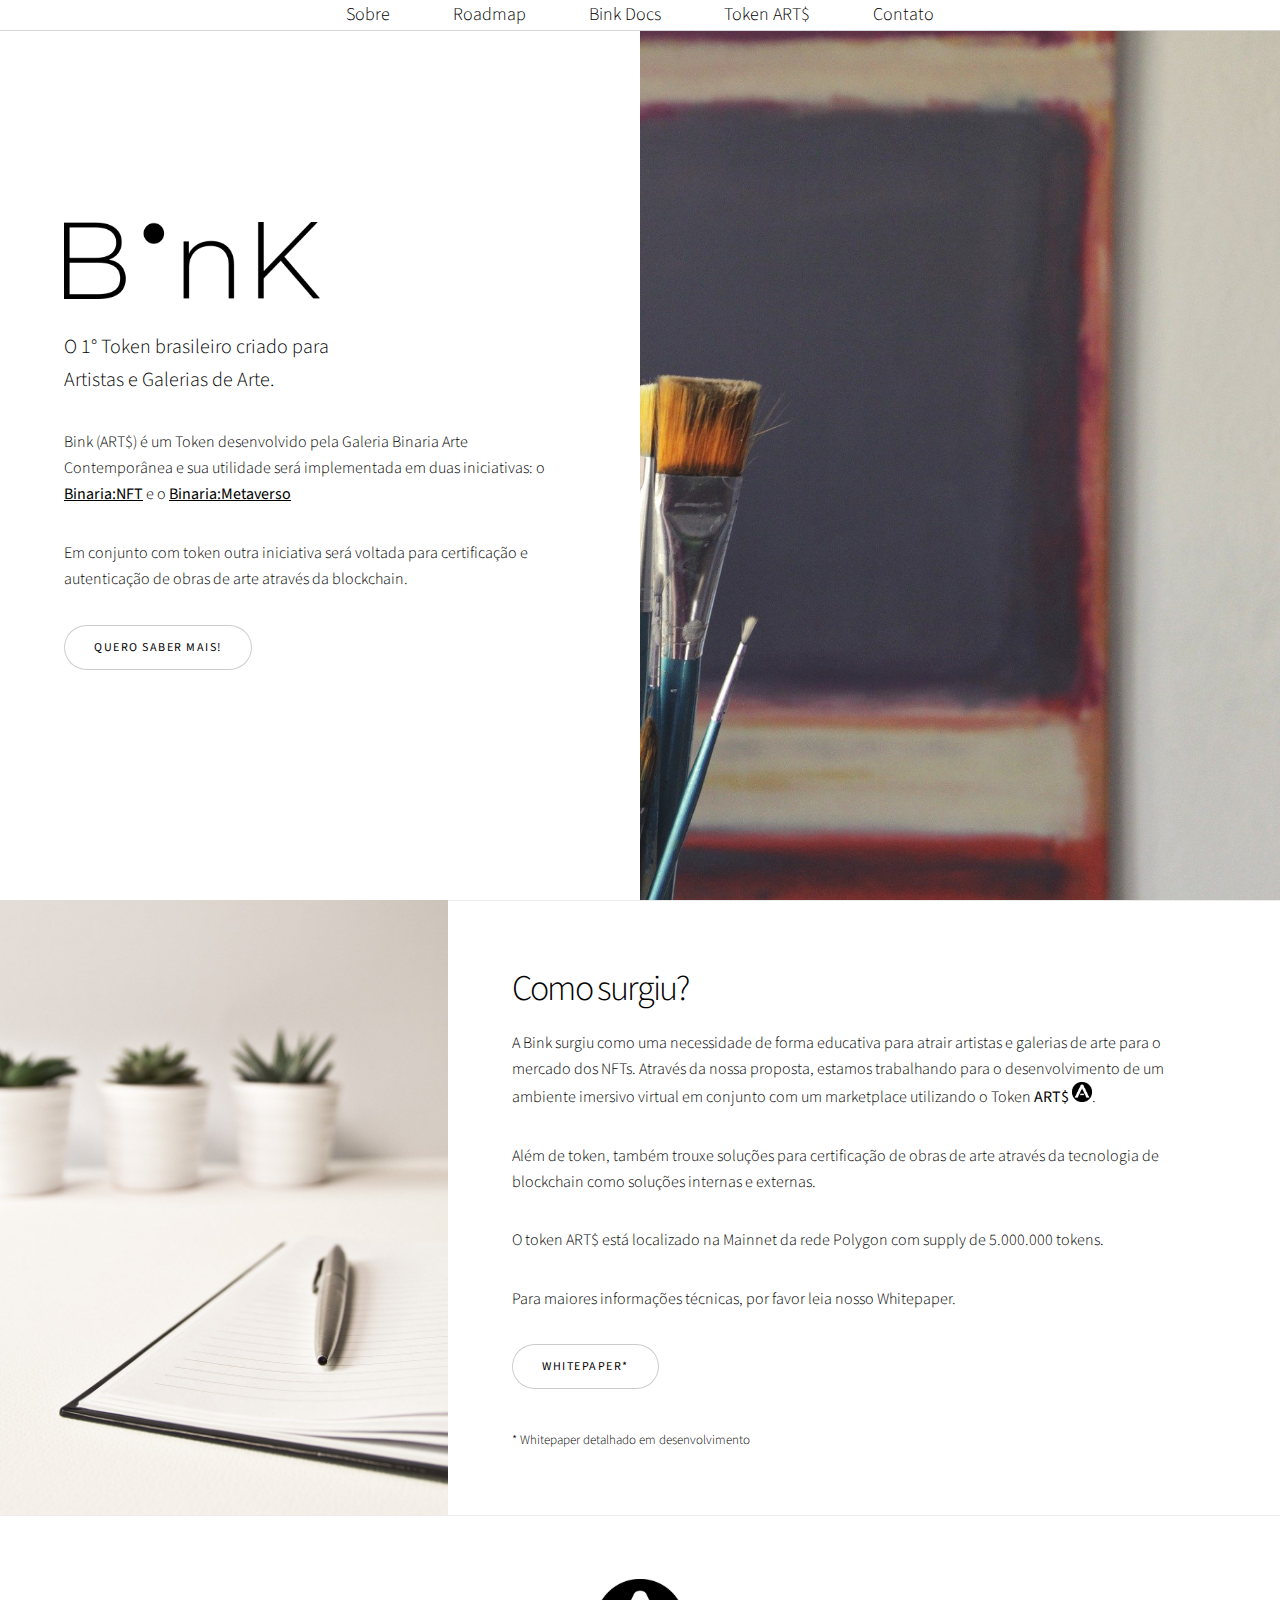
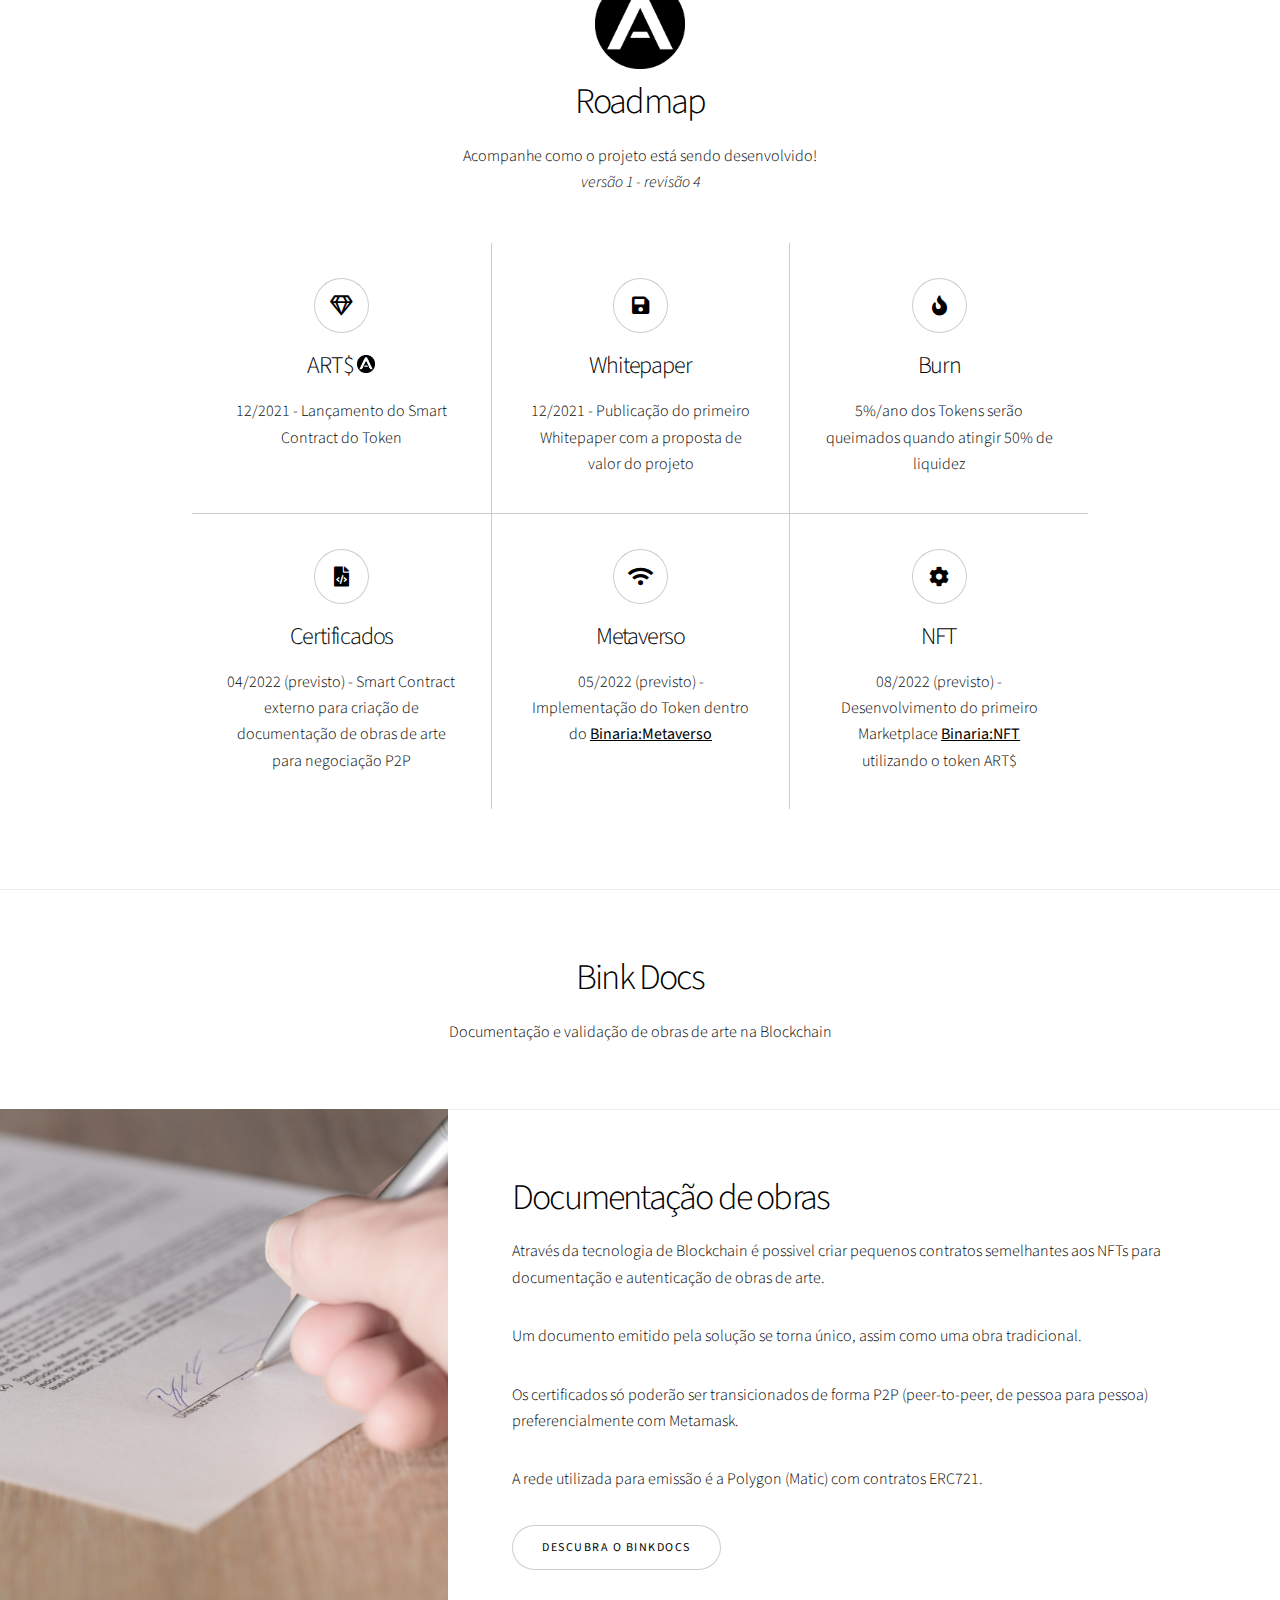
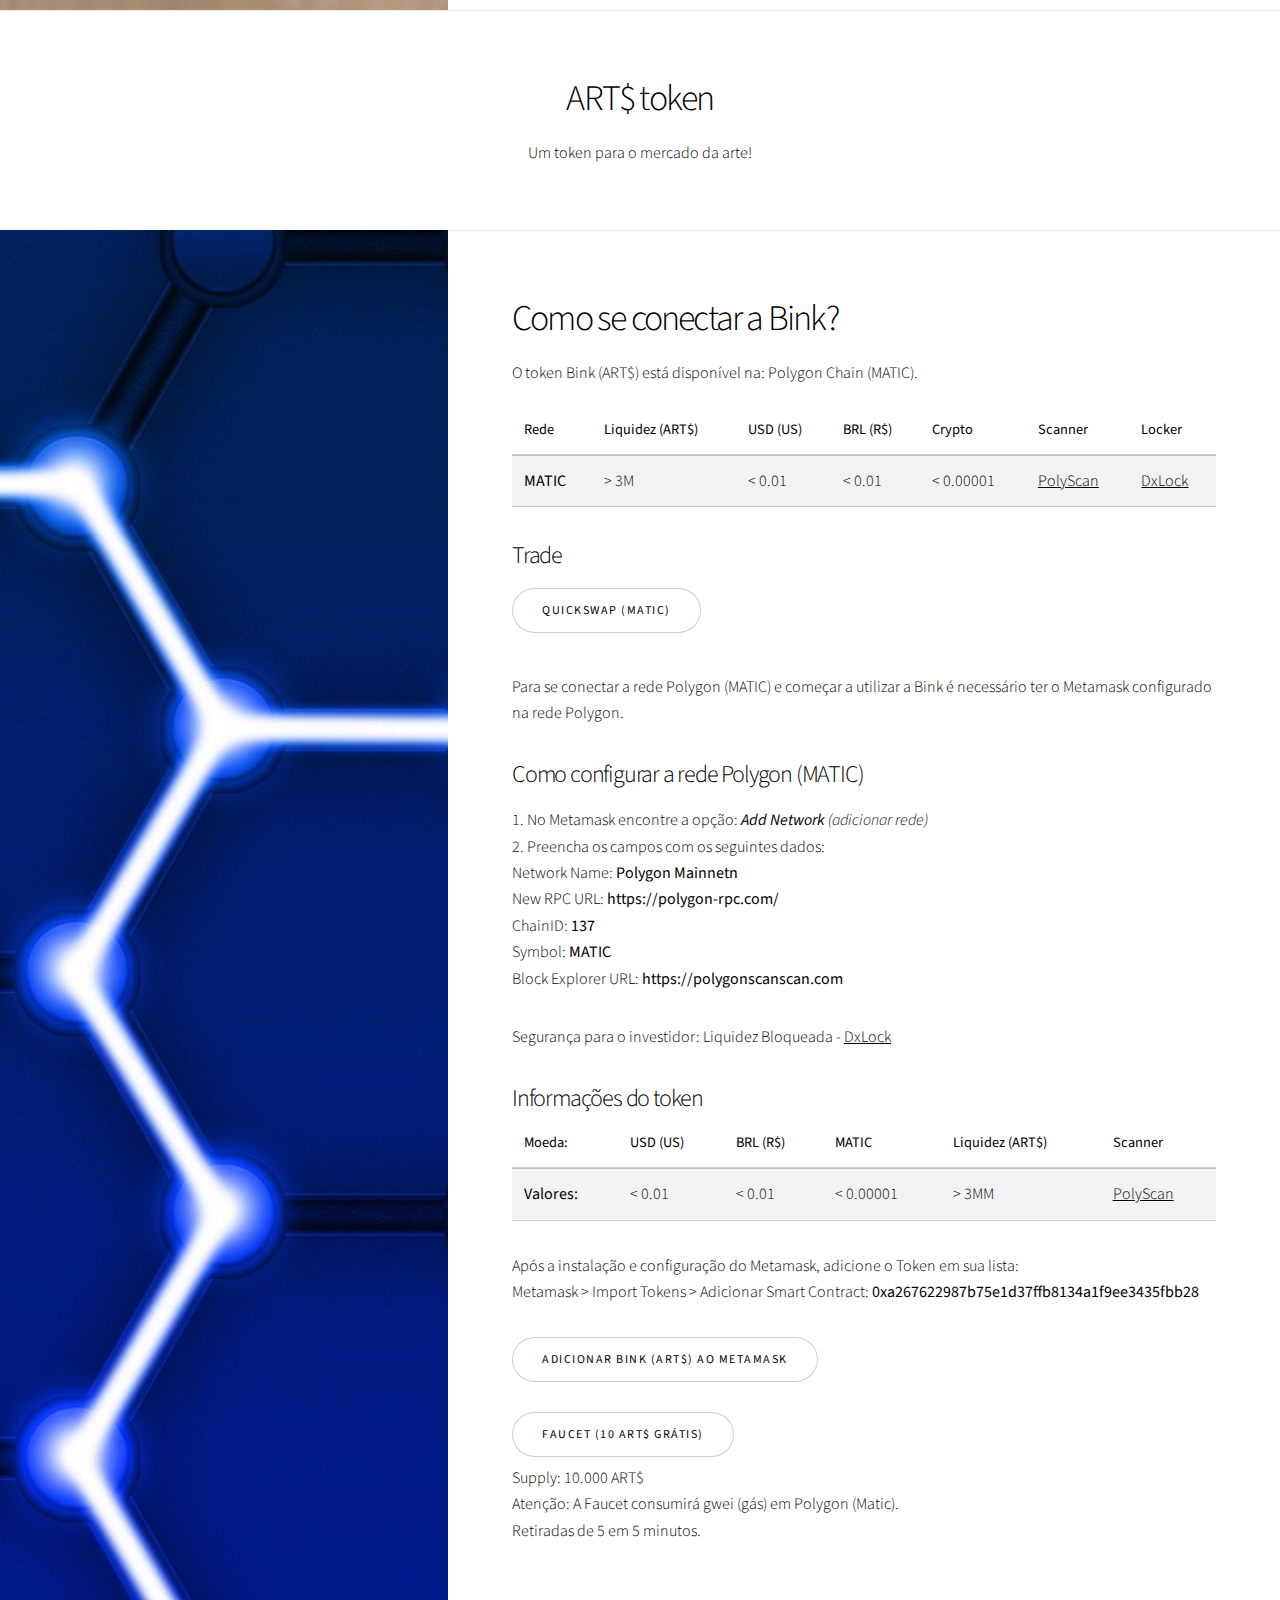
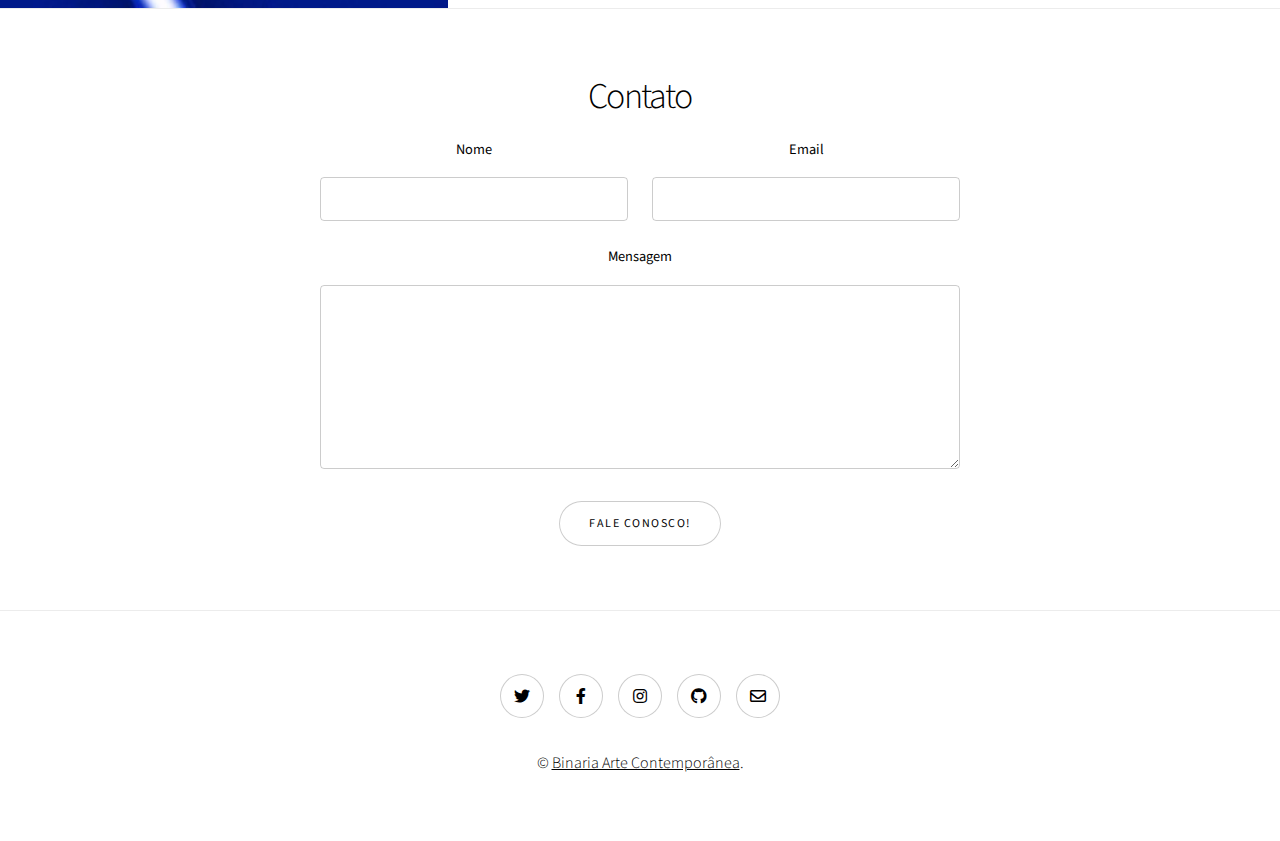
==== commit 5d3d4e0f: "Adicionado Faucet" ====
--- a/index.html
+++ b/index.html
@@ -51,7 +51,7 @@
 							<p>O token ART$ está localizado na Mainnet da rede Polygon com supply de 5.000.000 tokens.</p>
 							<p>Para maiores informações técnicas, por favor leia nosso Whitepaper.</p>
 							<ul class="actions stacked">
-								<li><a href="#" class="button">Whitepaper*</a></li>
+								<li><a href="whitepaper-v1.pdf" class="button">Whitepaper*</a></li>
 							</ul>
 							<p style="font-size: 13px;">* Whitepaper detalhado em desenvolvimento</p>
 						</div>
@@ -133,13 +133,7 @@
 					<div class="content">
 						<h2>Como se conectar a Bink?</h2>
 						<div class="js-tabs" id="tabs">
-						<ul class="actions stacked nav js-tabs__header">
-							<li class="active">
-								<a href="#" class="button js-tabs__title">Informações</a>
-
-								<a href="#" class="button js-tabs__title">Polygon (MATIC)</a>
-							</li>
-						</ul>
+
 							<div class="js-tabs__content"> 
 								<p>O token Bink (ART$) está disponível na: Polygon Chain (MATIC).</p>
 
@@ -175,8 +169,7 @@
 								<h3>Trade</h3>
 								<ul class="actions stacked">
 									<li>
-										<a href="https://info.quickswap.exchange/#/pair/0x4e26fda415fa5024b17da215344621a1b9ddb206" class="button" target="_blank">Quickswap (MATIC)</a>
-										<a href="https://app.polychart.io/explorer/polygon/0x4e26fda415fa5024b17da215344621a1b9ddb206/" class="button" target="_blank">Gráfico</a>
+										<a href="https://info.quickswap.exchange/#/pair/0x4e26fda415fa5024b17da215344621a1b9ddb206" class="button" target="_blank">QuickSwap (MATIC)</a>
 									</li>
 								</ul>
 							</div>
@@ -231,13 +224,7 @@
 	
 								<ul class="actions stacked">
 									<li><a onclick="addBinkMatic()" class="button">Adicionar Bink (ART$) ao Metamask</a> </li>
-								</ul>
-								<h3>Trade</h3>
-								<ul class="actions stacked">
-									<li>
-										<a href="https://info.quickswap.exchange/pair/0x4e26fda415fa5024b17da215344621a1b9ddb206" class="button" target="_blank">Quickswap (MATIC)</a>
-										<a href="https://app.polychart.io/explorer/polygon/0x4e26fda415fa5024b17da215344621a1b9ddb206/" class="button" target="_blank">Gráfico</a>
-									</li>
+									<li><a onclick="faucetBinkMatic()" class="button">Faucet (10 ART$ grátis)</a><br />Supply: 10.000 ART$<br />Atenção: A Faucet consumirá gwei (gás) em Polygon (Matic).<br />Retiradas de 5 em 5 minutos.</li>
 								</ul>
 							</div>
 						</div>
@@ -300,6 +287,7 @@
 			<script src="assets/js/util.js"></script>
 			<script src="assets/js/vanilla-js-tabs.min.js"></script>
 			<script src="assets/js/main.js"></script>
-			<script src="assets/js/bunBNdle.js"></script>
+			<script src="assets/js/web3.min.js"></script>
+			<script src="assets/js/bundle.js"></script>
 	</body>
 </html>
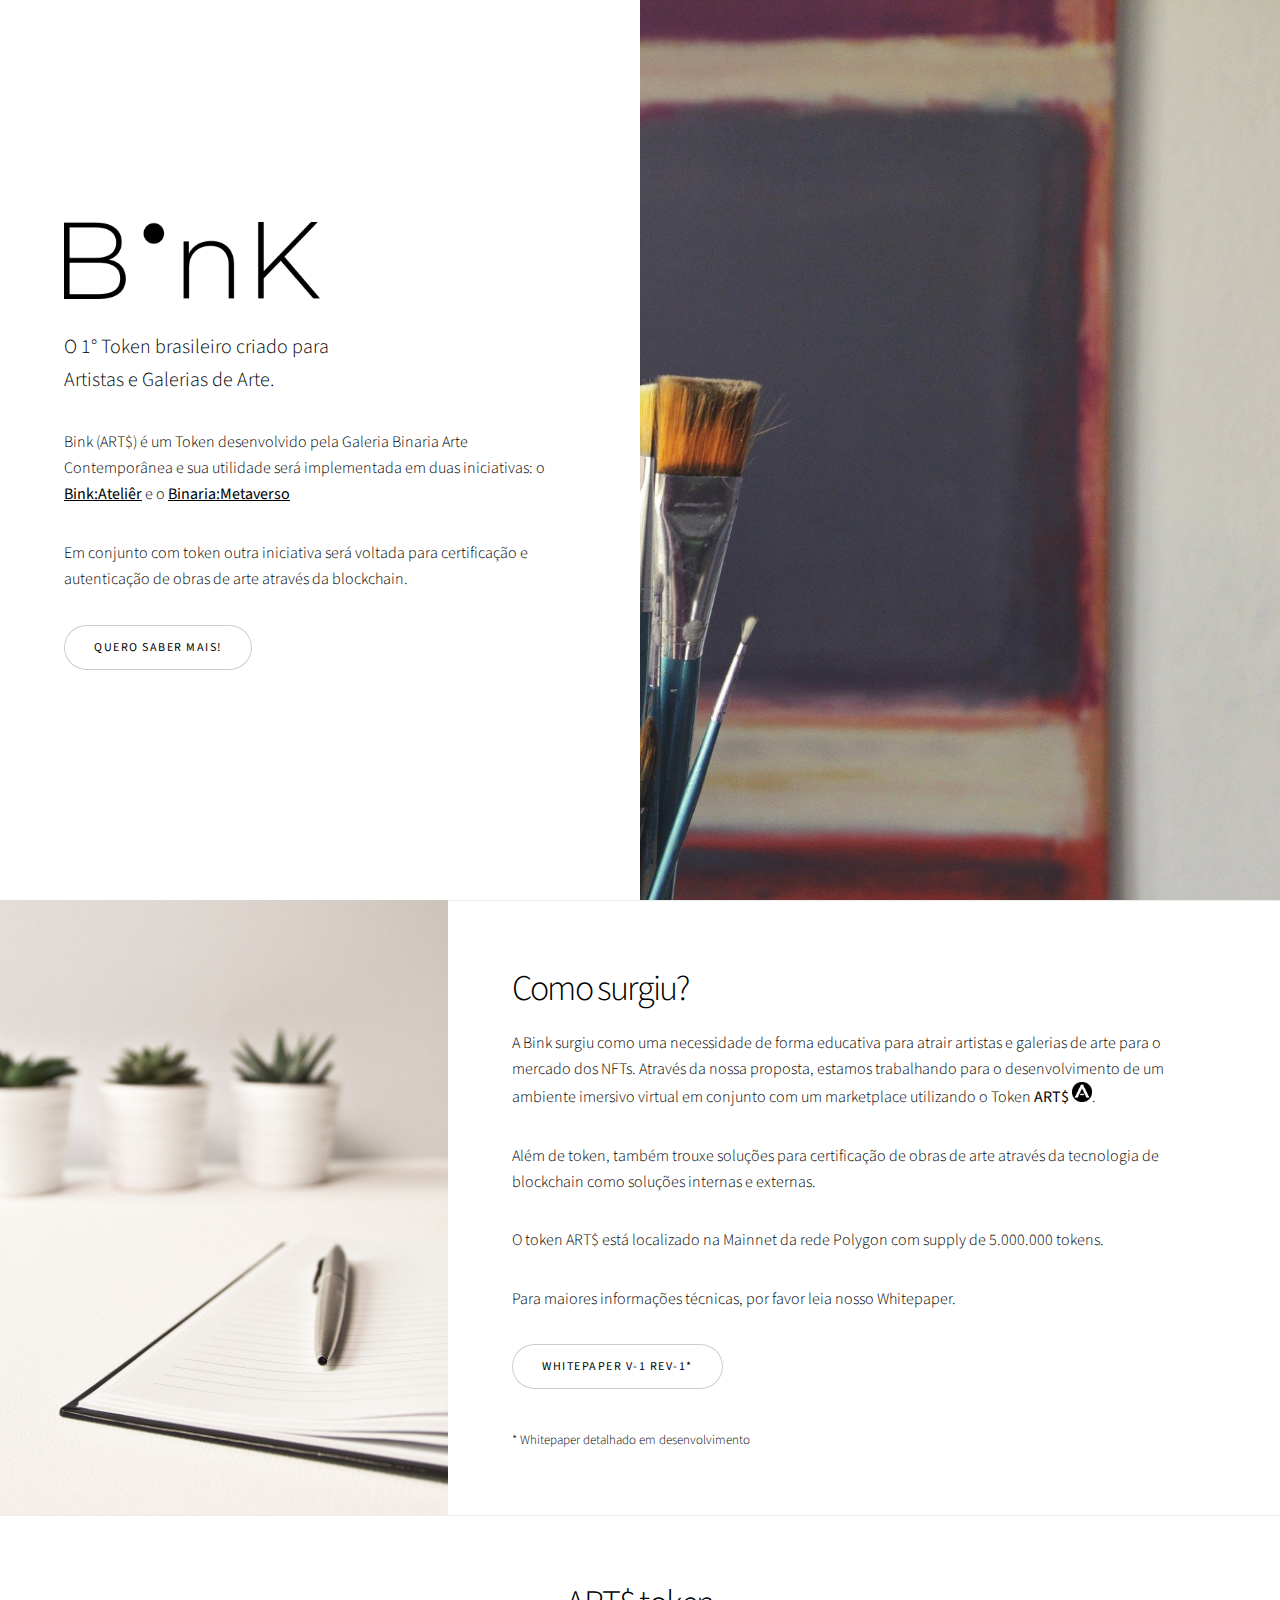
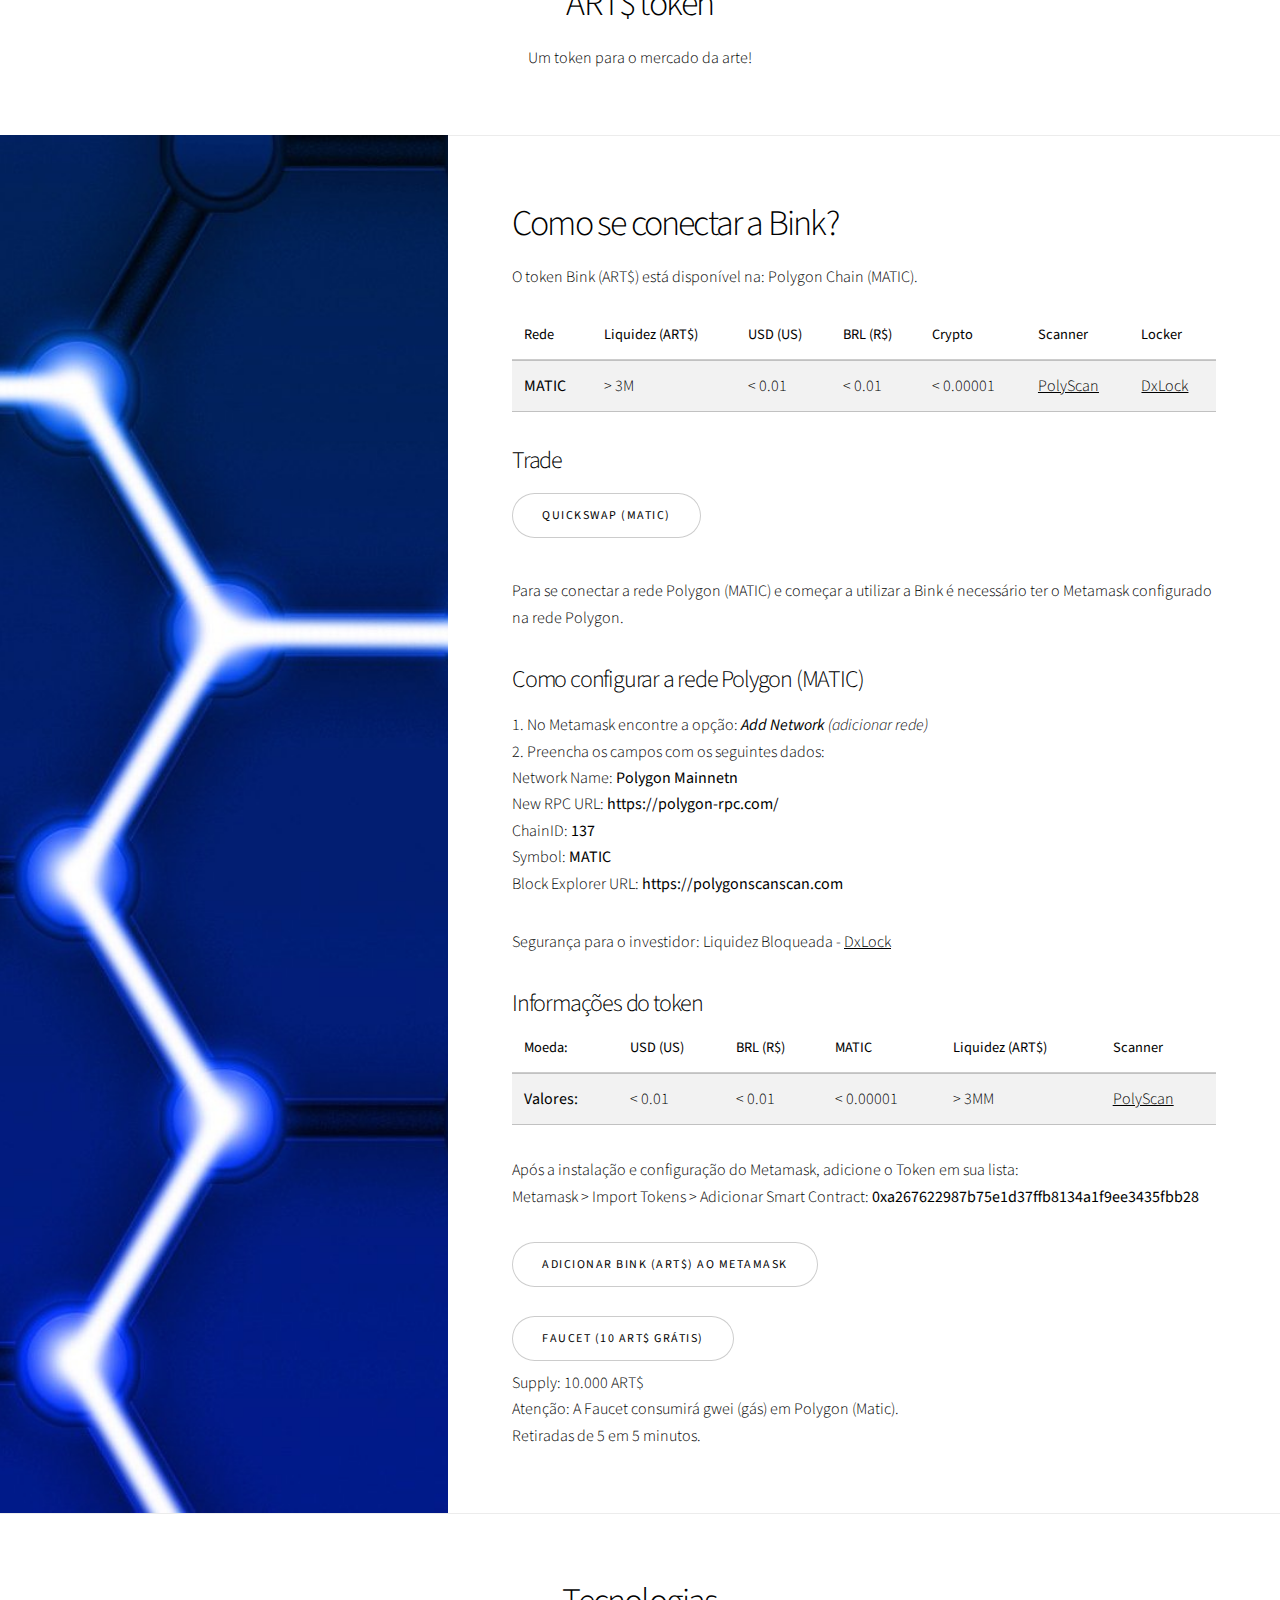
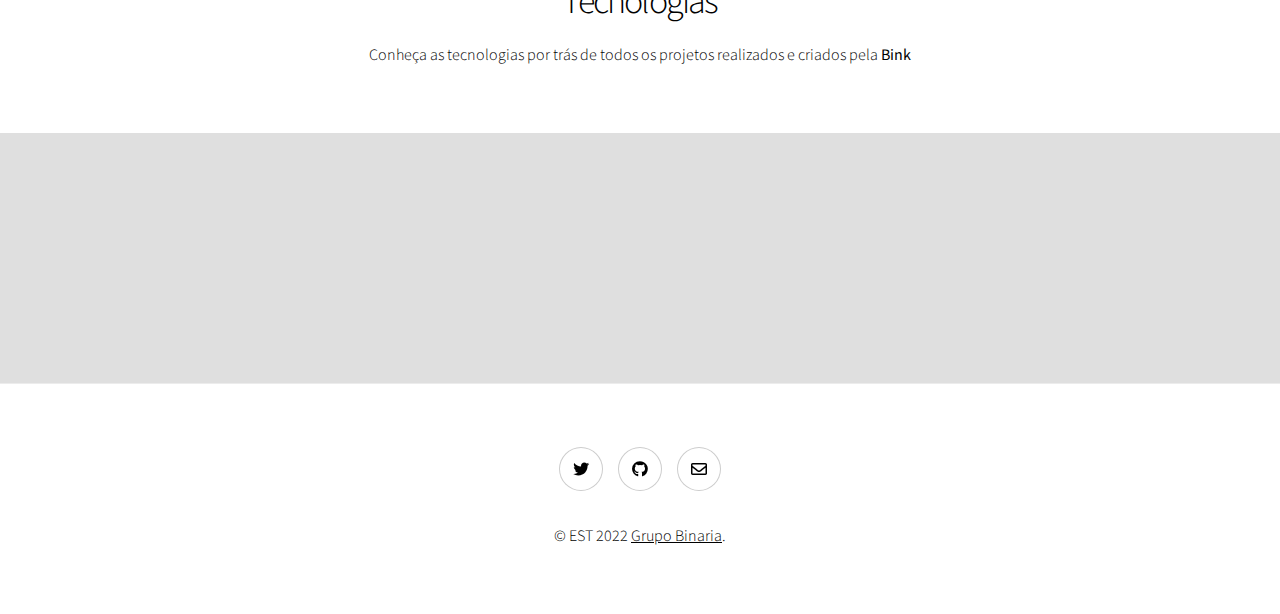
==== commit c8b81a2a: "Site atualizado" ====
--- a/index.html
+++ b/index.html
@@ -1,11 +1,11 @@
 <!DOCTYPE HTML>
 <html>
 	<head>
-		<title>Bink Token - ART$</title>
+		<title>Bink - Token, DAO, NFT e Web3</title>
 		<meta charset="utf-8" />
 		<meta name="viewport" content="width=device-width, initial-scale=1, user-scalable=no" />
 		<meta name="description" content="O 1° Token brasileiro criado para Artistas e Galerias de Arte.">
-		<meta property="og:title" content="Bink Token - ART$" />
+		<meta property="og:title" content="Bink - Token, DAO, NFT e Web3" />
 		<meta property="og:type" content="website" />
 		<meta property="og:url" content="https://bink.binaria.art.br" />
 		<meta property="og:image" content="https://bink.binaria.art.br/images/og-image.jpg" />
@@ -16,13 +16,7 @@
 
 	</head>
 	<body class="is-preload">
-		<div class="header-menu">
-			<a href="#sobre" class="smooth-scroll-middle">Sobre</a>
-			<a href="#roadmap" class="smooth-scroll-middle">Roadmap</a>
-			<a href="#docs" class="smooth-scroll-middle">Bink Docs</a>
-			<a href="#token" class="smooth-scroll-middle">Token ART$</a>
-			<a href="#contato" class="smooth-scroll-middle">Contato</a>
-		</div>
+		
 		<!-- Wrapper -->
 			<div id="wrapper" class="divided">
 
@@ -31,7 +25,7 @@
 						<div class="content">
 							<h1><img src="logo.png" alt="Bink" style="width: 50%;"/></h1>
 							<p class="major">O 1° Token brasileiro criado para<br />Artistas e Galerias de Arte.</p>
-							<p>Bink (ART$) é um Token desenvolvido pela Galeria Binaria Arte Contemporânea e sua utilidade será implementada em duas iniciativas: o <a href="https://nft.binaria.art.br" target="_blank"><strong>Binaria:NFT</strong></a> e o <a href="https://metaverso.binaria.art.br/metaverso" target="_blank"><strong>Binaria:Metaverso</strong></a></p>
+							<p>Bink (ART$) é um Token desenvolvido pela Galeria Binaria Arte Contemporânea e sua utilidade será implementada em duas iniciativas: o <a href="#" target="_blank"><strong>Bink:Ateliêr</strong></a> e o <a href="https://metaverso.binaria.art.br/metaverso" target="_blank"><strong>Binaria:Metaverso</strong></a></p>
 							<p>Em conjunto com token outra iniciativa será voltada para certificação e autenticação de obras de arte através da blockchain.</p>
 							<ul class="actions stacked">
 								<li><a href="#sobre" class="button big wide smooth-scroll-middle">Quero saber mais!</a></li>
@@ -51,74 +45,12 @@
 							<p>O token ART$ está localizado na Mainnet da rede Polygon com supply de 5.000.000 tokens.</p>
 							<p>Para maiores informações técnicas, por favor leia nosso Whitepaper.</p>
 							<ul class="actions stacked">
-								<li><a href="whitepaper-v1.pdf" class="button">Whitepaper*</a></li>
+								<li><a href="docs/whitepaper/v1/whitepaper-v1-rev-1.pdf" class="button">Whitepaper v-1 rev-1*</a></li>
 							</ul>
 							<p style="font-size: 13px;">* Whitepaper detalhado em desenvolvimento</p>
 						</div>
 						<div class="image">
 							<img src="images/whitepaper.jpg" alt="" />
-						</div>
-					</section>
-
-					<!-- Six -->
-					<section class="wrapper style1 align-center" id="roadmap">
-						<div class="inner">
-							<img src="art-symbol.png" style="width: 10%;">
-							<h2>Roadmap</h2>
-							<p>Acompanhe como o projeto está sendo desenvolvido!<br /><small><i>versão 1 - revisão 4</i></small></p>
-							<div class="items style1 medium">
-								<section>
-									<span class="icon style2 major fa-gem"></span>
-									<h3>ART$ <img src="art-symbol.png" style="width: 8%;"></h3>
-									<p>12/2021 - Lançamento do Smart Contract do Token</p>
-								</section>
-								<section>
-									<span class="icon solid style2 major fa-save"></span>
-									<h3>Whitepaper</h3>
-									<p>12/2021 - Publicação do primeiro Whitepaper com a proposta de valor do projeto</p>
-								</section>
-								<section>
-									<span class="icon solid style2 major  fa-fire"></span>
-									<h3>Burn</h3>
-									<p>5%/ano dos Tokens serão queimados quando atingir 50% de liquidez</p>
-								</section>
-								<section>
-									<span class="icon solid style2 major fa-file-code"></span>
-									<h3>Certificados</h3>
-									<p>04/2022 (previsto) - Smart Contract externo para criação de documentação de obras de arte para negociação P2P</p>
-								</section>
-								<section>
-									<span class="icon solid style2 major fa-wifi"></span>
-									<h3>Metaverso</h3>
-									<p>05/2022 (previsto) - Implementação do Token dentro do <a href="https://metaverso.binaria.art.br/metaverso" target="_blank"><strong>Binaria:Metaverso</strong></a></p>
-								</section>
-								<section>
-									<span class="icon solid style2 major fa-cog"></span>
-									<h3>NFT</h3>
-									<p>08/2022 (previsto) - Desenvolvimento do primeiro Marketplace <a href="https://nft.binaria.art.br" target="_blank"><strong>Binaria:NFT</strong></a> utilizando o token ART$</p>
-								</section>
-								
-							</div>
-						</div>
-					</section>
-
-					<section class="wrapper style1 align-center" id="docs">
-						<div class="inner">
-							<h2>Bink Docs</h2>
-							<p>Documentação e validação de obras de arte na Blockchain</p>
-						</div>
-					</section>
-					<section class="spotlight style1 orient-right content-align-left image-position-center" id="sobre">
-						<div class="content">
-							<h2>Documentação de obras</h2>
-							<p>Através da tecnologia de Blockchain é possivel criar pequenos contratos semelhantes aos NFTs para documentação e autenticação de obras de arte.</p>
-							<p>Um documento emitido pela solução se torna único, assim como uma obra tradicional.</p>
-							<p>Os certificados só poderão ser transicionados de forma P2P (peer-to-peer, de pessoa para pessoa) preferencialmente com Metamask.</p>
-							<p>A rede utilizada para emissão é a Polygon (Matic) com contratos ERC721.</p>
-							<a href="docs.html" class="button">Descubra o BinkDocs</a>
-						</div>
-						<div class="image">
-							<img src="images/bink-docs.jpg" alt="" />
 						</div>
 					</section>
 
@@ -235,7 +167,65 @@
 					</section>
 
 
-				<!-- Seven -->
+<section class="wrapper style1 align-center">
+						<div class="inner">
+							<h2>Tecnologias</h2>
+							<p>Conheça as tecnologias por trás de todos os projetos realizados e criados pela <strong>Bink</strong></p>
+						</div>
+
+						<!-- Gallery -->
+							<div class="gallery style2 medium lightbox onscroll-fade-in">
+								<article>
+									<a href="#" class="image">
+										<img src="images/tech/polygon.png" alt="" />
+									</a>
+									<div class="caption">
+										<h3>Rede Polygon (Matic)</h3>
+										<p>Segunda camada da rede Ethereum.</p>
+									</div>
+								</article>
+								<article>
+									<a href="#" class="image">
+										<img src="images/tech/netlify.png" alt="" />
+									</a>
+									<div class="caption">
+										<h3>Netlify</h3>
+										<p>Hospedagem de páginas.</p>
+									</div>
+								</article>
+								<article>
+									<a href="#" class="image">
+										<img src="images/tech/firebase.png" alt="" />
+									</a>
+									<div class="caption">
+										<h3>Google Firebase</h3>
+										<p>Banco de Dados e comunicação Realtime.</p>
+									</div>
+								</article>
+								<article>
+									<a href="#" class="image">
+										<img src="images/tech/aframe.png" alt="" />
+									</a>
+									<div class="caption">
+										<h3>A-Frame</h3>
+										<p>Framework para 3D desenvolvido pela Mozilla.</p>
+									</div>
+								</article>
+								<article>
+									<a href="#" class="image">
+										<img src="images/tech/gitlab.png" alt="" />
+									</a>
+									<div class="caption">
+										<h3>Gitlab</h3>
+										<p>Repositório de códigos.</p>
+									</div>
+								</article>
+								
+							</div>
+
+					</section>
+
+				<!-- Seven 
 					<section class="wrapper style1 align-center" id="contato">
 						<div class="inner medium">
 							<h2>Contato</h2>
@@ -260,19 +250,17 @@
 							</form>
 
 						</div>
-					</section>
+					</section>-->
 
 				<!-- Footer -->
 					<footer class="wrapper style1 align-center">
 						<div class="inner">
 							<ul class="icons">
-								<li><a href="https://twitter.com/binariaarte" class="icon brands style2 fa-twitter"><span class="label">Twitter</span></a></li>
-								<li><a href="https://fb.com/binaria.art" class="icon brands style2 fa-facebook-f"><span class="label">Facebook</span></a></li>
-								<li><a href="https://instagram.com/binaria.art" class="icon brands style2 fa-instagram"><span class="label">Instagram</span></a></li>
-								<li><a href="https://github.com/binaria-arte-contemporanea" class="icon brands style2 fa-github"><span class="label">Instagram</span></a></li>
+								<li><a href="https://twitter.com/0x_bink" class="icon brands style2 fa-twitter"><span class="label">Twitter</span></a></li>
+								<li><a href="https://github.com/binaria-arte-contemporanea" class="icon brands style2 fa-github"><span class="label">Github</span></a></li>
 								<li><a href="mailto:binaria.art@gmail.com" class="icon style2 fa-envelope"><span class="label">Email</span></a></li>
 							</ul>
-							<p>&copy; <a href="https://binaria.art.br">Binaria Arte Contemporânea</a>.</p>
+							<p>&copy; EST 2022 <a href="https://binaria.art.br">Grupo Binaria</a>.</p>
 						</div>
 					</footer>
 
@@ -287,7 +275,7 @@
 			<script src="assets/js/util.js"></script>
 			<script src="assets/js/vanilla-js-tabs.min.js"></script>
 			<script src="assets/js/main.js"></script>
-			<script src="assets/js/web3.min.js"></script>
+		
 			<script src="assets/js/bundle.js"></script>
 	</body>
 </html>
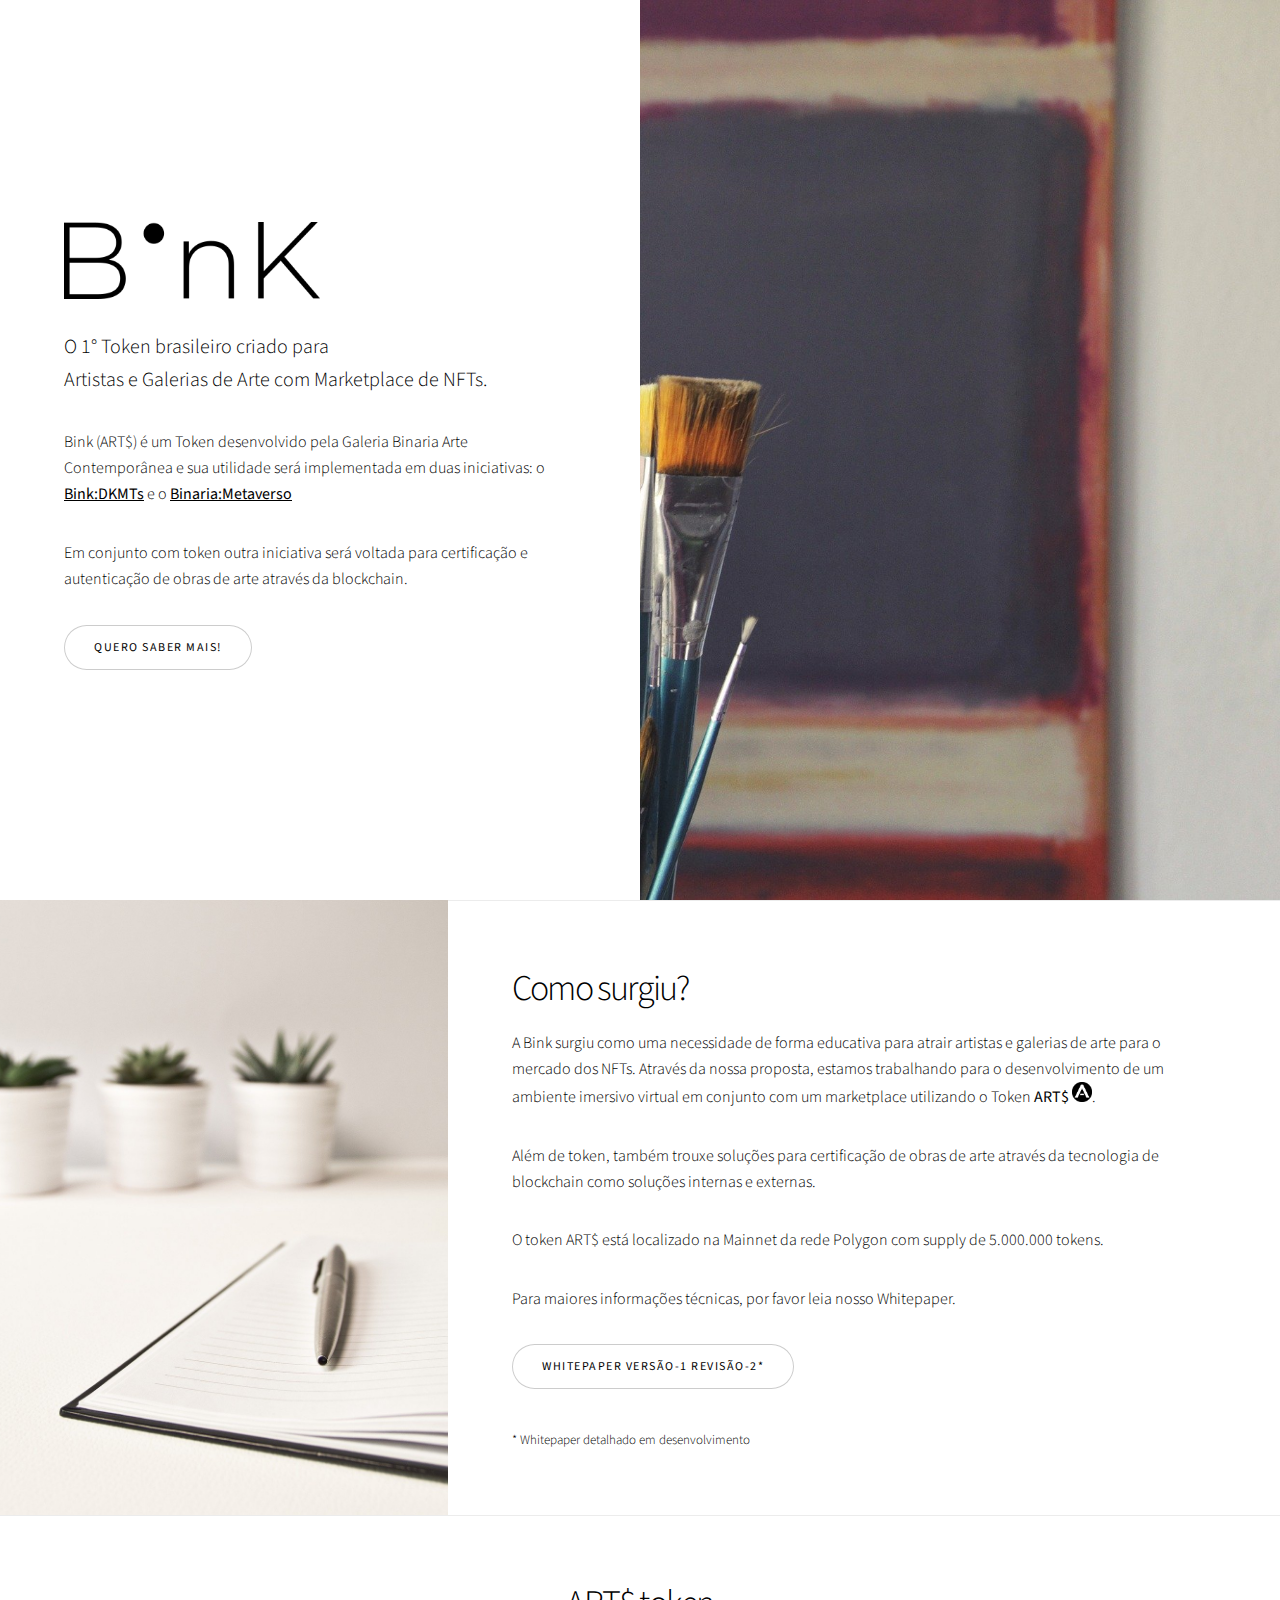
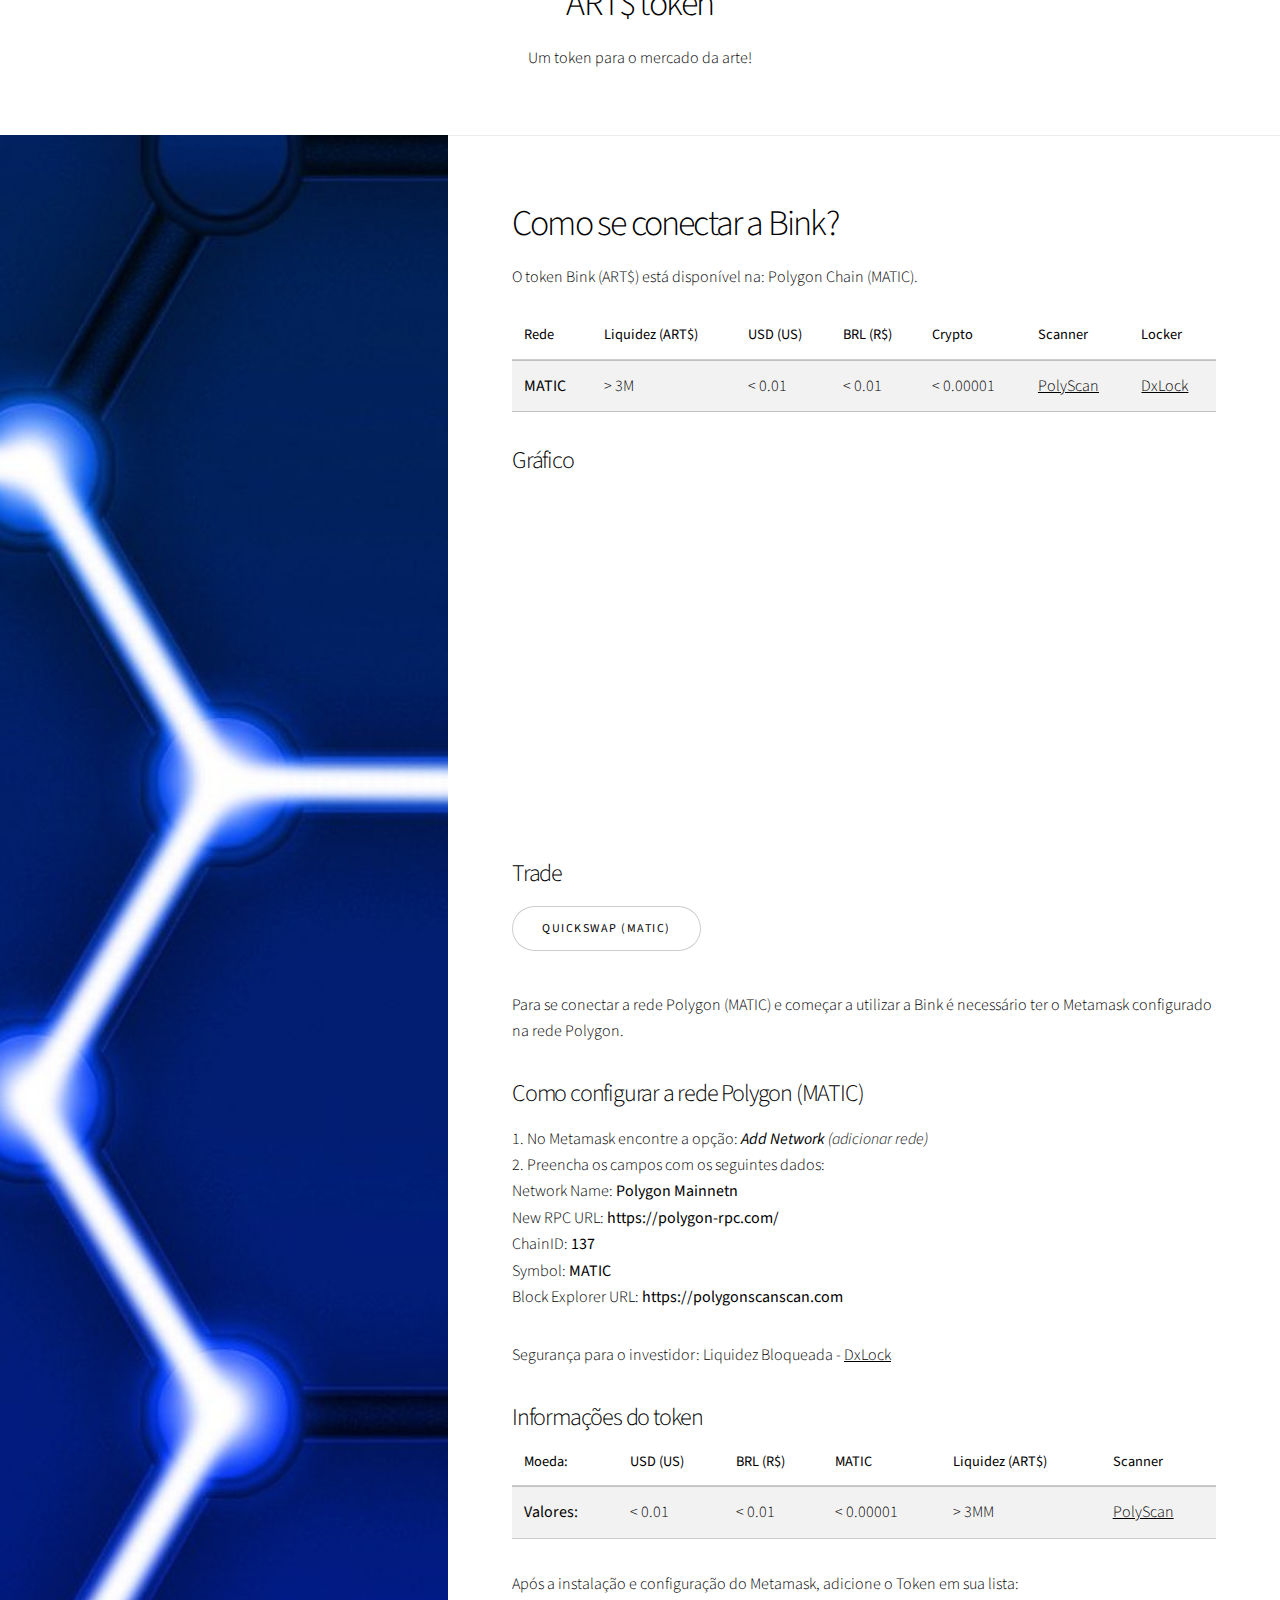
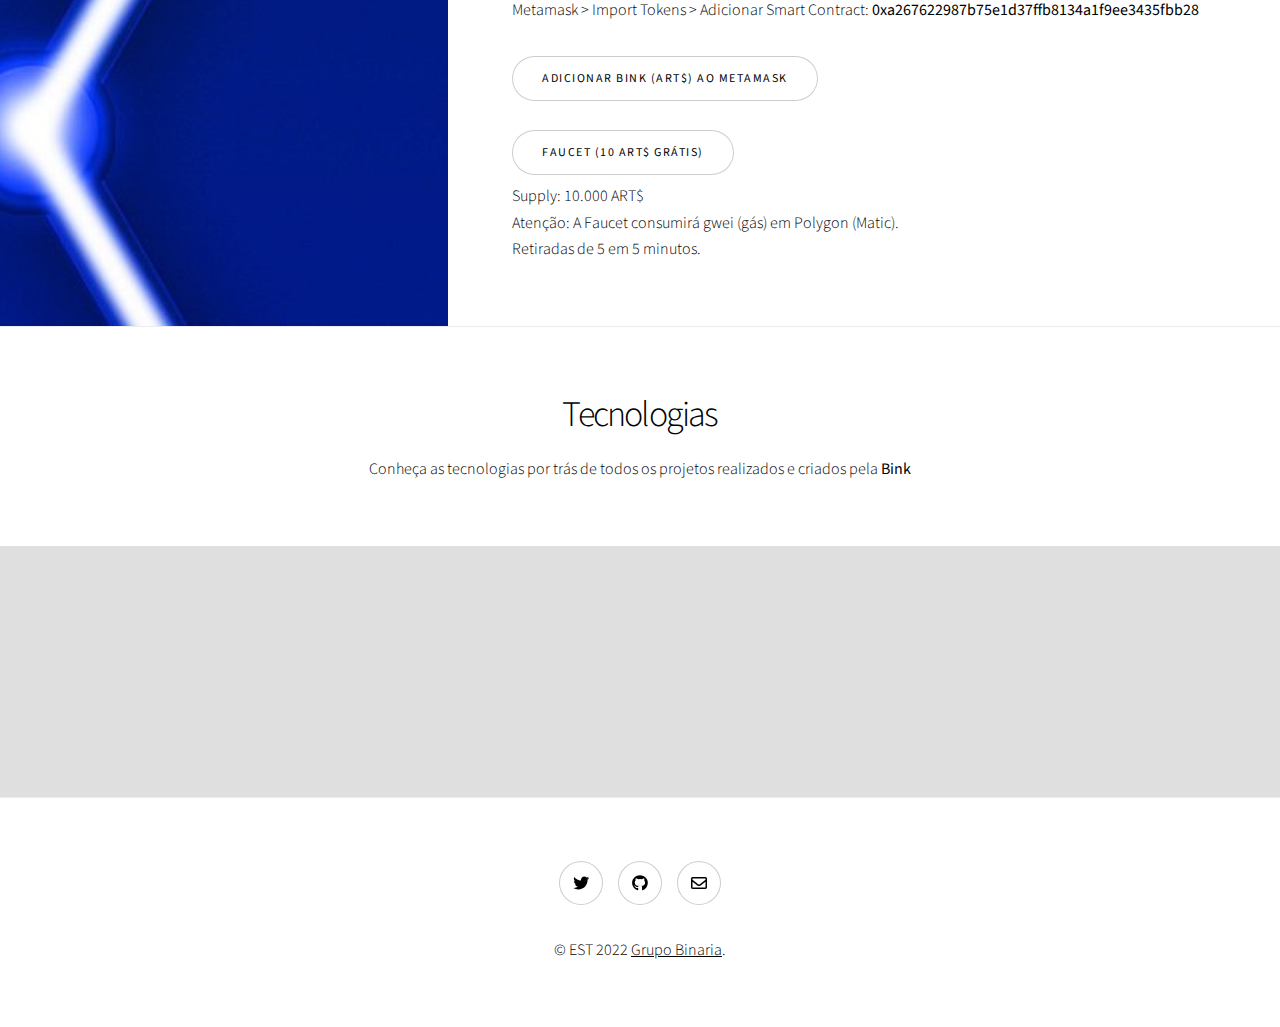
==== commit e605ba28: "Adicionado Whitepaper v1-rev-2-d-1 e alteracoes no site" ====
--- a/index.html
+++ b/index.html
@@ -7,10 +7,10 @@
 		<meta name="description" content="O 1° Token brasileiro criado para Artistas e Galerias de Arte.">
 		<meta property="og:title" content="Bink - Token, DAO, NFT e Web3" />
 		<meta property="og:type" content="website" />
-		<meta property="og:url" content="https://bink.binaria.art.br" />
-		<meta property="og:image" content="https://bink.binaria.art.br/images/og-image.jpg" />
+		<meta property="og:url" content="https://bink.art.br" />
+		<meta property="og:image" content="https://bink.art.br/images/og-image.jpg" />
 		<meta property="og:description" content="O 1° Token brasileiro criado para Artistas e Galerias de Arte." />
-		<link rel="shortcut icon" href="https://bink.binaria.art.br/art-symbol.png" />
+		<link rel="shortcut icon" href="https://bink.art.br/art-symbol.png" />
 		<link rel="stylesheet" href="assets/css/main.css" />
 		<noscript><link rel="stylesheet" href="assets/css/noscript.css" /></noscript>
 
@@ -24,8 +24,8 @@
 					<section class="banner style1 orient-left content-align-left image-position-right fullscreen onload-image-fade-in onload-content-fade-right">
 						<div class="content">
 							<h1><img src="logo.png" alt="Bink" style="width: 50%;"/></h1>
-							<p class="major">O 1° Token brasileiro criado para<br />Artistas e Galerias de Arte.</p>
-							<p>Bink (ART$) é um Token desenvolvido pela Galeria Binaria Arte Contemporânea e sua utilidade será implementada em duas iniciativas: o <a href="#" target="_blank"><strong>Bink:Ateliêr</strong></a> e o <a href="https://metaverso.binaria.art.br/metaverso" target="_blank"><strong>Binaria:Metaverso</strong></a></p>
+							<p class="major">O 1° Token brasileiro criado para<br />Artistas e Galerias de Arte com Marketplace de NFTs.</p>
+							<p>Bink (ART$) é um Token desenvolvido pela Galeria Binaria Arte Contemporânea e sua utilidade será implementada em duas iniciativas: o <a href="#" target="_blank"><strong>Bink:DKMTs</strong></a> e o <a href="https://metaverso.binaria.art.br/metaverso" target="_blank"><strong>Binaria:Metaverso</strong></a></p>
 							<p>Em conjunto com token outra iniciativa será voltada para certificação e autenticação de obras de arte através da blockchain.</p>
 							<ul class="actions stacked">
 								<li><a href="#sobre" class="button big wide smooth-scroll-middle">Quero saber mais!</a></li>
@@ -45,7 +45,7 @@
 							<p>O token ART$ está localizado na Mainnet da rede Polygon com supply de 5.000.000 tokens.</p>
 							<p>Para maiores informações técnicas, por favor leia nosso Whitepaper.</p>
 							<ul class="actions stacked">
-								<li><a href="docs/whitepaper/v1/whitepaper-v1-rev-1.pdf" class="button">Whitepaper v-1 rev-1*</a></li>
+								<li><a href="docs/whitepaper/v1/whitepaper-v1-rev-2.pdf" class="button">Whitepaper Versão-1 Revisão-2*</a></li>
 							</ul>
 							<p style="font-size: 13px;">* Whitepaper detalhado em desenvolvimento</p>
 						</div>
@@ -91,13 +91,13 @@
 												<td>< 0.00001</td>
 												<td><a href="https://polygonscan.com/token/0xa267622987b75e1d37ffb8134a1f9ee3435fbb28" target="_blank">PolyScan</a></td>
 												<td><a href="https://dxsale.app/app/v3/dxlockview?id=0&add=0xAc9D756E5a0d301b054366d703924F3B03C3E038&type=lplock&chain=Matic" target="_blank">DxLock</a></td>
-
-											</tr>
-											
+											</tr>											
 										</tbody>
 									</table>
 								</div>
-
+								<h3>Gráfico</h3>
+								<iframe style="width: 100%;" height="356" seamless frameborder="0" scrolling="no" src="https://docs.google.com/spreadsheets/d/e/2PACX-1vRlH5O3YOiT27rCvpKsnTjvd7w8D4uUVvUrAFeO7XoLw-0ZzVXLSqnVyxrOJ8PFshUnP4Fu5XgiuIDG/pubchart?oid=970098558&amp;format=interactive"></iframe>
+							
 								<h3>Trade</h3>
 								<ul class="actions stacked">
 									<li>
@@ -258,7 +258,7 @@
 							<ul class="icons">
 								<li><a href="https://twitter.com/0x_bink" class="icon brands style2 fa-twitter"><span class="label">Twitter</span></a></li>
 								<li><a href="https://github.com/binaria-arte-contemporanea" class="icon brands style2 fa-github"><span class="label">Github</span></a></li>
-								<li><a href="mailto:binaria.art@gmail.com" class="icon style2 fa-envelope"><span class="label">Email</span></a></li>
+								<li><a href="mailto:team@bink.art.br" class="icon style2 fa-envelope"><span class="label">Email</span></a></li>
 							</ul>
 							<p>&copy; EST 2022 <a href="https://binaria.art.br">Grupo Binaria</a>.</p>
 						</div>
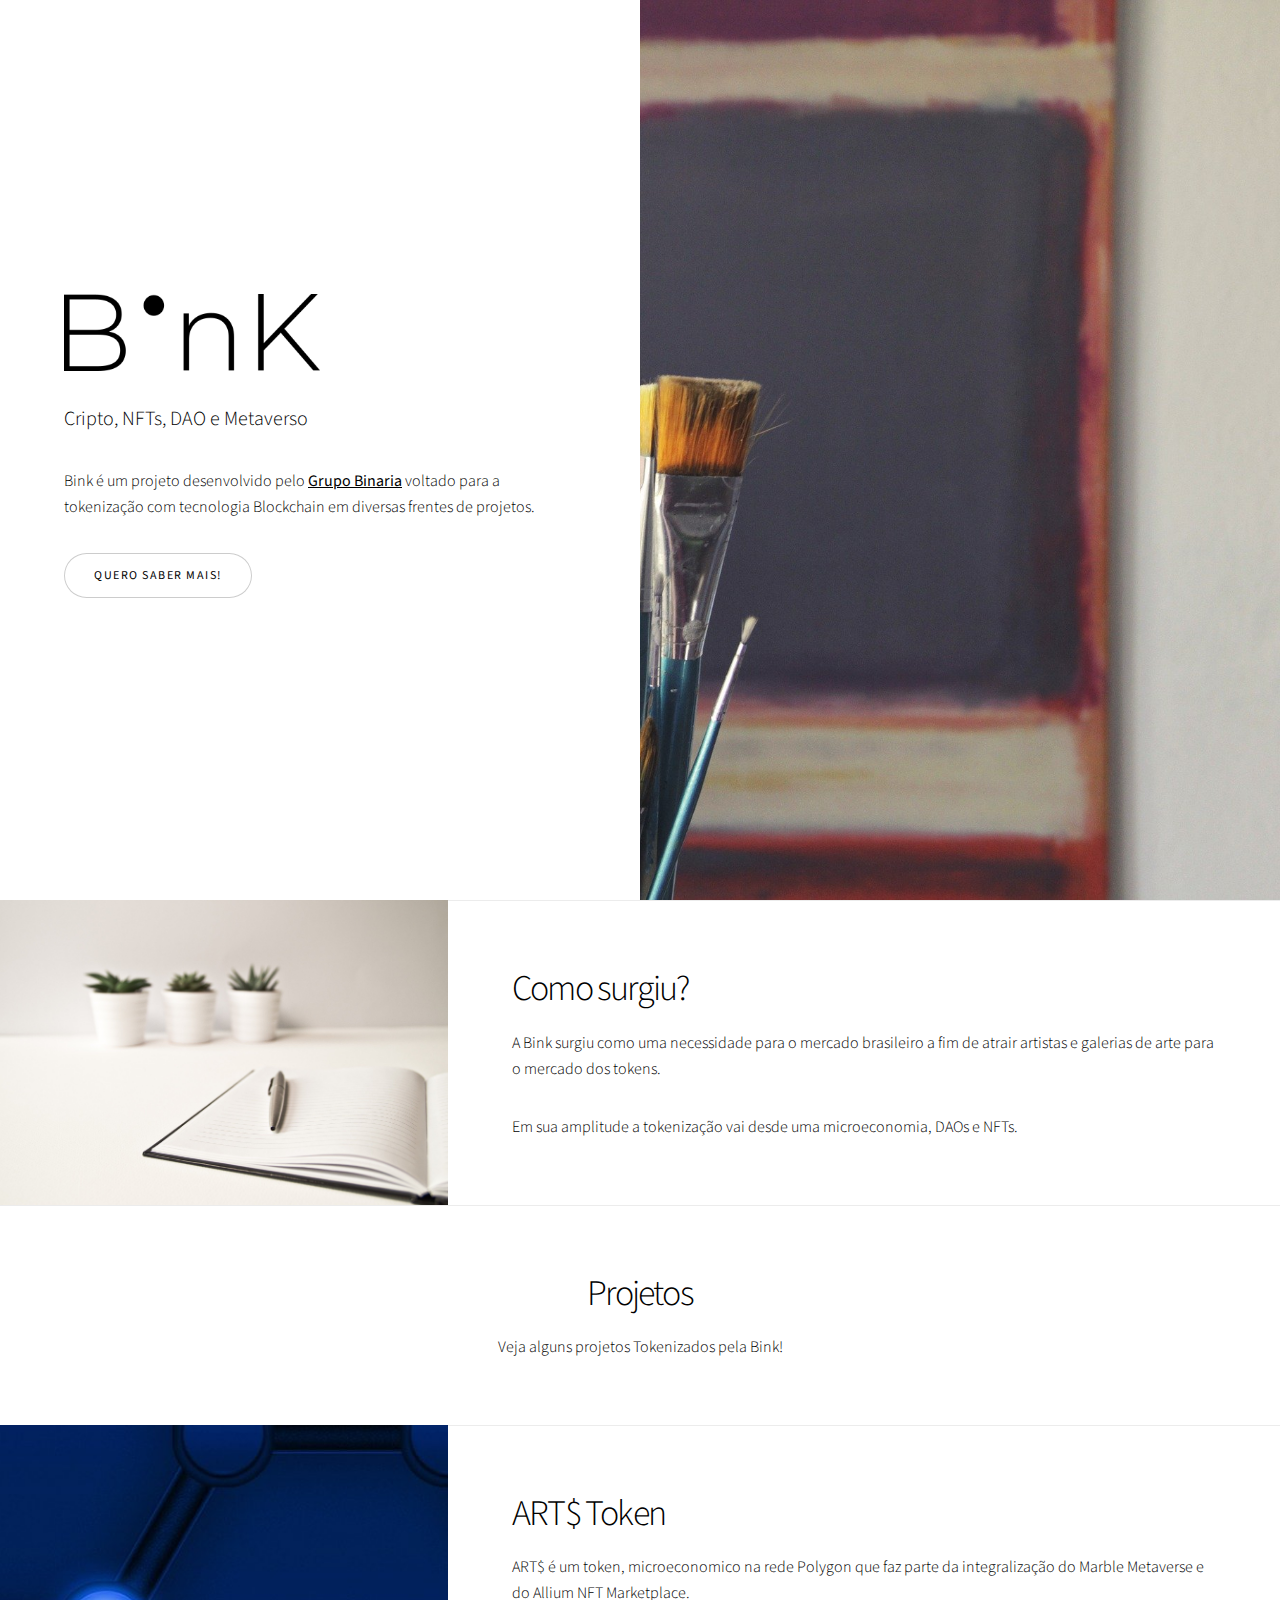
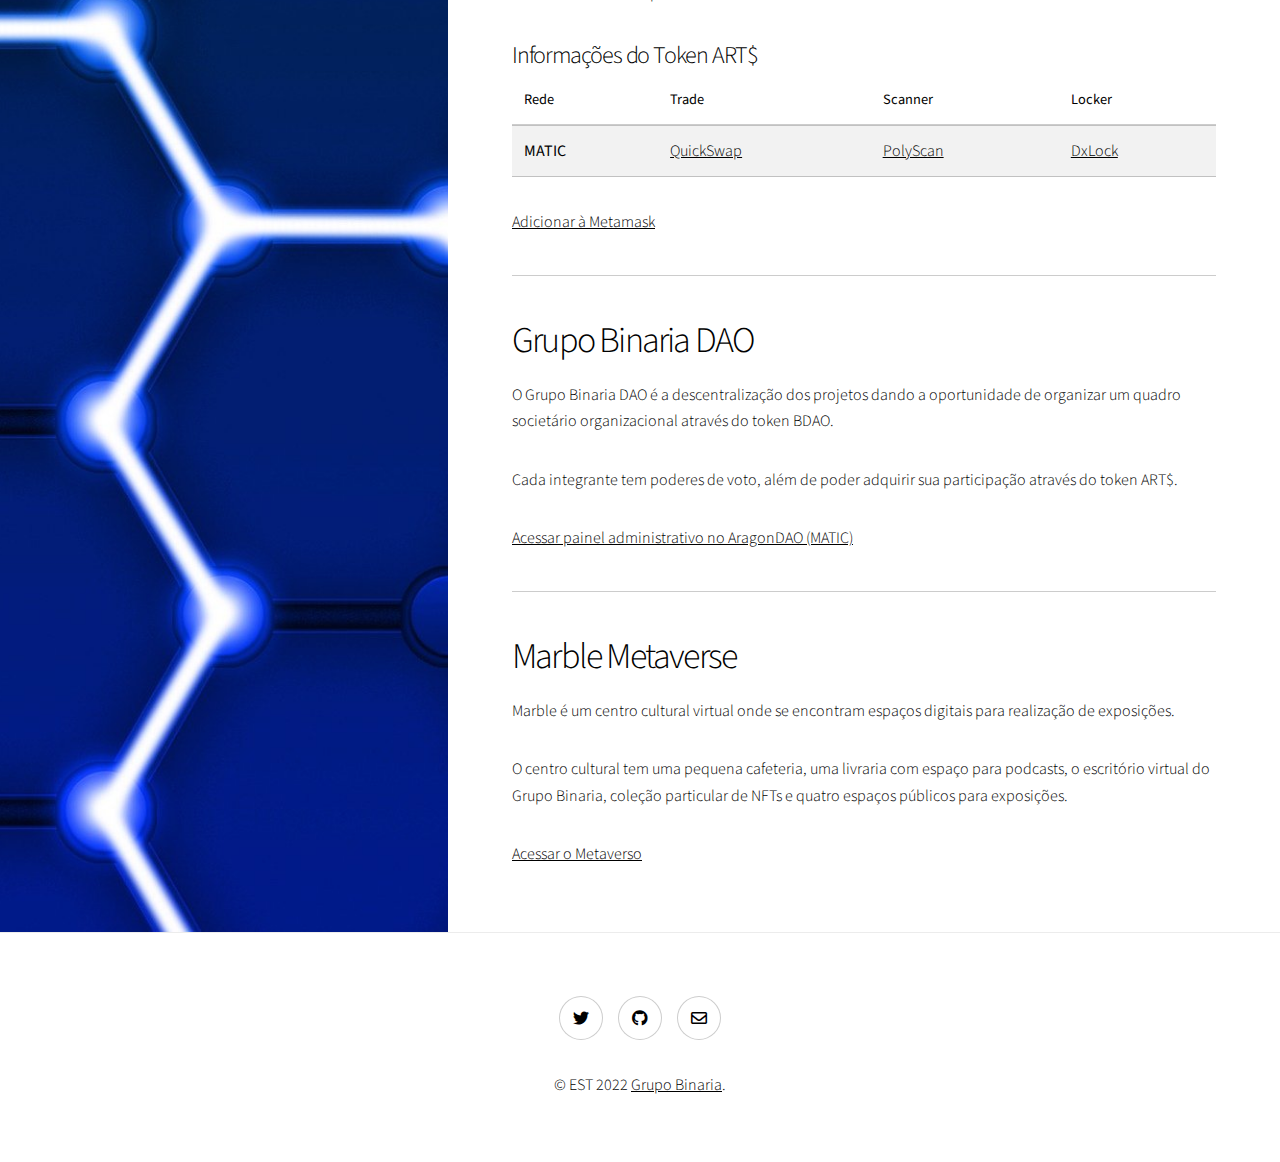
==== commit 5d2d6cd0: "Site atualizado" ====
--- a/index.html
+++ b/index.html
@@ -24,9 +24,11 @@
 					<section class="banner style1 orient-left content-align-left image-position-right fullscreen onload-image-fade-in onload-content-fade-right">
 						<div class="content">
 							<h1><img src="logo.png" alt="Bink" style="width: 50%;"/></h1>
-							<p class="major">O 1° Token brasileiro criado para<br />Artistas e Galerias de Arte com Marketplace de NFTs.</p>
-							<p>Bink (ART$) é um Token desenvolvido pela Galeria Binaria Arte Contemporânea e sua utilidade será implementada em duas iniciativas: o <a href="#" target="_blank"><strong>Bink:DKMTs</strong></a> e o <a href="https://metaverso.binaria.art.br/metaverso" target="_blank"><strong>Binaria:Metaverso</strong></a></p>
-							<p>Em conjunto com token outra iniciativa será voltada para certificação e autenticação de obras de arte através da blockchain.</p>
+							<p class="major">Cripto, NFTs, DAO e Metaverso</p>
+							<p>Bink é um projeto desenvolvido pelo <a href="https://grupo.binaria.art.br/" target="_blank"><strong>Grupo Binaria</strong></a> voltado para a tokenização com tecnologia Blockchain em diversas frentes de projetos.<br />
+							
+							</p>
+							
 							<ul class="actions stacked">
 								<li><a href="#sobre" class="button big wide smooth-scroll-middle">Quero saber mais!</a></li>
 							</ul>
@@ -40,14 +42,8 @@
 					<section class="spotlight style1 orient-right content-align-left image-position-center" id="sobre">
 						<div class="content">
 							<h2>Como surgiu?</h2>
-							<p>A Bink surgiu como uma necessidade de forma educativa para atrair artistas e galerias de arte para o mercado dos NFTs. Através da nossa proposta, estamos trabalhando para o desenvolvimento de um ambiente imersivo virtual em conjunto com um marketplace utilizando o Token <strong>ART$</strong> <img src="art-symbol.png" style="width: 20px;">.</p>
-							<p>Além de token, também trouxe soluções para certificação de obras de arte através da tecnologia de blockchain como soluções internas e externas.</p>
-							<p>O token ART$ está localizado na Mainnet da rede Polygon com supply de 5.000.000 tokens.</p>
-							<p>Para maiores informações técnicas, por favor leia nosso Whitepaper.</p>
-							<ul class="actions stacked">
-								<li><a href="docs/whitepaper/v1/whitepaper-v1-rev-2.pdf" class="button">Whitepaper Versão-1 Revisão-2*</a></li>
-							</ul>
-							<p style="font-size: 13px;">* Whitepaper detalhado em desenvolvimento</p>
+							<p>A Bink surgiu como uma necessidade para o mercado brasileiro a fim de atrair artistas e galerias de arte para o mercado dos tokens. </p>
+							<p>Em sua amplitude a tokenização vai desde uma microeconomia, DAOs e NFTs.</p>
 						</div>
 						<div class="image">
 							<img src="images/whitepaper.jpg" alt="" />
@@ -56,124 +52,59 @@
 
 					<section class="wrapper style1 align-center" id="token">
 						<div class="inner">
-							<h2>ART$ token</h2>
-							<p>Um token para o mercado da arte!</p>
+							<h2>Projetos</h2>
+							<p>Veja alguns projetos Tokenizados pela Bink!</p>
 						</div>
 					</section>
 				<section class="spotlight style1 orient-right content-align-left image-position-center">
 					
 					<div class="content">
-						<h2>Como se conectar a Bink?</h2>
-						<div class="js-tabs" id="tabs">
-
-							<div class="js-tabs__content"> 
-								<p>O token Bink (ART$) está disponível na: Polygon Chain (MATIC).</p>
-
-								<div class="table-wrapper">
-									<table>
-										<thead>
-											<tr>
-												<th>Rede</th>
-												<th>Liquidez (ART$)</th>
-												<th>USD (US)</th>
-												<th>BRL (R$)</th>
-												<th>Crypto</th>
-												<th>Scanner</th>
-												<th>Locker</th>
-											</tr>
-										</thead>
-										<tbody>
-											<tr>
-												<td><strong>MATIC</strong></td>
-												<td>> 3M</td>
-												<td>< 0.01</td>
-												<td>< 0.01</td>
-												<td>< 0.00001</td>
-												<td><a href="https://polygonscan.com/token/0xa267622987b75e1d37ffb8134a1f9ee3435fbb28" target="_blank">PolyScan</a></td>
-												<td><a href="https://dxsale.app/app/v3/dxlockview?id=0&add=0xAc9D756E5a0d301b054366d703924F3B03C3E038&type=lplock&chain=Matic" target="_blank">DxLock</a></td>
-											</tr>											
-										</tbody>
-									</table>
-								</div>
-								<h3>Gráfico</h3>
-								<iframe style="width: 100%;" height="356" seamless frameborder="0" scrolling="no" src="https://docs.google.com/spreadsheets/d/e/2PACX-1vRlH5O3YOiT27rCvpKsnTjvd7w8D4uUVvUrAFeO7XoLw-0ZzVXLSqnVyxrOJ8PFshUnP4Fu5XgiuIDG/pubchart?oid=970098558&amp;format=interactive"></iframe>
-							
-								<h3>Trade</h3>
-								<ul class="actions stacked">
-									<li>
-										<a href="https://info.quickswap.exchange/#/pair/0x4e26fda415fa5024b17da215344621a1b9ddb206" class="button" target="_blank">QuickSwap (MATIC)</a>
-									</li>
-								</ul>
-							</div>
-					
-						
-							
-
-							<div class="js-tabs__content"> 
-								
-								<p>Para se conectar a rede Polygon (MATIC) e começar a utilizar a Bink é necessário ter o Metamask configurado na rede Polygon.</p>
-								<h3>Como configurar a rede Polygon (MATIC)</h3>
-								<p>
-									1. No Metamask encontre a opção: <i><strong>Add Network</strong> (adicionar rede)</i><br />
-									2. Preencha os campos com os seguintes dados:<br />
-										 Network Name: <strong>Polygon Mainnetn</strong><br />
-										 New RPC URL: <strong>https://polygon-rpc.com/</strong><br />
-										 ChainID: <strong>137</strong><br />
-										 Symbol: <strong>MATIC</strong><br />
-										 Block Explorer URL: <strong>https://polygonscanscan.com</strong>
-								</p>
-								<p>
-									Segurança para o investidor: Liquidez Bloqueada - <a href="https://dxsale.app/app/v3/dxlockview?id=0&add=0xAc9D756E5a0d301b054366d703924F3B03C3E038&type=lplock&chain=Matic" target="_blank">DxLock</a>
-								</p>
-								<h3>Informações do token</h3>
-								<div class="table-wrapper">
-									<table>
-										<thead>
-											<tr>
-												<th>Moeda:</th>
-												<th>USD (US)</th>
-												<th>BRL (R$)</th>
-												<th>MATIC</th>
-												<th>Liquidez (ART$)</th>
-												<th>Scanner</th>
-											</tr>
-										</thead>
-										<tbody>
-											<tr>
-												<td><strong>Valores:</strong></td>
-												<td>< 0.01</td>
-												<td>< 0.01</td>
-												<td>< 0.00001</td>
-												<td>> 3MM</td>
-												<td><a href="https://polygonscan.com/token/0xa267622987b75e1d37ffb8134a1f9ee3435fbb28" target="_blank">PolyScan</a></td>
-											</tr>
-											
-										</tbody>
-									</table>
-								</div>
-								<p>Após a instalação e configuração do Metamask, adicione o Token em sua lista:<br />
-								Metamask > Import Tokens > Adicionar Smart Contract: <strong>0xa267622987b75e1d37ffb8134a1f9ee3435fbb28</strong></p>
-	
-								<ul class="actions stacked">
-									<li><a onclick="addBinkMatic()" class="button">Adicionar Bink (ART$) ao Metamask</a> </li>
-									<li><a onclick="faucetBinkMatic()" class="button">Faucet (10 ART$ grátis)</a><br />Supply: 10.000 ART$<br />Atenção: A Faucet consumirá gwei (gás) em Polygon (Matic).<br />Retiradas de 5 em 5 minutos.</li>
-								</ul>
-							</div>
-						</div>
+						<h2>ART$ Token</h2>
+						<p>ART$ é um token, microeconomico na rede Polygon que faz parte da integralização do Marble Metaverse e do Allium NFT Marketplace.</p>
+						<h3>Informações do Token ART$</h3>
+						<table>
+							<thead>
+								<tr>
+									<th>Rede</th>
+									<th>Trade</th>
+									<th>Scanner</th>
+									<th>Locker</th>
+								</tr>
+							</thead>
+							<tbody>
+								<tr>
+									<td><strong>MATIC</strong></td>
+									<td><a href="https://polygonscan.com/token/0xa267622987b75e1d37ffb8134a1f9ee3435fbb28" target="_blank">QuickSwap</a></td>
+									<td><a href="https://polygonscan.com/token/0xa267622987b75e1d37ffb8134a1f9ee3435fbb28" target="_blank">PolyScan</a></td>
+									<td><a href="https://dxsale.app/app/v3/dxlockview?id=0&add=0xAc9D756E5a0d301b054366d703924F3B03C3E038&type=lplock&chain=Matic" target="_blank">DxLock</a></td>
+								</tr>											
+							</tbody>
+						</table>
+						<p><a onclick="addBinkMatic()">Adicionar à Metamask</a></p>
+						<hr />
+						<h2>Grupo Binaria DAO</h2>
+						<p>O Grupo Binaria DAO é a descentralização dos projetos dando a oportunidade de organizar um quadro societário organizacional através do token BDAO.</p>
+						<p>Cada integrante tem poderes de voto, além de poder adquirir sua participação através do token ART$.</p>
+						<p><a href="https://client.aragon.org/#/groupbinaria.aragonid.eth" target="_blank">Acessar painel administrativo no AragonDAO (MATIC)</a></p>
+						<hr />
+						<h2>Marble Metaverse</h2>
+						<p>Marble é um centro cultural virtual onde se encontram espaços digitais para realização de exposições.</p>
+						<p>O centro cultural tem uma pequena cafeteria, uma livraria com espaço para podcasts, o escritório virtual do Grupo Binaria, coleção particular de NFTs e quatro espaços públicos para exposições.</p>
+						<p><a href="https://marble.net.br" target="_blank">Acessar o Metaverso</a></p>
 					</div>
 					<div class="image">
 						<img src="images/connect.jpg" alt="" />
 					</div>
 					</section>
 
-
+<!-- 
 <section class="wrapper style1 align-center">
 						<div class="inner">
 							<h2>Tecnologias</h2>
 							<p>Conheça as tecnologias por trás de todos os projetos realizados e criados pela <strong>Bink</strong></p>
 						</div>
 
-						<!-- Gallery -->
+						<!-- Gallery --
 							<div class="gallery style2 medium lightbox onscroll-fade-in">
 								<article>
 									<a href="#" class="image">
@@ -224,7 +155,7 @@
 							</div>
 
 					</section>
-
+-->
 				<!-- Seven 
 					<section class="wrapper style1 align-center" id="contato">
 						<div class="inner medium">
@@ -260,7 +191,7 @@
 								<li><a href="https://github.com/binaria-arte-contemporanea" class="icon brands style2 fa-github"><span class="label">Github</span></a></li>
 								<li><a href="mailto:team@bink.art.br" class="icon style2 fa-envelope"><span class="label">Email</span></a></li>
 							</ul>
-							<p>&copy; EST 2022 <a href="https://binaria.art.br">Grupo Binaria</a>.</p>
+							<p>&copy; EST 2022 <a href="https://grupo.binaria.art.br">Grupo Binaria</a>.</p>
 						</div>
 					</footer>
 
